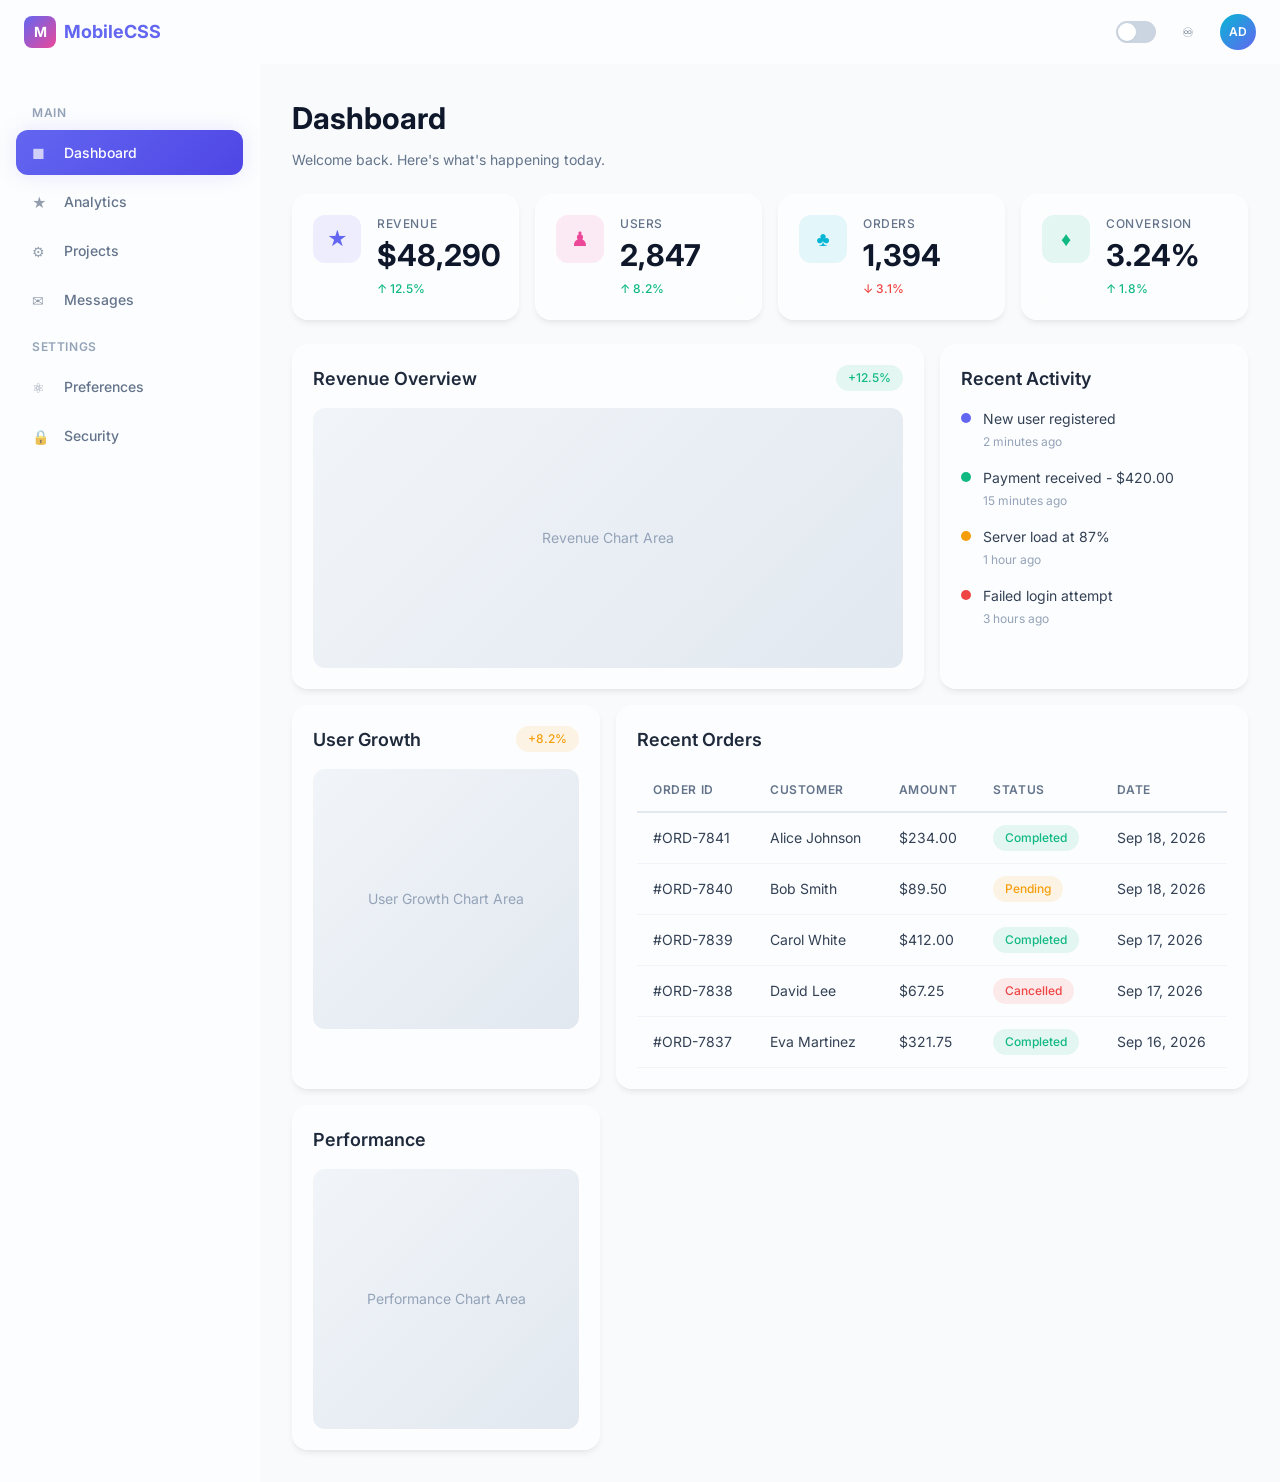
==== index.html @ b9439fc1 "feat: responsive CSS architecture with design tokens, glassmorphism, and mobile-first grid" ====
<!DOCTYPE html>
<html lang="en" data-theme="light">
<head>
  <meta charset="UTF-8">
  <meta name="viewport" content="width=device-width, initial-scale=1.0">
  <title>Mobile-First CSS Dashboard</title>
  <link rel="preconnect" href="https://fonts.googleapis.com">
  <link rel="preconnect" href="https://fonts.gstatic.com" crossorigin>
  <link href="https://fonts.googleapis.com/css2?family=Inter:wght@400;500;600;700&display=swap" rel="stylesheet">
  <link rel="stylesheet" href="style.css">
</head>
<body>

  <!-- Header -->
  <header class="header">
    <div class="header__logo">
      <div class="header__logo-icon">M</div>
      <span>MobileCSS</span>
    </div>
    <div class="header__actions">
      <button class="header__btn header__btn--theme" id="themeToggle" aria-label="Toggle theme">
        <span class="theme-toggle"></span>
      </button>
      <button class="header__btn" aria-label="Notifications">&#9854;</button>
      <div class="header__avatar">AD</div>
    </div>
  </header>

  <!-- Layout -->
  <div class="layout">

    <!-- Sidebar (visible on 1024px+) -->
    <aside class="sidebar">
      <p class="sidebar__section-title">Main</p>
      <nav class="sidebar__nav">
        <a href="#" class="sidebar__link sidebar__link--active">
          <span class="sidebar__link-icon">&#9632;</span>
          Dashboard
        </a>
        <a href="#" class="sidebar__link">
          <span class="sidebar__link-icon">&#9733;</span>
          Analytics
        </a>
        <a href="#" class="sidebar__link">
          <span class="sidebar__link-icon">&#9881;</span>
          Projects
        </a>
        <a href="#" class="sidebar__link">
          <span class="sidebar__link-icon">&#9993;</span>
          Messages
        </a>
      </nav>
      <p class="sidebar__section-title">Settings</p>
      <nav class="sidebar__nav">
        <a href="#" class="sidebar__link">
          <span class="sidebar__link-icon">&#9883;</span>
          Preferences
        </a>
        <a href="#" class="sidebar__link">
          <span class="sidebar__link-icon">&#128274;</span>
          Security
        </a>
      </nav>
    </aside>

    <!-- Main Content -->
    <main class="main">
      <h1 class="page-title">Dashboard</h1>
      <p class="page-subtitle">Welcome back. Here's what's happening today.</p>

      <!-- Stats Row -->
      <div class="stats-row">
        <div class="card">
          <div class="stat-card">
            <div class="stat-card__icon stat-card__icon--primary">&#9733;</div>
            <div class="stat-card__info">
              <p class="stat-card__label">Revenue</p>
              <p class="stat-card__value">$48,290</p>
              <p class="stat-card__change stat-card__change--up">&#8593; 12.5%</p>
            </div>
          </div>
        </div>
        <div class="card">
          <div class="stat-card">
            <div class="stat-card__icon stat-card__icon--secondary">&#9823;</div>
            <div class="stat-card__info">
              <p class="stat-card__label">Users</p>
              <p class="stat-card__value">2,847</p>
              <p class="stat-card__change stat-card__change--up">&#8593; 8.2%</p>
            </div>
          </div>
        </div>
        <div class="card">
          <div class="stat-card">
            <div class="stat-card__icon stat-card__icon--accent">&#9827;</div>
            <div class="stat-card__info">
              <p class="stat-card__label">Orders</p>
              <p class="stat-card__value">1,394</p>
              <p class="stat-card__change stat-card__change--down">&#8595; 3.1%</p>
            </div>
          </div>
        </div>
        <div class="card">
          <div class="stat-card">
            <div class="stat-card__icon stat-card__icon--success">&#9830;</div>
            <div class="stat-card__info">
              <p class="stat-card__label">Conversion</p>
              <p class="stat-card__value">3.24%</p>
              <p class="stat-card__change stat-card__change--up">&#8593; 1.8%</p>
            </div>
          </div>
        </div>
      </div>

      <!-- Dashboard Grid -->
      <div class="dashboard-grid">

        <!-- Revenue Chart -->
        <div class="card card--wide">
          <div class="card__header">
            <h2 class="card__title">Revenue Overview</h2>
            <span class="card__badge card__badge--success">+12.5%</span>
          </div>
          <div class="chart-placeholder">Revenue Chart Area</div>
        </div>

        <!-- Recent Activity -->
        <div class="card">
          <div class="card__header">
            <h2 class="card__title">Recent Activity</h2>
          </div>
          <div class="activity-list">
            <div class="activity-item">
              <div class="activity-item__dot activity-item__dot--primary"></div>
              <div class="activity-item__content">
                <p class="activity-item__text">New user registered</p>
                <p class="activity-item__time">2 minutes ago</p>
              </div>
            </div>
            <div class="activity-item">
              <div class="activity-item__dot activity-item__dot--success"></div>
              <div class="activity-item__content">
                <p class="activity-item__text">Payment received - $420.00</p>
                <p class="activity-item__time">15 minutes ago</p>
              </div>
            </div>
            <div class="activity-item">
              <div class="activity-item__dot activity-item__dot--warning"></div>
              <div class="activity-item__content">
                <p class="activity-item__text">Server load at 87%</p>
                <p class="activity-item__time">1 hour ago</p>
              </div>
            </div>
            <div class="activity-item">
              <div class="activity-item__dot activity-item__dot--danger"></div>
              <div class="activity-item__content">
                <p class="activity-item__text">Failed login attempt</p>
                <p class="activity-item__time">3 hours ago</p>
              </div>
            </div>
          </div>
        </div>

        <!-- Users Chart -->
        <div class="card">
          <div class="card__header">
            <h2 class="card__title">User Growth</h2>
            <span class="card__badge card__badge--warning">+8.2%</span>
          </div>
          <div class="chart-placeholder">User Growth Chart Area</div>
        </div>

        <!-- Orders Table -->
        <div class="card card--wide">
          <div class="card__header">
            <h2 class="card__title">Recent Orders</h2>
          </div>
          <div class="table-wrapper">
            <table class="table">
              <thead>
                <tr>
                  <th>Order ID</th>
                  <th>Customer</th>
                  <th>Amount</th>
                  <th>Status</th>
                  <th>Date</th>
                </tr>
              </thead>
              <tbody>
                <tr>
                  <td>#ORD-7841</td>
                  <td>Alice Johnson</td>
                  <td>$234.00</td>
                  <td><span class="card__badge card__badge--success">Completed</span></td>
                  <td>Sep 18, 2026</td>
                </tr>
                <tr>
                  <td>#ORD-7840</td>
                  <td>Bob Smith</td>
                  <td>$89.50</td>
                  <td><span class="card__badge card__badge--warning">Pending</span></td>
                  <td>Sep 18, 2026</td>
                </tr>
                <tr>
                  <td>#ORD-7839</td>
                  <td>Carol White</td>
                  <td>$412.00</td>
                  <td><span class="card__badge card__badge--success">Completed</span></td>
                  <td>Sep 17, 2026</td>
                </tr>
                <tr>
                  <td>#ORD-7838</td>
                  <td>David Lee</td>
                  <td>$67.25</td>
                  <td><span class="card__badge card__badge--danger">Cancelled</span></td>
                  <td>Sep 17, 2026</td>
                </tr>
                <tr>
                  <td>#ORD-7837</td>
                  <td>Eva Martinez</td>
                  <td>$321.75</td>
                  <td><span class="card__badge card__badge--success">Completed</span></td>
                  <td>Sep 16, 2026</td>
                </tr>
              </tbody>
            </table>
          </div>
        </div>

        <!-- Performance -->
        <div class="card">
          <div class="card__header">
            <h2 class="card__title">Performance</h2>
          </div>
          <div class="chart-placeholder">Performance Chart Area</div>
        </div>

      </div>
    </main>
  </div>

  <!-- Mobile Bottom Navigation -->
  <nav class="mobile-nav" aria-label="Mobile navigation">
    <a href="#" class="mobile-nav__item mobile-nav__item--active">
      <span class="mobile-nav__icon">&#9632;</span>
      Home
    </a>
    <a href="#" class="mobile-nav__item">
      <span class="mobile-nav__icon">&#9733;</span>
      Stats
    </a>
    <a href="#" class="mobile-nav__item">
      <span class="mobile-nav__icon">&#9881;</span>
      Projects
    </a>
    <a href="#" class="mobile-nav__item">
      <span class="mobile-nav__icon">&#9993;</span>
      Messages
    </a>
  </nav>

  <script>
    const toggle = document.getElementById('themeToggle');
    const html = document.documentElement;

    toggle.addEventListener('click', () => {
      const current = html.getAttribute('data-theme');
      html.setAttribute('data-theme', current === 'dark' ? 'light' : 'dark');
    });
  </script>
</body>
</html>
---- style.css ----
/* ============================================
   DESIGN TOKENS & MOBILE-FIRST CSS ARCHITECTURE
   ============================================ */

/* -------------------------------------------
   1. DESIGN TOKEN PALETTE (:root)
   ------------------------------------------- */
:root {
  /* Brand Colors */
  --color-primary: #6366f1;
  --color-primary-light: #818cf8;
  --color-primary-dark: #4f46e5;
  --color-secondary: #ec4899;
  --color-secondary-light: #f472b6;
  --color-accent: #06b6d4;
  --color-success: #10b981;
  --color-warning: #f59e0b;
  --color-danger: #ef4444;

  /* Neutrals */
  --color-white: #ffffff;
  --color-gray-50: #f8fafc;
  --color-gray-100: #f1f5f9;
  --color-gray-200: #e2e8f0;
  --color-gray-300: #cbd5e1;
  --color-gray-400: #94a3b8;
  --color-gray-500: #64748b;
  --color-gray-600: #475569;
  --color-gray-700: #334155;
  --color-gray-800: #1e293b;
  --color-gray-900: #0f172a;
  --color-gray-950: #020617;

  /* Typography Scale (Major Third - 1.25) */
  --font-family-base: 'Inter', -apple-system, BlinkMacSystemFont, 'Segoe UI', Roboto, sans-serif;
  --font-family-mono: 'JetBrains Mono', 'Fira Code', monospace;

  --font-size-xs: clamp(0.7rem, 0.65rem + 0.25vw, 0.75rem);
  --font-size-sm: clamp(0.8rem, 0.75rem + 0.25vw, 0.875rem);
  --font-size-base: clamp(0.875rem, 0.825rem + 0.25vw, 1rem);
  --font-size-lg: clamp(1rem, 0.9rem + 0.5vw, 1.125rem);
  --font-size-xl: clamp(1.15rem, 1rem + 0.75vw, 1.25rem);
  --font-size-2xl: clamp(1.3rem, 1.1rem + 1vw, 1.5rem);
  --font-size-3xl: clamp(1.6rem, 1.3rem + 1.5vw, 1.875rem);
  --font-size-4xl: clamp(2rem, 1.5rem + 2.5vw, 2.25rem);

  --font-weight-normal: 400;
  --font-weight-medium: 500;
  --font-weight-semibold: 600;
  --font-weight-bold: 700;

  --line-height-tight: 1.25;
  --line-height-normal: 1.5;
  --line-height-relaxed: 1.75;

  /* Spacing Tokens (8px base) */
  --space-0: 0;
  --space-1: 0.25rem;   /* 4px */
  --space-2: 0.5rem;    /* 8px */
  --space-3: 0.75rem;   /* 12px */
  --space-4: 1rem;      /* 16px */
  --space-5: 1.25rem;   /* 20px */
  --space-6: 1.5rem;    /* 24px */
  --space-8: 2rem;      /* 32px */
  --space-10: 2.5rem;   /* 40px */
  --space-12: 3rem;     /* 48px */
  --space-16: 4rem;     /* 64px */
  --space-20: 5rem;     /* 80px */

  /* Border Radii */
  --radius-sm: 0.25rem;
  --radius-md: 0.5rem;
  --radius-lg: 0.75rem;
  --radius-xl: 1rem;
  --radius-2xl: 1.5rem;
  --radius-full: 9999px;

  /* Shadows */
  --shadow-sm: 0 1px 2px rgba(0, 0, 0, 0.05);
  --shadow-md: 0 4px 6px -1px rgba(0, 0, 0, 0.07), 0 2px 4px -2px rgba(0, 0, 0, 0.05);
  --shadow-lg: 0 10px 15px -3px rgba(0, 0, 0, 0.08), 0 4px 6px -4px rgba(0, 0, 0, 0.05);
  --shadow-xl: 0 20px 25px -5px rgba(0, 0, 0, 0.1), 0 8px 10px -6px rgba(0, 0, 0, 0.05);
  --shadow-glow: 0 0 20px rgba(99, 102, 241, 0.15);

  /* Transitions */
  --transition-fast: 150ms cubic-bezier(0.4, 0, 0.2, 1);
  --transition-base: 250ms cubic-bezier(0.4, 0, 0.2, 1);
  --transition-slow: 350ms cubic-bezier(0.4, 0, 0.2, 1);

  /* Z-Index Scale */
  --z-base: 1;
  --z-dropdown: 100;
  --z-sticky: 200;
  --z-overlay: 300;
  --z-modal: 400;
  --z-toast: 500;

  /* Layout */
  --sidebar-width: 260px;
  --header-height: 64px;
  --container-max: 1440px;

  /* Glassmorphism */
  --glass-bg: rgba(255, 255, 255, 0.6);
  --glass-border: rgba(255, 255, 255, 0.3);
  --glass-blur: 12px;
}

/* -------------------------------------------
   2. DARK THEME VARIABLES
   ------------------------------------------- */
[data-theme="dark"] {
  --color-white: #0f172a;
  --color-gray-50: #1e293b;
  --color-gray-100: #1e293b;
  --color-gray-200: #334155;
  --color-gray-300: #475569;
  --color-gray-400: #64748b;
  --color-gray-500: #94a3b8;
  --color-gray-600: #cbd5e1;
  --color-gray-700: #e2e8f0;
  --color-gray-800: #f1f5f9;
  --color-gray-900: #f8fafc;

  --shadow-sm: 0 1px 2px rgba(0, 0, 0, 0.3);
  --shadow-md: 0 4px 6px -1px rgba(0, 0, 0, 0.4), 0 2px 4px -2px rgba(0, 0, 0, 0.3);
  --shadow-lg: 0 10px 15px -3px rgba(0, 0, 0, 0.5), 0 4px 6px -4px rgba(0, 0, 0, 0.3);
  --shadow-xl: 0 20px 25px -5px rgba(0, 0, 0, 0.6), 0 8px 10px -6px rgba(0, 0, 0, 0.3);
  --shadow-glow: 0 0 20px rgba(99, 102, 241, 0.25);

  --glass-bg: rgba(15, 23, 42, 0.6);
  --glass-border: rgba(255, 255, 255, 0.08);
}

/* -------------------------------------------
   3. CSS RESET & BASE
   ------------------------------------------- */
*,
*::before,
*::after {
  box-sizing: border-box;
  margin: 0;
  padding: 0;
}

html {
  -webkit-text-size-adjust: 100%;
  -webkit-font-smoothing: antialiased;
  -moz-osx-font-smoothing: grayscale;
  scroll-behavior: smooth;
}

body {
  font-family: var(--font-family-base);
  font-size: var(--font-size-base);
  font-weight: var(--font-weight-normal);
  line-height: var(--line-height-normal);
  color: var(--color-gray-800);
  background-color: var(--color-gray-50);
  min-height: 100vh;
  overflow-x: hidden;
}

img, svg {
  display: block;
  max-width: 100%;
  height: auto;
}

a {
  color: var(--color-primary);
  text-decoration: none;
  transition: color var(--transition-fast);
}

a:hover {
  color: var(--color-primary-dark);
}

button {
  cursor: pointer;
  border: none;
  background: none;
  font-family: inherit;
}

/* -------------------------------------------
   4. UTILITY CLASSES
   ------------------------------------------- */
.sr-only {
  position: absolute;
  width: 1px;
  height: 1px;
  padding: 0;
  margin: -1px;
  overflow: hidden;
  clip: rect(0, 0, 0, 0);
  white-space: nowrap;
  border-width: 0;
}

.container {
  width: 100%;
  max-width: var(--container-max);
  margin-inline: auto;
  padding-inline: var(--space-4);
}

/* -------------------------------------------
   5. HEADER / TOPBAR
   ------------------------------------------- */
.header {
  position: sticky;
  top: 0;
  z-index: var(--z-sticky);
  display: flex;
  align-items: center;
  justify-content: space-between;
  height: var(--header-height);
  padding-inline: var(--space-4);
  background: var(--glass-bg);
  backdrop-filter: blur(var(--glass-blur));
  -webkit-backdrop-filter: blur(var(--glass-blur));
  border-bottom: 1px solid var(--glass-border);
}

.header__logo {
  display: flex;
  align-items: center;
  gap: var(--space-2);
  font-size: var(--font-size-lg);
  font-weight: var(--font-weight-bold);
  color: var(--color-primary);
}

.header__logo-icon {
  width: 32px;
  height: 32px;
  border-radius: var(--radius-md);
  background: linear-gradient(135deg, var(--color-primary), var(--color-secondary));
  display: grid;
  place-items: center;
  color: white;
  font-size: var(--font-size-sm);
  font-weight: var(--font-weight-bold);
}

.header__actions {
  display: flex;
  align-items: center;
  gap: var(--space-3);
}

.header__btn {
  display: grid;
  place-items: center;
  width: 40px;
  height: 40px;
  border-radius: var(--radius-lg);
  color: var(--color-gray-500);
  transition: all var(--transition-fast);
}

.header__btn:hover {
  background: var(--color-gray-200);
  color: var(--color-gray-800);
}

.header__btn--theme {
  font-size: var(--font-size-lg);
}

.header__avatar {
  width: 36px;
  height: 36px;
  border-radius: var(--radius-full);
  background: linear-gradient(135deg, var(--color-accent), var(--color-primary));
  display: grid;
  place-items: center;
  color: white;
  font-size: var(--font-size-xs);
  font-weight: var(--font-weight-semibold);
}

/* -------------------------------------------
   6. SIDEBAR (Mobile: hidden, Desktop: visible)
   ------------------------------------------- */
.layout {
  display: flex;
  min-height: calc(100vh - var(--header-height));
}

.sidebar {
  display: none;
  flex-direction: column;
  width: var(--sidebar-width);
  padding: var(--space-6) var(--space-4);
  background: var(--glass-bg);
  backdrop-filter: blur(var(--glass-blur));
  -webkit-backdrop-filter: blur(var(--glass-blur));
  border-right: 1px solid var(--glass-border);
  overflow-y: auto;
}

.sidebar__nav {
  display: flex;
  flex-direction: column;
  gap: var(--space-1);
}

.sidebar__link {
  display: flex;
  align-items: center;
  gap: var(--space-3);
  padding: var(--space-3) var(--space-4);
  border-radius: var(--radius-lg);
  font-size: var(--font-size-sm);
  font-weight: var(--font-weight-medium);
  color: var(--color-gray-500);
  transition: all var(--transition-fast);
}

.sidebar__link:hover {
  background: var(--color-gray-200);
  color: var(--color-gray-800);
}

.sidebar__link--active {
  background: linear-gradient(135deg, var(--color-primary), var(--color-primary-dark));
  color: var(--color-white);
  box-shadow: var(--shadow-glow);
}

.sidebar__link--active:hover {
  color: var(--color-white);
  background: linear-gradient(135deg, var(--color-primary-light), var(--color-primary));
}

.sidebar__link-icon {
  width: 20px;
  height: 20px;
  opacity: 0.7;
}

.sidebar__section-title {
  font-size: var(--font-size-xs);
  font-weight: var(--font-weight-semibold);
  text-transform: uppercase;
  letter-spacing: 0.05em;
  color: var(--color-gray-400);
  padding: var(--space-4) var(--space-4) var(--space-2);
}

/* -------------------------------------------
   7. MAIN CONTENT & DASHBOARD GRID
   ------------------------------------------- */
.main {
  flex: 1;
  padding: var(--space-4);
  overflow-x: hidden;
}

.page-title {
  font-size: var(--font-size-3xl);
  font-weight: var(--font-weight-bold);
  color: var(--color-gray-900);
  margin-bottom: var(--space-2);
}

.page-subtitle {
  font-size: var(--font-size-sm);
  color: var(--color-gray-500);
  margin-bottom: var(--space-6);
}

/* Stats Row */
.stats-row {
  display: grid;
  grid-template-columns: 1fr;
  gap: var(--space-4);
  margin-bottom: var(--space-6);
}

/* Dashboard Grid */
.dashboard-grid {
  display: grid;
  grid-template-columns: 1fr;
  gap: var(--space-4);
}

/* -------------------------------------------
   8. CARD COMPONENT (Glassmorphism)
   ------------------------------------------- */
.card {
  position: relative;
  padding: var(--space-5);
  background: var(--glass-bg);
  backdrop-filter: blur(var(--glass-blur));
  -webkit-backdrop-filter: blur(var(--glass-blur));
  border: 1px solid var(--glass-border);
  border-radius: var(--radius-xl);
  box-shadow: var(--shadow-md);
  transition: all var(--transition-base);
  overflow: hidden;
}

.card::before {
  content: '';
  position: absolute;
  top: 0;
  left: 0;
  right: 0;
  height: 3px;
  background: linear-gradient(90deg, var(--color-primary), var(--color-secondary), var(--color-accent));
  opacity: 0;
  transition: opacity var(--transition-base);
}

.card:hover {
  box-shadow: var(--shadow-xl);
  transform: translateY(-2px);
}

.card:hover::before {
  opacity: 1;
}

.card__header {
  display: flex;
  align-items: center;
  justify-content: space-between;
  margin-bottom: var(--space-4);
}

.card__title {
  font-size: var(--font-size-lg);
  font-weight: var(--font-weight-semibold);
  color: var(--color-gray-800);
}

.card__badge {
  display: inline-flex;
  align-items: center;
  gap: var(--space-1);
  padding: var(--space-1) var(--space-3);
  border-radius: var(--radius-full);
  font-size: var(--font-size-xs);
  font-weight: var(--font-weight-medium);
}

.card__badge--success {
  background: rgba(16, 185, 129, 0.1);
  color: var(--color-success);
}

.card__badge--warning {
  background: rgba(245, 158, 11, 0.1);
  color: var(--color-warning);
}

.card__badge--danger {
  background: rgba(239, 68, 68, 0.1);
  color: var(--color-danger);
}

/* Stat Card */
.stat-card {
  display: flex;
  align-items: flex-start;
  gap: var(--space-4);
}

.stat-card__icon {
  display: grid;
  place-items: center;
  width: 48px;
  height: 48px;
  border-radius: var(--radius-lg);
  font-size: var(--font-size-xl);
  flex-shrink: 0;
}

.stat-card__icon--primary {
  background: rgba(99, 102, 241, 0.1);
  color: var(--color-primary);
}

.stat-card__icon--secondary {
  background: rgba(236, 72, 153, 0.1);
  color: var(--color-secondary);
}

.stat-card__icon--accent {
  background: rgba(6, 182, 212, 0.1);
  color: var(--color-accent);
}

.stat-card__icon--success {
  background: rgba(16, 185, 129, 0.1);
  color: var(--color-success);
}

.stat-card__info {
  flex: 1;
  min-width: 0;
}

.stat-card__label {
  font-size: var(--font-size-xs);
  font-weight: var(--font-weight-medium);
  color: var(--color-gray-500);
  text-transform: uppercase;
  letter-spacing: 0.05em;
  margin-bottom: var(--space-1);
}

.stat-card__value {
  font-size: var(--font-size-3xl);
  font-weight: var(--font-weight-bold);
  color: var(--color-gray-900);
  line-height: var(--line-height-tight);
}

.stat-card__change {
  display: inline-flex;
  align-items: center;
  gap: var(--space-1);
  font-size: var(--font-size-xs);
  font-weight: var(--font-weight-medium);
  margin-top: var(--space-1);
}

.stat-card__change--up {
  color: var(--color-success);
}

.stat-card__change--down {
  color: var(--color-danger);
}

/* Chart placeholder */
.chart-placeholder {
  width: 100%;
  height: 200px;
  border-radius: var(--radius-lg);
  background: linear-gradient(135deg, var(--color-gray-100), var(--color-gray-200));
  display: flex;
  align-items: center;
  justify-content: center;
  color: var(--color-gray-400);
  font-size: var(--font-size-sm);
}

/* Activity list */
.activity-list {
  display: flex;
  flex-direction: column;
  gap: var(--space-4);
}

.activity-item {
  display: flex;
  align-items: flex-start;
  gap: var(--space-3);
}

.activity-item__dot {
  width: 10px;
  height: 10px;
  border-radius: var(--radius-full);
  margin-top: 5px;
  flex-shrink: 0;
}

.activity-item__dot--primary { background: var(--color-primary); }
.activity-item__dot--success { background: var(--color-success); }
.activity-item__dot--warning { background: var(--color-warning); }
.activity-item__dot--danger { background: var(--color-danger); }

.activity-item__content {
  flex: 1;
  min-width: 0;
}

.activity-item__text {
  font-size: var(--font-size-sm);
  color: var(--color-gray-700);
}

.activity-item__time {
  font-size: var(--font-size-xs);
  color: var(--color-gray-400);
  margin-top: var(--space-1);
}

/* Table wrapper for horizontal scroll on small screens */
.table-wrapper {
  overflow-x: auto;
  -webkit-overflow-scrolling: touch;
  margin: calc(-1 * var(--space-5));
  padding: var(--space-5);
}

.table {
  width: 100%;
  border-collapse: collapse;
  font-size: var(--font-size-sm);
  white-space: nowrap;
}

.table th {
  text-align: left;
  padding: var(--space-3) var(--space-4);
  font-weight: var(--font-weight-semibold);
  color: var(--color-gray-500);
  border-bottom: 2px solid var(--color-gray-200);
  font-size: var(--font-size-xs);
  text-transform: uppercase;
  letter-spacing: 0.05em;
}

.table td {
  padding: var(--space-3) var(--space-4);
  color: var(--color-gray-700);
  border-bottom: 1px solid var(--color-gray-100);
}

.table tbody tr {
  transition: background var(--transition-fast);
}

.table tbody tr:hover {
  background: var(--color-gray-100);
}

/* -------------------------------------------
   9. MOBILE NAVIGATION (Bottom Tab Bar)
   ------------------------------------------- */
.mobile-nav {
  position: fixed;
  bottom: 0;
  left: 0;
  right: 0;
  z-index: var(--z-sticky);
  display: flex;
  align-items: center;
  justify-content: space-around;
  height: 60px;
  padding-bottom: env(safe-area-inset-bottom);
  background: var(--glass-bg);
  backdrop-filter: blur(var(--glass-blur));
  -webkit-backdrop-filter: blur(var(--glass-blur));
  border-top: 1px solid var(--glass-border);
}

.mobile-nav__item {
  display: flex;
  flex-direction: column;
  align-items: center;
  gap: 2px;
  padding: var(--space-1) var(--space-2);
  color: var(--color-gray-400);
  font-size: var(--font-size-xs);
  transition: color var(--transition-fast);
}

.mobile-nav__item--active {
  color: var(--color-primary);
}

.mobile-nav__icon {
  font-size: var(--font-size-xl);
}

/* Add bottom padding to main on mobile for nav clearance */
.main {
  padding-bottom: calc(60px + var(--space-4) + env(safe-area-inset-bottom));
}

/* -------------------------------------------
   10. RESPONSIVE BREAKPOINTS (Mobile-First)
   ------------------------------------------- */

/* Tablet: 768px+ */
@media (min-width: 768px) {
  .header {
    padding-inline: var(--space-6);
  }

  .main {
    padding: var(--space-6);
    padding-bottom: var(--space-6);
  }

  .stats-row {
    grid-template-columns: repeat(2, 1fr);
  }

  .dashboard-grid {
    grid-template-columns: repeat(2, 1fr);
  }

  .mobile-nav {
    display: none;
  }

  .chart-placeholder {
    height: 260px;
  }
}

/* Desktop: 1024px+ */
@media (min-width: 1024px) {
  .sidebar {
    display: flex;
  }

  .main {
    padding: var(--space-8);
  }

  .stats-row {
    grid-template-columns: repeat(4, 1fr);
  }

  .dashboard-grid {
    grid-template-columns: repeat(3, 1fr);
  }

  .dashboard-grid .card--wide {
    grid-column: span 2;
  }

  .dashboard-grid .card--tall {
    grid-row: span 2;
  }
}

/* Large Desktop: 1440px+ */
@media (min-width: 1440px) {
  .main {
    padding: var(--space-10);
  }

  .dashboard-grid {
    grid-template-columns: repeat(4, 1fr);
  }

  .chart-placeholder {
    height: 320px;
  }
}

/* -------------------------------------------
   11. THEME TOGGLE BUTTON
   ------------------------------------------- */
.theme-toggle {
  position: relative;
  width: 40px;
  height: 22px;
  border-radius: var(--radius-full);
  background: var(--color-gray-300);
  transition: background var(--transition-fast);
}

.theme-toggle::after {
  content: '';
  position: absolute;
  top: 2px;
  left: 2px;
  width: 18px;
  height: 18px;
  border-radius: var(--radius-full);
  background: white;
  box-shadow: var(--shadow-sm);
  transition: transform var(--transition-fast);
}

[data-theme="dark"] .theme-toggle {
  background: var(--color-primary);
}

[data-theme="dark"] .theme-toggle::after {
  transform: translateX(18px);
}

/* -------------------------------------------
   12. SCROLLBAR STYLING
   ------------------------------------------- */
::-webkit-scrollbar {
  width: 6px;
  height: 6px;
}

::-webkit-scrollbar-track {
  background: transparent;
}

::-webkit-scrollbar-thumb {
  background: var(--color-gray-300);
  border-radius: var(--radius-full);
}

::-webkit-scrollbar-thumb:hover {
  background: var(--color-gray-400);
}

/* -------------------------------------------
   13. ANIMATION KEYFRAMES
   ------------------------------------------- */
@keyframes fadeInUp {
  from {
    opacity: 0;
    transform: translateY(12px);
  }
  to {
    opacity: 1;
    transform: translateY(0);
  }
}

.card {
  animation: fadeInUp var(--transition-slow) ease-out both;
}

.stats-row .card:nth-child(1) { animation-delay: 0ms; }
.stats-row .card:nth-child(2) { animation-delay: 60ms; }
.stats-row .card:nth-child(3) { animation-delay: 120ms; }
.stats-row .card:nth-child(4) { animation-delay: 180ms; }

.dashboard-grid .card:nth-child(1) { animation-delay: 240ms; }
.dashboard-grid .card:nth-child(2) { animation-delay: 300ms; }
.dashboard-grid .card:nth-child(3) { animation-delay: 360ms; }
.dashboard-grid .card:nth-child(4) { animation-delay: 420ms; }
.dashboard-grid .card:nth-child(5) { animation-delay: 480ms; }
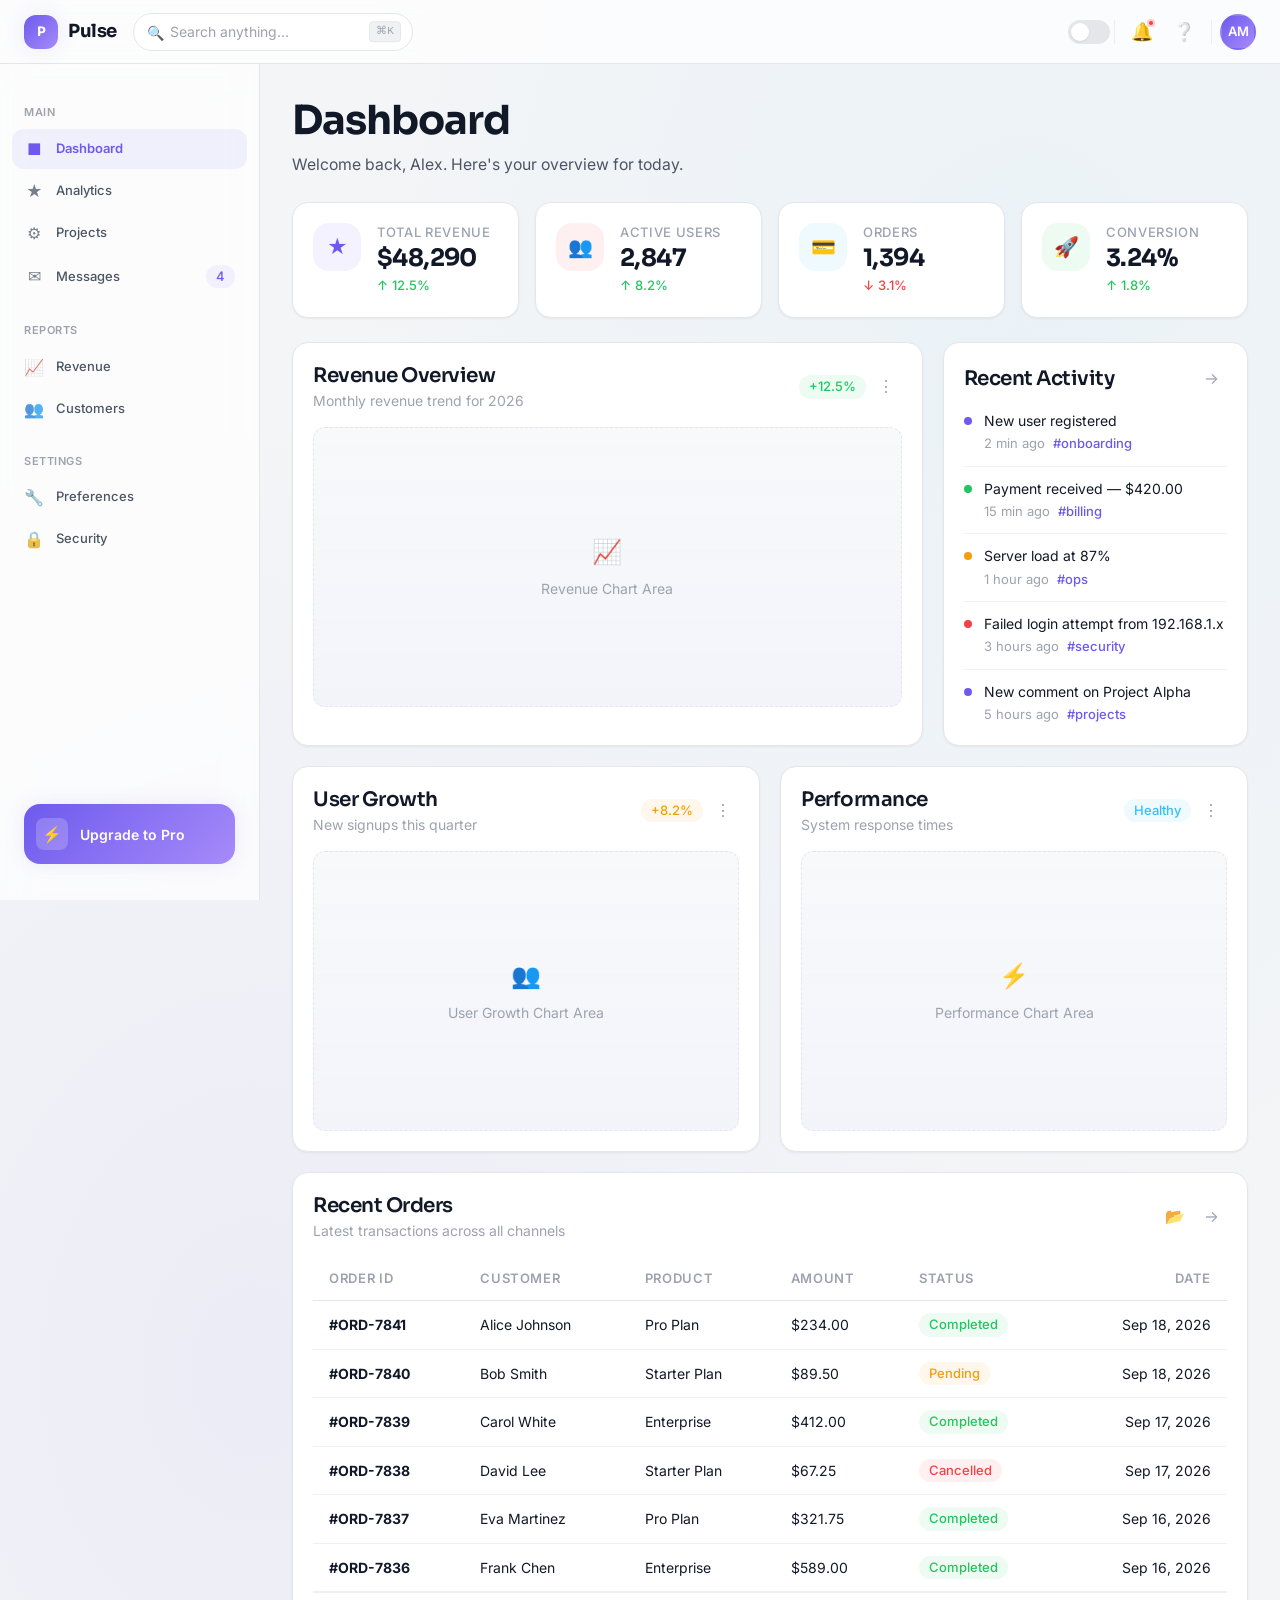
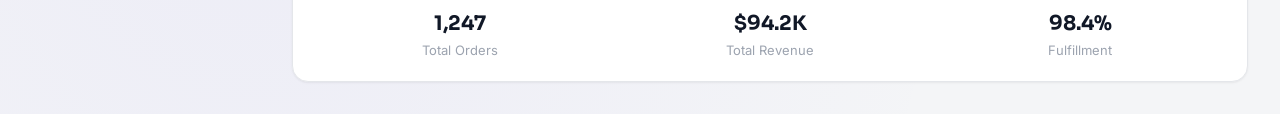
==== commit e004a36e: "feat: premium design system — tokens, 12-col grid, Sora/Inter, dark/light themes, mobile-first archi" ====
--- a/index.html
+++ b/index.html
@@ -2,271 +2,560 @@
 <html lang="en" data-theme="light">
 <head>
   <meta charset="UTF-8">
-  <meta name="viewport" content="width=device-width, initial-scale=1.0">
-  <title>Mobile-First CSS Dashboard</title>
+  <meta name="viewport" content="width=device-width, initial-scale=1.0, viewport-fit=cover">
+  <meta name="theme-color" content="#f4f5f7" media="(prefers-color-scheme: light)">
+  <meta name="theme-color" content="#0c0e14" media="(prefers-color-scheme: dark)">
+  <title>Pulse — Dashboard</title>
   <link rel="preconnect" href="https://fonts.googleapis.com">
   <link rel="preconnect" href="https://fonts.gstatic.com" crossorigin>
-  <link href="https://fonts.googleapis.com/css2?family=Inter:wght@400;500;600;700&display=swap" rel="stylesheet">
+  <link href="https://fonts.googleapis.com/css2?family=Inter:wght@400;500;600;700&family=Sora:wght@400;500;600;700&display=swap" rel="stylesheet">
   <link rel="stylesheet" href="style.css">
 </head>
 <body>
 
-  <!-- Header -->
-  <header class="header">
-    <div class="header__logo">
-      <div class="header__logo-icon">M</div>
-      <span>MobileCSS</span>
+  <!-- ═══════════════ HEADER ═══════════════ -->
+  <header class="header" role="banner">
+    <div class="header__left">
+      <!-- Mobile menu toggle -->
+      <button class="mobile-menu-btn" id="mobileMenuBtn" aria-label="Open navigation menu">
+        <span></span>
+        <span></span>
+        <span></span>
+      </button>
+
+      <!-- Logo -->
+      <a href="#" class="header__logo" aria-label="Pulse Dashboard home">
+        <div class="header__logo-icon" aria-hidden="true">P</div>
+        <span>Pulse</span>
+      </a>
+
+      <!-- Search (tablet+) -->
+      <div class="header__search" role="search">
+        <span class="header__search-icon" aria-hidden="true">&#128269;</span>
+        <input
+          type="search"
+          class="header__search-input"
+          placeholder="Search anything..."
+          aria-label="Search"
+        >
+        <span class="header__search-shortcut" aria-hidden="true">&#8984;K</span>
+      </div>
     </div>
-    <div class="header__actions">
-      <button class="header__btn header__btn--theme" id="themeToggle" aria-label="Toggle theme">
-        <span class="theme-toggle"></span>
+
+    <div class="header__right">
+      <!-- Theme toggle -->
+      <button class="header__btn header__btn--theme" id="themeToggle" aria-label="Toggle dark mode">
+        <span class="theme-toggle" aria-hidden="true"></span>
       </button>
-      <button class="header__btn" aria-label="Notifications">&#9854;</button>
-      <div class="header__avatar">AD</div>
+
+      <div class="header__divider" aria-hidden="true"></div>
+
+      <!-- Notifications -->
+      <button class="header__btn" aria-label="Notifications — 3 unread">
+        <span class="header__btn-icon" aria-hidden="true">&#128276;</span>
+        <span class="header__btn-badge" aria-hidden="true"></span>
+      </button>
+
+      <!-- Help -->
+      <button class="header__btn" aria-label="Help center">
+        <span class="header__btn-icon" aria-hidden="true">&#10068;</span>
+      </button>
+
+      <div class="header__divider" aria-hidden="true"></div>
+
+      <!-- Avatar -->
+      <div class="header__avatar" role="button" tabindex="0" aria-label="User menu — Alex Morgan">
+        AM
+      </div>
     </div>
   </header>
 
-  <!-- Layout -->
+  <!-- ═══════════════ SIDEBAR OVERLAY (mobile) ═══════════════ -->
+  <div class="sidebar-overlay" id="sidebarOverlay" aria-hidden="true"></div>
+
+  <!-- ═══════════════ LAYOUT ═══════════════ -->
   <div class="layout">
 
-    <!-- Sidebar (visible on 1024px+) -->
-    <aside class="sidebar">
-      <p class="sidebar__section-title">Main</p>
-      <nav class="sidebar__nav">
-        <a href="#" class="sidebar__link sidebar__link--active">
-          <span class="sidebar__link-icon">&#9632;</span>
-          Dashboard
+    <!-- ─── Sidebar ─── -->
+    <aside class="sidebar" id="sidebar" role="navigation" aria-label="Main navigation">
+      <nav>
+        <div class="sidebar__section">
+          <p class="sidebar__section-title" id="nav-main">Main</p>
+          <ul class="sidebar__nav" aria-labelledby="nav-main">
+            <li>
+              <a href="#" class="sidebar__link sidebar__link--active" aria-current="page">
+                <span class="sidebar__link-icon" aria-hidden="true">&#9632;</span>
+                Dashboard
+              </a>
+            </li>
+            <li>
+              <a href="#" class="sidebar__link">
+                <span class="sidebar__link-icon" aria-hidden="true">&#9733;</span>
+                Analytics
+              </a>
+            </li>
+            <li>
+              <a href="#" class="sidebar__link">
+                <span class="sidebar__link-icon" aria-hidden="true">&#9881;</span>
+                Projects
+              </a>
+            </li>
+            <li>
+              <a href="#" class="sidebar__link">
+                <span class="sidebar__link-icon" aria-hidden="true">&#9993;</span>
+                Messages
+                <span class="badge badge--primary" style="margin-left:auto;">4</span>
+              </a>
+            </li>
+          </ul>
+        </div>
+
+        <div class="sidebar__section">
+          <p class="sidebar__section-title" id="nav-reports">Reports</p>
+          <ul class="sidebar__nav" aria-labelledby="nav-reports">
+            <li>
+              <a href="#" class="sidebar__link">
+                <span class="sidebar__link-icon" aria-hidden="true">&#128200;</span>
+                Revenue
+              </a>
+            </li>
+            <li>
+              <a href="#" class="sidebar__link">
+                <span class="sidebar__link-icon" aria-hidden="true">&#128101;</span>
+                Customers
+              </a>
+            </li>
+          </ul>
+        </div>
+
+        <div class="sidebar__section">
+          <p class="sidebar__section-title" id="nav-settings">Settings</p>
+          <ul class="sidebar__nav" aria-labelledby="nav-settings">
+            <li>
+              <a href="#" class="sidebar__link">
+                <span class="sidebar__link-icon" aria-hidden="true">&#128295;</span>
+                Preferences
+              </a>
+            </li>
+            <li>
+              <a href="#" class="sidebar__link">
+                <span class="sidebar__link-icon" aria-hidden="true">&#128274;</span>
+                Security
+              </a>
+            </li>
+          </ul>
+        </div>
+      </nav>
+
+      <div class="sidebar__spacer"></div>
+
+      <div class="sidebar__footer">
+        <a href="#" class="sidebar__upgrade">
+          <span class="sidebar__upgrade-icon" aria-hidden="true">&#9889;</span>
+          Upgrade to Pro
         </a>
-        <a href="#" class="sidebar__link">
-          <span class="sidebar__link-icon">&#9733;</span>
-          Analytics
-        </a>
-        <a href="#" class="sidebar__link">
-          <span class="sidebar__link-icon">&#9881;</span>
-          Projects
-        </a>
-        <a href="#" class="sidebar__link">
-          <span class="sidebar__link-icon">&#9993;</span>
-          Messages
-        </a>
-      </nav>
-      <p class="sidebar__section-title">Settings</p>
-      <nav class="sidebar__nav">
-        <a href="#" class="sidebar__link">
-          <span class="sidebar__link-icon">&#9883;</span>
-          Preferences
-        </a>
-        <a href="#" class="sidebar__link">
-          <span class="sidebar__link-icon">&#128274;</span>
-          Security
-        </a>
-      </nav>
+      </div>
     </aside>
 
-    <!-- Main Content -->
-    <main class="main">
-      <h1 class="page-title">Dashboard</h1>
-      <p class="page-subtitle">Welcome back. Here's what's happening today.</p>
-
-      <!-- Stats Row -->
-      <div class="stats-row">
+    <!-- ─── Main Content ─── -->
+    <main class="main" role="main">
+
+      <!-- Page Header -->
+      <div class="page-header">
+        <h1 class="page-title">Dashboard</h1>
+        <p class="page-subtitle">Welcome back, Alex. Here's your overview for today.</p>
+      </div>
+
+      <!-- ─── Stats Row ─── -->
+      <div class="stats-row" role="region" aria-label="Key metrics">
+
         <div class="card">
           <div class="stat-card">
-            <div class="stat-card__icon stat-card__icon--primary">&#9733;</div>
+            <div class="stat-card__icon stat-card__icon--primary" aria-hidden="true">&#9733;</div>
             <div class="stat-card__info">
-              <p class="stat-card__label">Revenue</p>
+              <p class="stat-card__label">Total Revenue</p>
               <p class="stat-card__value">$48,290</p>
-              <p class="stat-card__change stat-card__change--up">&#8593; 12.5%</p>
-            </div>
-          </div>
-        </div>
+              <p class="stat-card__change stat-card__change--up" aria-label="Up 12.5 percent">
+                <span aria-hidden="true">&#8593;</span> 12.5%
+              </p>
+            </div>
+          </div>
+        </div>
+
         <div class="card">
           <div class="stat-card">
-            <div class="stat-card__icon stat-card__icon--secondary">&#9823;</div>
+            <div class="stat-card__icon stat-card__icon--secondary" aria-hidden="true">&#128101;</div>
             <div class="stat-card__info">
-              <p class="stat-card__label">Users</p>
+              <p class="stat-card__label">Active Users</p>
               <p class="stat-card__value">2,847</p>
-              <p class="stat-card__change stat-card__change--up">&#8593; 8.2%</p>
-            </div>
-          </div>
-        </div>
+              <p class="stat-card__change stat-card__change--up" aria-label="Up 8.2 percent">
+                <span aria-hidden="true">&#8593;</span> 8.2%
+              </p>
+            </div>
+          </div>
+        </div>
+
         <div class="card">
           <div class="stat-card">
-            <div class="stat-card__icon stat-card__icon--accent">&#9827;</div>
+            <div class="stat-card__icon stat-card__icon--accent" aria-hidden="true">&#128179;</div>
             <div class="stat-card__info">
               <p class="stat-card__label">Orders</p>
               <p class="stat-card__value">1,394</p>
-              <p class="stat-card__change stat-card__change--down">&#8595; 3.1%</p>
-            </div>
-          </div>
-        </div>
+              <p class="stat-card__change stat-card__change--down" aria-label="Down 3.1 percent">
+                <span aria-hidden="true">&#8595;</span> 3.1%
+              </p>
+            </div>
+          </div>
+        </div>
+
         <div class="card">
           <div class="stat-card">
-            <div class="stat-card__icon stat-card__icon--success">&#9830;</div>
+            <div class="stat-card__icon stat-card__icon--success" aria-hidden="true">&#128640;</div>
             <div class="stat-card__info">
               <p class="stat-card__label">Conversion</p>
               <p class="stat-card__value">3.24%</p>
-              <p class="stat-card__change stat-card__change--up">&#8593; 1.8%</p>
-            </div>
-          </div>
-        </div>
+              <p class="stat-card__change stat-card__change--up" aria-label="Up 1.8 percent">
+                <span aria-hidden="true">&#8593;</span> 1.8%
+              </p>
+            </div>
+          </div>
+        </div>
+
       </div>
 
-      <!-- Dashboard Grid -->
+      <!-- ─── Dashboard Grid ─── -->
       <div class="dashboard-grid">
 
         <!-- Revenue Chart -->
-        <div class="card card--wide">
+        <div class="card card--span-8">
           <div class="card__header">
-            <h2 class="card__title">Revenue Overview</h2>
-            <span class="card__badge card__badge--success">+12.5%</span>
-          </div>
-          <div class="chart-placeholder">Revenue Chart Area</div>
+            <div>
+              <h2 class="card__title">Revenue Overview</h2>
+              <p class="card__subtitle">Monthly revenue trend for 2026</p>
+            </div>
+            <div class="card__actions">
+              <span class="badge badge--success">+12.5%</span>
+              <button class="card__action-btn" aria-label="More options">&#8942;</button>
+            </div>
+          </div>
+          <div class="chart-placeholder" role="img" aria-label="Revenue chart showing monthly growth">
+            <div style="text-align:center;">
+              <span style="font-size:1.5rem;display:block;margin-bottom:var(--space-2);" aria-hidden="true">&#128200;</span>
+              Revenue Chart Area
+            </div>
+          </div>
         </div>
 
         <!-- Recent Activity -->
-        <div class="card">
+        <div class="card card--span-4">
           <div class="card__header">
             <h2 class="card__title">Recent Activity</h2>
-          </div>
-          <div class="activity-list">
-            <div class="activity-item">
-              <div class="activity-item__dot activity-item__dot--primary"></div>
+            <button class="card__action-btn" aria-label="View all activity">&#8594;</button>
+          </div>
+          <div class="activity-list" role="feed" aria-label="Recent activity feed">
+            <div class="activity-item" role="article">
+              <div class="activity-item__dot activity-item__dot--primary" aria-hidden="true"></div>
               <div class="activity-item__content">
                 <p class="activity-item__text">New user registered</p>
-                <p class="activity-item__time">2 minutes ago</p>
+                <div class="activity-item__meta">
+                  <span class="activity-item__time">2 min ago</span>
+                  <span class="activity-item__tag">#onboarding</span>
+                </div>
               </div>
             </div>
-            <div class="activity-item">
-              <div class="activity-item__dot activity-item__dot--success"></div>
+            <div class="activity-item" role="article">
+              <div class="activity-item__dot activity-item__dot--success" aria-hidden="true"></div>
               <div class="activity-item__content">
-                <p class="activity-item__text">Payment received - $420.00</p>
-                <p class="activity-item__time">15 minutes ago</p>
+                <p class="activity-item__text">Payment received — $420.00</p>
+                <div class="activity-item__meta">
+                  <span class="activity-item__time">15 min ago</span>
+                  <span class="activity-item__tag">#billing</span>
+                </div>
               </div>
             </div>
-            <div class="activity-item">
-              <div class="activity-item__dot activity-item__dot--warning"></div>
+            <div class="activity-item" role="article">
+              <div class="activity-item__dot activity-item__dot--warning" aria-hidden="true"></div>
               <div class="activity-item__content">
                 <p class="activity-item__text">Server load at 87%</p>
-                <p class="activity-item__time">1 hour ago</p>
+                <div class="activity-item__meta">
+                  <span class="activity-item__time">1 hour ago</span>
+                  <span class="activity-item__tag">#ops</span>
+                </div>
               </div>
             </div>
-            <div class="activity-item">
-              <div class="activity-item__dot activity-item__dot--danger"></div>
+            <div class="activity-item" role="article">
+              <div class="activity-item__dot activity-item__dot--danger" aria-hidden="true"></div>
               <div class="activity-item__content">
-                <p class="activity-item__text">Failed login attempt</p>
-                <p class="activity-item__time">3 hours ago</p>
+                <p class="activity-item__text">Failed login attempt from 192.168.1.x</p>
+                <div class="activity-item__meta">
+                  <span class="activity-item__time">3 hours ago</span>
+                  <span class="activity-item__tag">#security</span>
+                </div>
               </div>
             </div>
-          </div>
-        </div>
-
-        <!-- Users Chart -->
-        <div class="card">
+            <div class="activity-item" role="article">
+              <div class="activity-item__dot activity-item__dot--primary" aria-hidden="true"></div>
+              <div class="activity-item__content">
+                <p class="activity-item__text">New comment on Project Alpha</p>
+                <div class="activity-item__meta">
+                  <span class="activity-item__time">5 hours ago</span>
+                  <span class="activity-item__tag">#projects</span>
+                </div>
+              </div>
+            </div>
+          </div>
+        </div>
+
+        <!-- User Growth -->
+        <div class="card card--span-6">
           <div class="card__header">
-            <h2 class="card__title">User Growth</h2>
-            <span class="card__badge card__badge--warning">+8.2%</span>
-          </div>
-          <div class="chart-placeholder">User Growth Chart Area</div>
-        </div>
-
-        <!-- Orders Table -->
-        <div class="card card--wide">
+            <div>
+              <h2 class="card__title">User Growth</h2>
+              <p class="card__subtitle">New signups this quarter</p>
+            </div>
+            <div class="card__actions">
+              <span class="badge badge--warning">+8.2%</span>
+              <button class="card__action-btn" aria-label="More options">&#8942;</button>
+            </div>
+          </div>
+          <div class="chart-placeholder" role="img" aria-label="User growth chart">
+            <div style="text-align:center;">
+              <span style="font-size:1.5rem;display:block;margin-bottom:var(--space-2);" aria-hidden="true">&#128101;</span>
+              User Growth Chart Area
+            </div>
+          </div>
+        </div>
+
+        <!-- Performance -->
+        <div class="card card--span-6">
           <div class="card__header">
-            <h2 class="card__title">Recent Orders</h2>
-          </div>
-          <div class="table-wrapper">
-            <table class="table">
+            <div>
+              <h2 class="card__title">Performance</h2>
+              <p class="card__subtitle">System response times</p>
+            </div>
+            <div class="card__actions">
+              <span class="badge badge--info">Healthy</span>
+              <button class="card__action-btn" aria-label="More options">&#8942;</button>
+            </div>
+          </div>
+          <div class="chart-placeholder" role="img" aria-label="Performance monitoring chart">
+            <div style="text-align:center;">
+              <span style="font-size:1.5rem;display:block;margin-bottom:var(--space-2);" aria-hidden="true">&#9889;</span>
+              Performance Chart Area
+            </div>
+          </div>
+        </div>
+
+        <!-- Recent Orders Table -->
+        <div class="card card--span-12">
+          <div class="card__header">
+            <div>
+              <h2 class="card__title">Recent Orders</h2>
+              <p class="card__subtitle">Latest transactions across all channels</p>
+            </div>
+            <div class="card__actions">
+              <button class="card__action-btn" aria-label="Export orders">&#128194;</button>
+              <button class="card__action-btn" aria-label="View all orders">&#8594;</button>
+            </div>
+          </div>
+          <div class="table-wrapper" tabindex="0" role="region" aria-label="Orders table — scrollable">
+            <table class="table" aria-label="Recent orders">
               <thead>
                 <tr>
-                  <th>Order ID</th>
-                  <th>Customer</th>
-                  <th>Amount</th>
-                  <th>Status</th>
-                  <th>Date</th>
+                  <th scope="col">Order ID</th>
+                  <th scope="col">Customer</th>
+                  <th scope="col">Product</th>
+                  <th scope="col">Amount</th>
+                  <th scope="col">Status</th>
+                  <th scope="col">Date</th>
                 </tr>
               </thead>
               <tbody>
                 <tr>
-                  <td>#ORD-7841</td>
+                  <td><strong>#ORD-7841</strong></td>
                   <td>Alice Johnson</td>
+                  <td>Pro Plan</td>
                   <td>$234.00</td>
-                  <td><span class="card__badge card__badge--success">Completed</span></td>
+                  <td><span class="badge badge--success">Completed</span></td>
                   <td>Sep 18, 2026</td>
                 </tr>
                 <tr>
-                  <td>#ORD-7840</td>
+                  <td><strong>#ORD-7840</strong></td>
                   <td>Bob Smith</td>
+                  <td>Starter Plan</td>
                   <td>$89.50</td>
-                  <td><span class="card__badge card__badge--warning">Pending</span></td>
+                  <td><span class="badge badge--warning">Pending</span></td>
                   <td>Sep 18, 2026</td>
                 </tr>
                 <tr>
-                  <td>#ORD-7839</td>
+                  <td><strong>#ORD-7839</strong></td>
                   <td>Carol White</td>
+                  <td>Enterprise</td>
                   <td>$412.00</td>
-                  <td><span class="card__badge card__badge--success">Completed</span></td>
+                  <td><span class="badge badge--success">Completed</span></td>
                   <td>Sep 17, 2026</td>
                 </tr>
                 <tr>
-                  <td>#ORD-7838</td>
+                  <td><strong>#ORD-7838</strong></td>
                   <td>David Lee</td>
+                  <td>Starter Plan</td>
                   <td>$67.25</td>
-                  <td><span class="card__badge card__badge--danger">Cancelled</span></td>
+                  <td><span class="badge badge--danger">Cancelled</span></td>
                   <td>Sep 17, 2026</td>
                 </tr>
                 <tr>
-                  <td>#ORD-7837</td>
+                  <td><strong>#ORD-7837</strong></td>
                   <td>Eva Martinez</td>
+                  <td>Pro Plan</td>
                   <td>$321.75</td>
-                  <td><span class="card__badge card__badge--success">Completed</span></td>
+                  <td><span class="badge badge--success">Completed</span></td>
+                  <td>Sep 16, 2026</td>
+                </tr>
+                <tr>
+                  <td><strong>#ORD-7836</strong></td>
+                  <td>Frank Chen</td>
+                  <td>Enterprise</td>
+                  <td>$589.00</td>
+                  <td><span class="badge badge--success">Completed</span></td>
                   <td>Sep 16, 2026</td>
                 </tr>
               </tbody>
             </table>
           </div>
-        </div>
-
-        <!-- Performance -->
-        <div class="card">
-          <div class="card__header">
-            <h2 class="card__title">Performance</h2>
-          </div>
-          <div class="chart-placeholder">Performance Chart Area</div>
+          <div class="quick-stats">
+            <div class="quick-stat">
+              <p class="quick-stat__value">1,247</p>
+              <p class="quick-stat__label">Total Orders</p>
+            </div>
+            <div class="quick-stat">
+              <p class="quick-stat__value">$94.2K</p>
+              <p class="quick-stat__label">Total Revenue</p>
+            </div>
+            <div class="quick-stat">
+              <p class="quick-stat__value">98.4%</p>
+              <p class="quick-stat__label">Fulfillment</p>
+            </div>
+          </div>
         </div>
 
       </div>
     </main>
   </div>
 
-  <!-- Mobile Bottom Navigation -->
+  <!-- ═══════════════ MOBILE BOTTOM NAV ═══════════════ -->
   <nav class="mobile-nav" aria-label="Mobile navigation">
-    <a href="#" class="mobile-nav__item mobile-nav__item--active">
-      <span class="mobile-nav__icon">&#9632;</span>
+    <a href="#" class="mobile-nav__item mobile-nav__item--active" aria-current="page">
+      <span class="mobile-nav__icon" aria-hidden="true">&#9632;</span>
       Home
     </a>
     <a href="#" class="mobile-nav__item">
-      <span class="mobile-nav__icon">&#9733;</span>
+      <span class="mobile-nav__icon" aria-hidden="true">&#9733;</span>
       Stats
     </a>
     <a href="#" class="mobile-nav__item">
-      <span class="mobile-nav__icon">&#9881;</span>
+      <span class="mobile-nav__icon" aria-hidden="true">&#9881;</span>
       Projects
     </a>
     <a href="#" class="mobile-nav__item">
-      <span class="mobile-nav__icon">&#9993;</span>
+      <span class="mobile-nav__icon" aria-hidden="true">&#9993;</span>
       Messages
     </a>
   </nav>
 
+  <!-- ═══════════════ SCRIPTS ═══════════════ -->
   <script>
-    const toggle = document.getElementById('themeToggle');
-    const html = document.documentElement;
-
-    toggle.addEventListener('click', () => {
-      const current = html.getAttribute('data-theme');
-      html.setAttribute('data-theme', current === 'dark' ? 'light' : 'dark');
-    });
+    (function () {
+      'use strict';
+
+      // ── Theme Toggle with localStorage persistence ──
+      const html = document.documentElement;
+      const toggle = document.getElementById('themeToggle');
+      const STORAGE_KEY = 'pulse-theme';
+
+      function getPreferredTheme() {
+        const stored = localStorage.getItem(STORAGE_KEY);
+        if (stored) return stored;
+        return window.matchMedia('(prefers-color-scheme: dark)').matches ? 'dark' : 'light';
+      }
+
+      function setTheme(theme) {
+        html.setAttribute('data-theme', theme);
+        localStorage.setItem(STORAGE_KEY, theme);
+        const meta = document.querySelector('meta[name="theme-color"][media*="prefers-color-scheme"]');
+        if (meta) {
+          meta.content = theme === 'dark' ? '#0c0e14' : '#f4f5f7';
+        }
+      }
+
+      // Apply stored/system theme on load
+      setTheme(getPreferredTheme());
+
+      toggle.addEventListener('click', function () {
+        const current = html.getAttribute('data-theme');
+        setTheme(current === 'dark' ? 'light' : 'dark');
+      });
+
+      // Listen for system theme changes
+      window.matchMedia('(prefers-color-scheme: dark)').addEventListener('change', function (e) {
+        if (!localStorage.getItem(STORAGE_KEY)) {
+          setTheme(e.matches ? 'dark' : 'light');
+        }
+      });
+
+      // ── Mobile Sidebar Toggle ──
+      const menuBtn = document.getElementById('mobileMenuBtn');
+      const sidebar = document.getElementById('sidebar');
+      const overlay = document.getElementById('sidebarOverlay');
+
+      function openSidebar() {
+        sidebar.classList.add('open');
+        overlay.classList.add('active');
+        overlay.style.display = 'block';
+        menuBtn.classList.add('active');
+        menuBtn.setAttribute('aria-label', 'Close navigation menu');
+        document.body.style.overflow = 'hidden';
+      }
+
+      function closeSidebar() {
+        sidebar.classList.remove('open');
+        overlay.classList.remove('active');
+        menuBtn.classList.remove('active');
+        menuBtn.setAttribute('aria-label', 'Open navigation menu');
+        document.body.style.overflow = '';
+        setTimeout(function () {
+          overlay.style.display = 'none';
+        }, 200);
+      }
+
+      menuBtn.addEventListener('click', function () {
+        if (sidebar.classList.contains('open')) {
+          closeSidebar();
+        } else {
+          openSidebar();
+        }
+      });
+
+      overlay.addEventListener('click', closeSidebar);
+
+      // Close sidebar on Escape key
+      document.addEventListener('keydown', function (e) {
+        if (e.key === 'Escape' && sidebar.classList.contains('open')) {
+          closeSidebar();
+          menuBtn.focus();
+        }
+      });
+
+      // Close sidebar on resize to desktop
+      var resizeTimer;
+      window.addEventListener('resize', function () {
+        clearTimeout(resizeTimer);
+        resizeTimer = setTimeout(function () {
+          if (window.innerWidth >= 1024 && sidebar.classList.contains('open')) {
+            closeSidebar();
+          }
+        }, 100);
+      });
+    })();
   </script>
 </body>
 </html>
--- a/style.css
+++ b/style.css
@@ -1,93 +1,148 @@
 /* ============================================
-   DESIGN TOKENS & MOBILE-FIRST CSS ARCHITECTURE
+   PREMIUM DESIGN SYSTEM — Mobile-First Architecture
    ============================================ */
 
 /* -------------------------------------------
-   1. DESIGN TOKEN PALETTE (:root)
+   1. DESIGN TOKENS — Light Theme (Default)
    ------------------------------------------- */
 :root {
-  /* Brand Colors */
-  --color-primary: #6366f1;
-  --color-primary-light: #818cf8;
-  --color-primary-dark: #4f46e5;
-  --color-secondary: #ec4899;
-  --color-secondary-light: #f472b6;
-  --color-accent: #06b6d4;
-  --color-success: #10b981;
+  /* ── Brand ── */
+  --color-primary: #6d5aed;
+  --color-primary-hover: #5b47d4;
+  --color-primary-active: #4c3bc0;
+  --color-primary-subtle: rgba(109, 90, 237, 0.08);
+  --color-primary-muted: rgba(109, 90, 237, 0.15);
+
+  --color-secondary: #e056a0;
+  --color-secondary-hover: #c94a8e;
+  --color-accent: #38bdf8;
+  --color-accent-subtle: rgba(56, 189, 248, 0.08);
+
+  /* ── Semantic ── */
+  --color-success: #22c55e;
+  --color-success-subtle: rgba(34, 197, 94, 0.08);
   --color-warning: #f59e0b;
+  --color-warning-subtle: rgba(245, 158, 11, 0.08);
   --color-danger: #ef4444;
-
-  /* Neutrals */
-  --color-white: #ffffff;
-  --color-gray-50: #f8fafc;
-  --color-gray-100: #f1f5f9;
-  --color-gray-200: #e2e8f0;
-  --color-gray-300: #cbd5e1;
-  --color-gray-400: #94a3b8;
-  --color-gray-500: #64748b;
-  --color-gray-600: #475569;
-  --color-gray-700: #334155;
-  --color-gray-800: #1e293b;
-  --color-gray-900: #0f172a;
-  --color-gray-950: #020617;
-
-  /* Typography Scale (Major Third - 1.25) */
-  --font-family-base: 'Inter', -apple-system, BlinkMacSystemFont, 'Segoe UI', Roboto, sans-serif;
-  --font-family-mono: 'JetBrains Mono', 'Fira Code', monospace;
-
-  --font-size-xs: clamp(0.7rem, 0.65rem + 0.25vw, 0.75rem);
-  --font-size-sm: clamp(0.8rem, 0.75rem + 0.25vw, 0.875rem);
-  --font-size-base: clamp(0.875rem, 0.825rem + 0.25vw, 1rem);
-  --font-size-lg: clamp(1rem, 0.9rem + 0.5vw, 1.125rem);
-  --font-size-xl: clamp(1.15rem, 1rem + 0.75vw, 1.25rem);
-  --font-size-2xl: clamp(1.3rem, 1.1rem + 1vw, 1.5rem);
-  --font-size-3xl: clamp(1.6rem, 1.3rem + 1.5vw, 1.875rem);
-  --font-size-4xl: clamp(2rem, 1.5rem + 2.5vw, 2.25rem);
-
-  --font-weight-normal: 400;
-  --font-weight-medium: 500;
-  --font-weight-semibold: 600;
-  --font-weight-bold: 700;
-
-  --line-height-tight: 1.25;
-  --line-height-normal: 1.5;
-  --line-height-relaxed: 1.75;
-
-  /* Spacing Tokens (8px base) */
+  --color-danger-subtle: rgba(239, 68, 68, 0.08);
+  --color-info: #38bdf8;
+  --color-info-subtle: rgba(56, 189, 248, 0.08);
+
+  /* ── Surfaces ── */
+  --color-bg: #f4f5f7;
+  --color-surface: #ffffff;
+  --color-surface-elevated: #ffffff;
+  --color-surface-hover: #f8f9fb;
+  --color-surface-active: #f0f1f3;
+  --color-border: #e4e6ea;
+  --color-border-subtle: #eef0f3;
+  --color-divider: rgba(0, 0, 0, 0.06);
+
+  /* ── Text ── */
+  --color-text-primary: #111827;
+  --color-text-secondary: #4b5563;
+  --color-text-muted: #9ca3af;
+  --color-text-inverse: #ffffff;
+  --color-text-on-primary: #ffffff;
+
+  /* ── Focus ── */
+  --color-focus-ring: rgba(109, 90, 237, 0.45);
+
+  /* ── Gradients ── */
+  --gradient-primary: linear-gradient(135deg, #6d5aed 0%, #a78bfa 100%);
+  --gradient-accent: linear-gradient(135deg, #38bdf8 0%, #6d5aed 100%);
+  --gradient-warm: linear-gradient(135deg, #e056a0 0%, #f59e0b 100%);
+  --gradient-surface: linear-gradient(180deg, rgba(255,255,255,0) 0%, rgba(109,90,237,0.03) 100%);
+  --gradient-mesh: radial-gradient(at 20% 80%, rgba(109,90,237,0.06) 0%, transparent 50%),
+                   radial-gradient(at 80% 20%, rgba(56,189,248,0.05) 0%, transparent 50%);
+
+  /* ── Typography ── */
+  --font-family-heading: 'Sora', 'Inter', -apple-system, BlinkMacSystemFont, 'Segoe UI', sans-serif;
+  --font-family-body: 'Inter', -apple-system, BlinkMacSystemFont, 'Segoe UI', Roboto, sans-serif;
+  --font-family-mono: 'JetBrains Mono', 'Fira Code', ui-monospace, monospace;
+
+  /* Fluid type scale — 1.250 Major Third */
+  --text-display: clamp(1.75rem, 1.4rem + 1.75vw, 2.5rem);
+  --text-h1: clamp(1.5rem, 1.2rem + 1.5vw, 2rem);
+  --text-h2: clamp(1.25rem, 1.05rem + 1vw, 1.5rem);
+  --text-h3: clamp(1.1rem, 0.95rem + 0.75vw, 1.25rem);
+  --text-body-lg: clamp(1rem, 0.925rem + 0.375vw, 1.125rem);
+  --text-body: clamp(0.875rem, 0.8375rem + 0.1875vw, 1rem);
+  --text-body-sm: clamp(0.8125rem, 0.775rem + 0.1875vw, 0.875rem);
+  --text-caption: clamp(0.75rem, 0.7125rem + 0.1875vw, 0.8125rem);
+  --text-button: 0.875rem;
+  --text-nav: 0.8125rem;
+
+  --weight-regular: 400;
+  --weight-medium: 500;
+  --weight-semibold: 600;
+  --weight-bold: 700;
+
+  --leading-none: 1;
+  --leading-tight: 1.25;
+  --leading-snug: 1.375;
+  --leading-normal: 1.5;
+  --leading-relaxed: 1.625;
+
+  --tracking-tight: -0.025em;
+  --tracking-normal: 0;
+  --tracking-wide: 0.025em;
+  --tracking-wider: 0.05em;
+
+  /* ── Spacing (4px base) ── */
   --space-0: 0;
-  --space-1: 0.25rem;   /* 4px */
-  --space-2: 0.5rem;    /* 8px */
-  --space-3: 0.75rem;   /* 12px */
-  --space-4: 1rem;      /* 16px */
-  --space-5: 1.25rem;   /* 20px */
-  --space-6: 1.5rem;    /* 24px */
-  --space-8: 2rem;      /* 32px */
-  --space-10: 2.5rem;   /* 40px */
-  --space-12: 3rem;     /* 48px */
-  --space-16: 4rem;     /* 64px */
-  --space-20: 5rem;     /* 80px */
-
-  /* Border Radii */
-  --radius-sm: 0.25rem;
+  --space-px: 1px;
+  --space-0-5: 0.125rem;  /* 2px */
+  --space-1: 0.25rem;     /* 4px */
+  --space-1-5: 0.375rem;  /* 6px */
+  --space-2: 0.5rem;      /* 8px */
+  --space-2-5: 0.625rem;  /* 10px */
+  --space-3: 0.75rem;     /* 12px */
+  --space-3-5: 0.875rem;  /* 14px */
+  --space-4: 1rem;        /* 16px */
+  --space-5: 1.25rem;     /* 20px */
+  --space-6: 1.5rem;      /* 24px */
+  --space-7: 1.75rem;     /* 28px */
+  --space-8: 2rem;        /* 32px */
+  --space-9: 2.25rem;     /* 36px */
+  --space-10: 2.5rem;     /* 40px */
+  --space-12: 3rem;       /* 48px */
+  --space-14: 3.5rem;     /* 56px */
+  --space-16: 4rem;       /* 64px */
+  --space-20: 5rem;       /* 80px */
+  --space-24: 6rem;       /* 96px */
+
+  /* ── Border Radius ── */
+  --radius-xs: 0.25rem;
+  --radius-sm: 0.375rem;
   --radius-md: 0.5rem;
   --radius-lg: 0.75rem;
   --radius-xl: 1rem;
-  --radius-2xl: 1.5rem;
+  --radius-2xl: 1.25rem;
+  --radius-3xl: 1.5rem;
   --radius-full: 9999px;
 
-  /* Shadows */
-  --shadow-sm: 0 1px 2px rgba(0, 0, 0, 0.05);
-  --shadow-md: 0 4px 6px -1px rgba(0, 0, 0, 0.07), 0 2px 4px -2px rgba(0, 0, 0, 0.05);
-  --shadow-lg: 0 10px 15px -3px rgba(0, 0, 0, 0.08), 0 4px 6px -4px rgba(0, 0, 0, 0.05);
-  --shadow-xl: 0 20px 25px -5px rgba(0, 0, 0, 0.1), 0 8px 10px -6px rgba(0, 0, 0, 0.05);
-  --shadow-glow: 0 0 20px rgba(99, 102, 241, 0.15);
-
-  /* Transitions */
-  --transition-fast: 150ms cubic-bezier(0.4, 0, 0.2, 1);
-  --transition-base: 250ms cubic-bezier(0.4, 0, 0.2, 1);
-  --transition-slow: 350ms cubic-bezier(0.4, 0, 0.2, 1);
-
-  /* Z-Index Scale */
+  /* ── Shadows (layered, soft) ── */
+  --shadow-xs: 0 1px 2px rgba(0, 0, 0, 0.04);
+  --shadow-sm: 0 1px 3px rgba(0, 0, 0, 0.04), 0 1px 2px rgba(0, 0, 0, 0.03);
+  --shadow-md: 0 4px 6px -1px rgba(0, 0, 0, 0.05), 0 2px 4px -2px rgba(0, 0, 0, 0.03);
+  --shadow-lg: 0 10px 15px -3px rgba(0, 0, 0, 0.06), 0 4px 6px -4px rgba(0, 0, 0, 0.04);
+  --shadow-xl: 0 20px 25px -5px rgba(0, 0, 0, 0.07), 0 8px 10px -6px rgba(0, 0, 0, 0.04);
+  --shadow-2xl: 0 25px 50px -12px rgba(0, 0, 0, 0.15);
+  --shadow-focus: 0 0 0 3px var(--color-focus-ring);
+  --shadow-primary-glow: 0 0 20px rgba(109, 90, 237, 0.12);
+  --shadow-card-hover: 0 12px 28px -4px rgba(0, 0, 0, 0.08), 0 4px 12px -2px rgba(0, 0, 0, 0.04);
+
+  /* ── Transitions ── */
+  --ease-out: cubic-bezier(0.16, 1, 0.3, 1);
+  --ease-in-out: cubic-bezier(0.45, 0, 0.55, 1);
+  --ease-spring: cubic-bezier(0.34, 1.56, 0.64, 1);
+  --duration-fast: 120ms;
+  --duration-base: 200ms;
+  --duration-slow: 320ms;
+  --duration-slower: 480ms;
+
+  /* ── Z-Index ── */
   --z-base: 1;
   --z-dropdown: 100;
   --z-sticky: 200;
@@ -95,49 +150,77 @@
   --z-modal: 400;
   --z-toast: 500;
 
-  /* Layout */
+  /* ── Layout ── */
   --sidebar-width: 260px;
   --header-height: 64px;
-  --container-max: 1440px;
-
-  /* Glassmorphism */
-  --glass-bg: rgba(255, 255, 255, 0.6);
-  --glass-border: rgba(255, 255, 255, 0.3);
-  --glass-blur: 12px;
-}
-
-/* -------------------------------------------
-   2. DARK THEME VARIABLES
+  --container-max: 1360px;
+  --mobile-nav-height: 64px;
+
+  /* ── Glassmorphism ── */
+  --glass-bg: rgba(255, 255, 255, 0.72);
+  --glass-border: rgba(255, 255, 255, 0.5);
+  --glass-blur: 16px;
+  --glass-shadow: 0 1px 3px rgba(0, 0, 0, 0.04);
+}
+
+/* -------------------------------------------
+   2. DESIGN TOKENS — Dark Theme
    ------------------------------------------- */
 [data-theme="dark"] {
-  --color-white: #0f172a;
-  --color-gray-50: #1e293b;
-  --color-gray-100: #1e293b;
-  --color-gray-200: #334155;
-  --color-gray-300: #475569;
-  --color-gray-400: #64748b;
-  --color-gray-500: #94a3b8;
-  --color-gray-600: #cbd5e1;
-  --color-gray-700: #e2e8f0;
-  --color-gray-800: #f1f5f9;
-  --color-gray-900: #f8fafc;
-
-  --shadow-sm: 0 1px 2px rgba(0, 0, 0, 0.3);
-  --shadow-md: 0 4px 6px -1px rgba(0, 0, 0, 0.4), 0 2px 4px -2px rgba(0, 0, 0, 0.3);
-  --shadow-lg: 0 10px 15px -3px rgba(0, 0, 0, 0.5), 0 4px 6px -4px rgba(0, 0, 0, 0.3);
-  --shadow-xl: 0 20px 25px -5px rgba(0, 0, 0, 0.6), 0 8px 10px -6px rgba(0, 0, 0, 0.3);
-  --shadow-glow: 0 0 20px rgba(99, 102, 241, 0.25);
-
-  --glass-bg: rgba(15, 23, 42, 0.6);
-  --glass-border: rgba(255, 255, 255, 0.08);
-}
-
-/* -------------------------------------------
-   3. CSS RESET & BASE
-   ------------------------------------------- */
-*,
-*::before,
-*::after {
+  --color-primary: #8b7cf6;
+  --color-primary-hover: #a594f9;
+  --color-primary-active: #c4b8fc;
+  --color-primary-subtle: rgba(139, 124, 246, 0.1);
+  --color-primary-muted: rgba(139, 124, 246, 0.18);
+
+  --color-secondary: #f472b6;
+  --color-accent: #7dd3fc;
+
+  --color-success-subtle: rgba(34, 197, 94, 0.12);
+  --color-warning-subtle: rgba(245, 158, 11, 0.12);
+  --color-danger-subtle: rgba(239, 68, 68, 0.12);
+  --color-info-subtle: rgba(56, 189, 248, 0.12);
+
+  --color-bg: #0c0e14;
+  --color-surface: #151820;
+  --color-surface-elevated: #1c2030;
+  --color-surface-hover: #1e2234;
+  --color-surface-active: #252a3a;
+  --color-border: rgba(255, 255, 255, 0.08);
+  --color-border-subtle: rgba(255, 255, 255, 0.04);
+  --color-divider: rgba(255, 255, 255, 0.06);
+
+  --color-text-primary: #f0f1f3;
+  --color-text-secondary: #9ca3b4;
+  --color-text-muted: #5c6270;
+  --color-text-inverse: #111827;
+
+  --color-focus-ring: rgba(139, 124, 246, 0.4);
+
+  --gradient-primary: linear-gradient(135deg, #8b7cf6 0%, #a78bfa 100%);
+  --gradient-accent: linear-gradient(135deg, #7dd3fc 0%, #8b7cf6 100%);
+  --gradient-surface: linear-gradient(180deg, rgba(0,0,0,0) 0%, rgba(139,124,246,0.04) 100%);
+  --gradient-mesh: radial-gradient(at 20% 80%, rgba(139,124,246,0.08) 0%, transparent 50%),
+                   radial-gradient(at 80% 20%, rgba(56,189,248,0.06) 0%, transparent 50%);
+
+  --shadow-xs: 0 1px 2px rgba(0, 0, 0, 0.2);
+  --shadow-sm: 0 1px 3px rgba(0, 0, 0, 0.25), 0 1px 2px rgba(0, 0, 0, 0.2);
+  --shadow-md: 0 4px 6px -1px rgba(0, 0, 0, 0.3), 0 2px 4px -2px rgba(0, 0, 0, 0.25);
+  --shadow-lg: 0 10px 15px -3px rgba(0, 0, 0, 0.35), 0 4px 6px -4px rgba(0, 0, 0, 0.25);
+  --shadow-xl: 0 20px 25px -5px rgba(0, 0, 0, 0.4), 0 8px 10px -6px rgba(0, 0, 0, 0.3);
+  --shadow-2xl: 0 25px 50px -12px rgba(0, 0, 0, 0.5);
+  --shadow-primary-glow: 0 0 24px rgba(139, 124, 246, 0.2);
+  --shadow-card-hover: 0 12px 28px -4px rgba(0, 0, 0, 0.4), 0 4px 12px -2px rgba(0, 0, 0, 0.3);
+
+  --glass-bg: rgba(21, 24, 32, 0.75);
+  --glass-border: rgba(255, 255, 255, 0.06);
+  --glass-shadow: 0 1px 3px rgba(0, 0, 0, 0.2);
+}
+
+/* -------------------------------------------
+   3. RESET & BASE
+   ------------------------------------------- */
+*, *::before, *::after {
   box-sizing: border-box;
   margin: 0;
   padding: 0;
@@ -148,20 +231,23 @@
   -webkit-font-smoothing: antialiased;
   -moz-osx-font-smoothing: grayscale;
   scroll-behavior: smooth;
+  text-size-adjust: 100%;
 }
 
 body {
-  font-family: var(--font-family-base);
-  font-size: var(--font-size-base);
-  font-weight: var(--font-weight-normal);
-  line-height: var(--line-height-normal);
-  color: var(--color-gray-800);
-  background-color: var(--color-gray-50);
+  font-family: var(--font-family-body);
+  font-size: var(--text-body);
+  font-weight: var(--weight-regular);
+  line-height: var(--leading-normal);
+  color: var(--color-text-primary);
+  background-color: var(--color-bg);
+  background-image: var(--gradient-mesh);
   min-height: 100vh;
+  min-height: 100dvh;
   overflow-x: hidden;
 }
 
-img, svg {
+img, svg, video, canvas {
   display: block;
   max-width: 100%;
   height: auto;
@@ -170,22 +256,47 @@
 a {
   color: var(--color-primary);
   text-decoration: none;
-  transition: color var(--transition-fast);
+  transition: color var(--duration-fast) var(--ease-out);
 }
 
 a:hover {
-  color: var(--color-primary-dark);
+  color: var(--color-primary-hover);
+}
+
+button, input, select, textarea {
+  font: inherit;
+  color: inherit;
 }
 
 button {
   cursor: pointer;
   border: none;
   background: none;
-  font-family: inherit;
-}
-
-/* -------------------------------------------
-   4. UTILITY CLASSES
+}
+
+ul, ol { list-style: none; }
+
+/* Focus ring — accessible and consistent */
+:focus-visible {
+  outline: 2px solid var(--color-primary);
+  outline-offset: 2px;
+  border-radius: var(--radius-sm);
+}
+
+/* -------------------------------------------
+   4. REDUCED MOTION
+   ------------------------------------------- */
+@media (prefers-reduced-motion: reduce) {
+  *, *::before, *::after {
+    animation-duration: 0.01ms !important;
+    animation-iteration-count: 1 !important;
+    transition-duration: 0.01ms !important;
+    scroll-behavior: auto !important;
+  }
+}
+
+/* -------------------------------------------
+   5. UTILITIES
    ------------------------------------------- */
 .sr-only {
   position: absolute;
@@ -207,7 +318,7 @@
 }
 
 /* -------------------------------------------
-   5. HEADER / TOPBAR
+   6. HEADER
    ------------------------------------------- */
 .header {
   position: sticky;
@@ -221,159 +332,328 @@
   background: var(--glass-bg);
   backdrop-filter: blur(var(--glass-blur));
   -webkit-backdrop-filter: blur(var(--glass-blur));
-  border-bottom: 1px solid var(--glass-border);
+  border-bottom: 1px solid var(--color-border);
+  transition: background var(--duration-base) var(--ease-out),
+              border-color var(--duration-base) var(--ease-out);
+}
+
+.header__left {
+  display: flex;
+  align-items: center;
+  gap: var(--space-4);
 }
 
 .header__logo {
   display: flex;
   align-items: center;
-  gap: var(--space-2);
-  font-size: var(--font-size-lg);
-  font-weight: var(--font-weight-bold);
-  color: var(--color-primary);
+  gap: var(--space-2-5);
+  font-family: var(--font-family-heading);
+  font-size: var(--text-body-lg);
+  font-weight: var(--weight-bold);
+  color: var(--color-text-primary);
+  letter-spacing: var(--tracking-tight);
 }
 
 .header__logo-icon {
-  width: 32px;
-  height: 32px;
-  border-radius: var(--radius-md);
-  background: linear-gradient(135deg, var(--color-primary), var(--color-secondary));
+  width: 34px;
+  height: 34px;
+  border-radius: var(--radius-lg);
+  background: var(--gradient-primary);
   display: grid;
   place-items: center;
   color: white;
-  font-size: var(--font-size-sm);
-  font-weight: var(--font-weight-bold);
-}
-
-.header__actions {
+  font-size: var(--text-caption);
+  font-weight: var(--weight-bold);
+  box-shadow: var(--shadow-primary-glow);
+}
+
+.header__search {
+  display: none;
+  position: relative;
+}
+
+.header__search-input {
+  width: 280px;
+  height: 38px;
+  padding: 0 var(--space-4) 0 var(--space-9);
+  background: var(--color-surface);
+  border: 1px solid var(--color-border);
+  border-radius: var(--radius-full);
+  font-size: var(--text-body-sm);
+  color: var(--color-text-primary);
+  transition: all var(--duration-fast) var(--ease-out);
+}
+
+.header__search-input::placeholder {
+  color: var(--color-text-muted);
+}
+
+.header__search-input:focus {
+  outline: none;
+  border-color: var(--color-primary);
+  box-shadow: var(--shadow-focus);
+  width: 320px;
+}
+
+.header__search-icon {
+  position: absolute;
+  top: 50%;
+  left: var(--space-3-5);
+  transform: translateY(-50%);
+  color: var(--color-text-muted);
+  pointer-events: none;
+  font-size: var(--text-body-sm);
+}
+
+.header__search-shortcut {
+  position: absolute;
+  top: 50%;
+  right: var(--space-3);
+  transform: translateY(-50%);
+  padding: 2px 6px;
+  background: var(--color-surface-active);
+  border: 1px solid var(--color-border);
+  border-radius: var(--radius-xs);
+  font-size: 0.6875rem;
+  font-family: var(--font-family-mono);
+  color: var(--color-text-muted);
+  line-height: 1.4;
+}
+
+.header__right {
   display: flex;
   align-items: center;
-  gap: var(--space-3);
+  gap: var(--space-1);
 }
 
 .header__btn {
+  position: relative;
   display: grid;
   place-items: center;
-  width: 40px;
-  height: 40px;
+  width: 38px;
+  height: 38px;
   border-radius: var(--radius-lg);
-  color: var(--color-gray-500);
-  transition: all var(--transition-fast);
+  color: var(--color-text-muted);
+  transition: all var(--duration-fast) var(--ease-out);
 }
 
 .header__btn:hover {
-  background: var(--color-gray-200);
-  color: var(--color-gray-800);
-}
-
-.header__btn--theme {
-  font-size: var(--font-size-lg);
+  background: var(--color-surface-hover);
+  color: var(--color-text-primary);
+}
+
+.header__btn-icon {
+  font-size: 1.125rem;
+  line-height: 1;
+}
+
+.header__btn-badge {
+  position: absolute;
+  top: 6px;
+  right: 6px;
+  width: 8px;
+  height: 8px;
+  background: var(--color-danger);
+  border-radius: var(--radius-full);
+  border: 2px solid var(--glass-bg);
+}
+
+.header__divider {
+  width: 1px;
+  height: 24px;
+  background: var(--color-divider);
+  margin: 0 var(--space-1);
 }
 
 .header__avatar {
+  display: grid;
+  place-items: center;
   width: 36px;
   height: 36px;
   border-radius: var(--radius-full);
-  background: linear-gradient(135deg, var(--color-accent), var(--color-primary));
-  display: grid;
-  place-items: center;
-  color: white;
-  font-size: var(--font-size-xs);
-  font-weight: var(--font-weight-semibold);
-}
-
-/* -------------------------------------------
-   6. SIDEBAR (Mobile: hidden, Desktop: visible)
+  background: var(--gradient-primary);
+  color: var(--color-text-inverse);
+  font-size: var(--text-caption);
+  font-weight: var(--weight-semibold);
+  cursor: pointer;
+  transition: box-shadow var(--duration-fast) var(--ease-out),
+              transform var(--duration-fast) var(--ease-out);
+  border: 2px solid transparent;
+}
+
+.header__avatar:hover {
+  box-shadow: var(--shadow-focus);
+  transform: scale(1.05);
+}
+
+/* -------------------------------------------
+   7. LAYOUT & SIDEBAR
    ------------------------------------------- */
 .layout {
   display: flex;
   min-height: calc(100vh - var(--header-height));
+  min-height: calc(100dvh - var(--header-height));
 }
 
 .sidebar {
   display: none;
   flex-direction: column;
   width: var(--sidebar-width);
-  padding: var(--space-6) var(--space-4);
+  padding: var(--space-6) var(--space-3);
   background: var(--glass-bg);
   backdrop-filter: blur(var(--glass-blur));
   -webkit-backdrop-filter: blur(var(--glass-blur));
-  border-right: 1px solid var(--glass-border);
+  border-right: 1px solid var(--color-border);
   overflow-y: auto;
+  overflow-x: hidden;
+  position: sticky;
+  top: var(--header-height);
+  height: calc(100vh - var(--header-height));
+  height: calc(100dvh - var(--header-height));
+  flex-shrink: 0;
+  transition: background var(--duration-base) var(--ease-out),
+              border-color var(--duration-base) var(--ease-out);
+}
+
+.sidebar__section {
+  margin-bottom: var(--space-2);
+}
+
+.sidebar__section-title {
+  font-size: 0.6875rem;
+  font-weight: var(--weight-semibold);
+  text-transform: uppercase;
+  letter-spacing: var(--tracking-wider);
+  color: var(--color-text-muted);
+  padding: var(--space-4) var(--space-3) var(--space-2);
+  user-select: none;
 }
 
 .sidebar__nav {
   display: flex;
   flex-direction: column;
-  gap: var(--space-1);
+  gap: var(--space-0-5);
 }
 
 .sidebar__link {
   display: flex;
   align-items: center;
   gap: var(--space-3);
-  padding: var(--space-3) var(--space-4);
+  padding: var(--space-2-5) var(--space-3);
   border-radius: var(--radius-lg);
-  font-size: var(--font-size-sm);
-  font-weight: var(--font-weight-medium);
-  color: var(--color-gray-500);
-  transition: all var(--transition-fast);
+  font-size: var(--text-nav);
+  font-weight: var(--weight-medium);
+  color: var(--color-text-secondary);
+  transition: all var(--duration-fast) var(--ease-out);
+  min-height: 40px;
 }
 
 .sidebar__link:hover {
-  background: var(--color-gray-200);
-  color: var(--color-gray-800);
+  background: var(--color-surface-hover);
+  color: var(--color-text-primary);
 }
 
 .sidebar__link--active {
-  background: linear-gradient(135deg, var(--color-primary), var(--color-primary-dark));
-  color: var(--color-white);
-  box-shadow: var(--shadow-glow);
+  background: var(--color-primary-subtle);
+  color: var(--color-primary);
+  font-weight: var(--weight-semibold);
 }
 
 .sidebar__link--active:hover {
-  color: var(--color-white);
-  background: linear-gradient(135deg, var(--color-primary-light), var(--color-primary));
+  background: var(--color-primary-muted);
+  color: var(--color-primary);
 }
 
 .sidebar__link-icon {
   width: 20px;
   height: 20px;
-  opacity: 0.7;
-}
-
-.sidebar__section-title {
-  font-size: var(--font-size-xs);
-  font-weight: var(--font-weight-semibold);
-  text-transform: uppercase;
-  letter-spacing: 0.05em;
-  color: var(--color-gray-400);
-  padding: var(--space-4) var(--space-4) var(--space-2);
-}
-
-/* -------------------------------------------
-   7. MAIN CONTENT & DASHBOARD GRID
+  display: flex;
+  align-items: center;
+  justify-content: center;
+  font-size: 1rem;
+  flex-shrink: 0;
+  opacity: 0.75;
+}
+
+.sidebar__link--active .sidebar__link-icon {
+  opacity: 1;
+}
+
+.sidebar__spacer {
+  flex: 1;
+}
+
+.sidebar__footer {
+  padding: var(--space-3);
+  margin-top: auto;
+}
+
+.sidebar__upgrade {
+  display: flex;
+  align-items: center;
+  gap: var(--space-3);
+  padding: var(--space-3-5) var(--space-3);
+  border-radius: var(--radius-xl);
+  background: var(--gradient-primary);
+  color: white;
+  font-size: var(--text-body-sm);
+  font-weight: var(--weight-semibold);
+  transition: all var(--duration-fast) var(--ease-out);
+  box-shadow: var(--shadow-primary-glow);
+}
+
+.sidebar__upgrade:hover {
+  transform: translateY(-1px);
+  box-shadow: var(--shadow-lg), var(--shadow-primary-glow);
+  color: white;
+}
+
+.sidebar__upgrade-icon {
+  width: 32px;
+  height: 32px;
+  border-radius: var(--radius-md);
+  background: rgba(255, 255, 255, 0.2);
+  display: grid;
+  place-items: center;
+  font-size: 1rem;
+  flex-shrink: 0;
+}
+
+/* -------------------------------------------
+   8. MAIN CONTENT
    ------------------------------------------- */
 .main {
   flex: 1;
+  min-width: 0;
   padding: var(--space-4);
+  padding-bottom: calc(var(--mobile-nav-height) + var(--space-6));
   overflow-x: hidden;
+  transition: background var(--duration-base) var(--ease-out);
+}
+
+.page-header {
+  margin-bottom: var(--space-6);
 }
 
 .page-title {
-  font-size: var(--font-size-3xl);
-  font-weight: var(--font-weight-bold);
-  color: var(--color-gray-900);
-  margin-bottom: var(--space-2);
+  font-family: var(--font-family-heading);
+  font-size: var(--text-display);
+  font-weight: var(--weight-bold);
+  color: var(--color-text-primary);
+  letter-spacing: var(--tracking-tight);
+  line-height: var(--leading-tight);
 }
 
 .page-subtitle {
-  font-size: var(--font-size-sm);
-  color: var(--color-gray-500);
-  margin-bottom: var(--space-6);
-}
-
-/* Stats Row */
+  font-size: var(--text-body);
+  color: var(--color-text-secondary);
+  margin-top: var(--space-1-5);
+  line-height: var(--leading-relaxed);
+}
+
+/* -------------------------------------------
+   9. STATS ROW
+   ------------------------------------------- */
 .stats-row {
   display: grid;
   grid-template-columns: 1fr;
@@ -381,7 +661,9 @@
   margin-bottom: var(--space-6);
 }
 
-/* Dashboard Grid */
+/* -------------------------------------------
+   10. DASHBOARD GRID
+   ------------------------------------------- */
 .dashboard-grid {
   display: grid;
   grid-template-columns: 1fr;
@@ -389,78 +671,117 @@
 }
 
 /* -------------------------------------------
-   8. CARD COMPONENT (Glassmorphism)
+   11. CARD COMPONENT
    ------------------------------------------- */
 .card {
   position: relative;
   padding: var(--space-5);
+  background: var(--color-surface);
+  border: 1px solid var(--color-border);
+  border-radius: var(--radius-xl);
+  box-shadow: var(--shadow-sm);
+  transition: box-shadow var(--duration-base) var(--ease-out),
+              transform var(--duration-base) var(--ease-out),
+              border-color var(--duration-base) var(--ease-out),
+              background var(--duration-base) var(--ease-out);
+  overflow: hidden;
+  min-width: 0;
+}
+
+.card--glass {
   background: var(--glass-bg);
   backdrop-filter: blur(var(--glass-blur));
   -webkit-backdrop-filter: blur(var(--glass-blur));
-  border: 1px solid var(--glass-border);
-  border-radius: var(--radius-xl);
-  box-shadow: var(--shadow-md);
-  transition: all var(--transition-base);
-  overflow: hidden;
-}
-
-.card::before {
-  content: '';
-  position: absolute;
-  top: 0;
-  left: 0;
-  right: 0;
-  height: 3px;
-  background: linear-gradient(90deg, var(--color-primary), var(--color-secondary), var(--color-accent));
-  opacity: 0;
-  transition: opacity var(--transition-base);
+  border-color: var(--glass-border);
+  box-shadow: var(--glass-shadow);
 }
 
 .card:hover {
-  box-shadow: var(--shadow-xl);
+  box-shadow: var(--shadow-card-hover);
   transform: translateY(-2px);
-}
-
-.card:hover::before {
-  opacity: 1;
+  border-color: var(--color-primary-subtle);
 }
 
 .card__header {
   display: flex;
   align-items: center;
   justify-content: space-between;
+  gap: var(--space-3);
   margin-bottom: var(--space-4);
 }
 
 .card__title {
-  font-size: var(--font-size-lg);
-  font-weight: var(--font-weight-semibold);
-  color: var(--color-gray-800);
-}
-
-.card__badge {
+  font-family: var(--font-family-heading);
+  font-size: var(--text-h3);
+  font-weight: var(--weight-semibold);
+  color: var(--color-text-primary);
+  letter-spacing: var(--tracking-tight);
+  line-height: var(--leading-tight);
+}
+
+.card__subtitle {
+  font-size: var(--text-body-sm);
+  color: var(--color-text-muted);
+  margin-top: var(--space-0-5);
+}
+
+.card__actions {
+  display: flex;
+  align-items: center;
+  gap: var(--space-1);
+}
+
+.card__action-btn {
+  display: grid;
+  place-items: center;
+  width: 32px;
+  height: 32px;
+  border-radius: var(--radius-md);
+  color: var(--color-text-muted);
+  transition: all var(--duration-fast) var(--ease-out);
+}
+
+.card__action-btn:hover {
+  background: var(--color-surface-hover);
+  color: var(--color-text-primary);
+}
+
+/* Badge */
+.badge {
   display: inline-flex;
   align-items: center;
   gap: var(--space-1);
-  padding: var(--space-1) var(--space-3);
+  padding: var(--space-0-5) var(--space-2-5);
   border-radius: var(--radius-full);
-  font-size: var(--font-size-xs);
-  font-weight: var(--font-weight-medium);
-}
-
-.card__badge--success {
-  background: rgba(16, 185, 129, 0.1);
+  font-size: var(--text-caption);
+  font-weight: var(--weight-medium);
+  line-height: var(--leading-normal);
+  white-space: nowrap;
+}
+
+.badge--success {
+  background: var(--color-success-subtle);
   color: var(--color-success);
 }
 
-.card__badge--warning {
-  background: rgba(245, 158, 11, 0.1);
+.badge--warning {
+  background: var(--color-warning-subtle);
   color: var(--color-warning);
 }
 
-.card__badge--danger {
-  background: rgba(239, 68, 68, 0.1);
+.badge--danger {
+  background: var(--color-danger-subtle);
   color: var(--color-danger);
+}
+
+.badge--info {
+  background: var(--color-info-subtle);
+  color: var(--color-info);
+}
+
+.badge--primary {
+  background: var(--color-primary-subtle);
+  color: var(--color-primary);
 }
 
 /* Stat Card */
@@ -475,28 +796,33 @@
   place-items: center;
   width: 48px;
   height: 48px;
-  border-radius: var(--radius-lg);
-  font-size: var(--font-size-xl);
+  border-radius: var(--radius-xl);
+  font-size: 1.25rem;
   flex-shrink: 0;
+  transition: transform var(--duration-base) var(--ease-spring);
+}
+
+.card:hover .stat-card__icon {
+  transform: scale(1.08);
 }
 
 .stat-card__icon--primary {
-  background: rgba(99, 102, 241, 0.1);
+  background: var(--color-primary-subtle);
   color: var(--color-primary);
 }
 
 .stat-card__icon--secondary {
-  background: rgba(236, 72, 153, 0.1);
+  background: var(--color-danger-subtle);
   color: var(--color-secondary);
 }
 
 .stat-card__icon--accent {
-  background: rgba(6, 182, 212, 0.1);
+  background: var(--color-info-subtle);
   color: var(--color-accent);
 }
 
 .stat-card__icon--success {
-  background: rgba(16, 185, 129, 0.1);
+  background: var(--color-success-subtle);
   color: var(--color-success);
 }
 
@@ -506,69 +832,82 @@
 }
 
 .stat-card__label {
-  font-size: var(--font-size-xs);
-  font-weight: var(--font-weight-medium);
-  color: var(--color-gray-500);
+  font-size: var(--text-caption);
+  font-weight: var(--weight-medium);
+  color: var(--color-text-muted);
   text-transform: uppercase;
-  letter-spacing: 0.05em;
+  letter-spacing: var(--tracking-wider);
   margin-bottom: var(--space-1);
 }
 
 .stat-card__value {
-  font-size: var(--font-size-3xl);
-  font-weight: var(--font-weight-bold);
-  color: var(--color-gray-900);
-  line-height: var(--line-height-tight);
+  font-family: var(--font-family-heading);
+  font-size: var(--text-h2);
+  font-weight: var(--weight-bold);
+  color: var(--color-text-primary);
+  line-height: var(--leading-none);
+  letter-spacing: var(--tracking-tight);
 }
 
 .stat-card__change {
   display: inline-flex;
   align-items: center;
   gap: var(--space-1);
-  font-size: var(--font-size-xs);
-  font-weight: var(--font-weight-medium);
-  margin-top: var(--space-1);
-}
-
-.stat-card__change--up {
-  color: var(--color-success);
-}
-
-.stat-card__change--down {
-  color: var(--color-danger);
-}
+  font-size: var(--text-caption);
+  font-weight: var(--weight-medium);
+  margin-top: var(--space-1-5);
+}
+
+.stat-card__change--up { color: var(--color-success); }
+.stat-card__change--down { color: var(--color-danger); }
 
 /* Chart placeholder */
 .chart-placeholder {
   width: 100%;
   height: 200px;
   border-radius: var(--radius-lg);
-  background: linear-gradient(135deg, var(--color-gray-100), var(--color-gray-200));
+  background: var(--gradient-surface), var(--color-surface-hover);
+  border: 1px dashed var(--color-border);
   display: flex;
   align-items: center;
   justify-content: center;
-  color: var(--color-gray-400);
-  font-size: var(--font-size-sm);
-}
-
-/* Activity list */
+  color: var(--color-text-muted);
+  font-size: var(--text-body-sm);
+  transition: border-color var(--duration-base) var(--ease-out);
+}
+
+.chart-placeholder:hover {
+  border-color: var(--color-primary-subtle);
+}
+
+/* Activity */
 .activity-list {
   display: flex;
   flex-direction: column;
-  gap: var(--space-4);
 }
 
 .activity-item {
   display: flex;
   align-items: flex-start;
   gap: var(--space-3);
+  padding: var(--space-3) 0;
+  border-bottom: 1px solid var(--color-divider);
+}
+
+.activity-item:last-child {
+  border-bottom: none;
+  padding-bottom: 0;
+}
+
+.activity-item:first-child {
+  padding-top: 0;
 }
 
 .activity-item__dot {
-  width: 10px;
-  height: 10px;
+  width: 8px;
+  height: 8px;
   border-radius: var(--radius-full);
-  margin-top: 5px;
+  margin-top: 6px;
   flex-shrink: 0;
 }
 
@@ -583,58 +922,106 @@
 }
 
 .activity-item__text {
-  font-size: var(--font-size-sm);
-  color: var(--color-gray-700);
+  font-size: var(--text-body-sm);
+  color: var(--color-text-primary);
+  line-height: var(--leading-snug);
+}
+
+.activity-item__meta {
+  display: flex;
+  align-items: center;
+  gap: var(--space-2);
+  margin-top: var(--space-1);
 }
 
 .activity-item__time {
-  font-size: var(--font-size-xs);
-  color: var(--color-gray-400);
-  margin-top: var(--space-1);
-}
-
-/* Table wrapper for horizontal scroll on small screens */
+  font-size: var(--text-caption);
+  color: var(--color-text-muted);
+}
+
+.activity-item__tag {
+  font-size: var(--text-caption);
+  color: var(--color-primary);
+  font-weight: var(--weight-medium);
+}
+
+/* Table */
 .table-wrapper {
   overflow-x: auto;
   -webkit-overflow-scrolling: touch;
   margin: calc(-1 * var(--space-5));
   padding: var(--space-5);
+  scrollbar-width: thin;
 }
 
 .table {
   width: 100%;
   border-collapse: collapse;
-  font-size: var(--font-size-sm);
+  font-size: var(--text-body-sm);
   white-space: nowrap;
 }
 
 .table th {
   text-align: left;
   padding: var(--space-3) var(--space-4);
-  font-weight: var(--font-weight-semibold);
-  color: var(--color-gray-500);
-  border-bottom: 2px solid var(--color-gray-200);
-  font-size: var(--font-size-xs);
+  font-weight: var(--weight-semibold);
+  color: var(--color-text-muted);
+  border-bottom: 1px solid var(--color-border);
+  font-size: var(--text-caption);
   text-transform: uppercase;
-  letter-spacing: 0.05em;
+  letter-spacing: var(--tracking-wider);
+  background: var(--color-surface);
+  position: sticky;
+  top: 0;
 }
 
 .table td {
   padding: var(--space-3) var(--space-4);
-  color: var(--color-gray-700);
-  border-bottom: 1px solid var(--color-gray-100);
+  color: var(--color-text-primary);
+  border-bottom: 1px solid var(--color-divider);
 }
 
 .table tbody tr {
-  transition: background var(--transition-fast);
+  transition: background var(--duration-fast) var(--ease-out);
 }
 
 .table tbody tr:hover {
-  background: var(--color-gray-100);
-}
-
-/* -------------------------------------------
-   9. MOBILE NAVIGATION (Bottom Tab Bar)
+  background: var(--color-surface-hover);
+}
+
+.table td:last-child,
+.table th:last-child {
+  text-align: right;
+}
+
+/* Quick Stats inside table card */
+.quick-stats {
+  display: grid;
+  grid-template-columns: repeat(3, 1fr);
+  gap: var(--space-4);
+  padding-top: var(--space-4);
+  border-top: 1px solid var(--color-divider);
+}
+
+.quick-stat {
+  text-align: center;
+}
+
+.quick-stat__value {
+  font-family: var(--font-family-heading);
+  font-size: var(--text-h3);
+  font-weight: var(--weight-bold);
+  color: var(--color-text-primary);
+}
+
+.quick-stat__label {
+  font-size: var(--text-caption);
+  color: var(--color-text-muted);
+  margin-top: var(--space-0-5);
+}
+
+/* -------------------------------------------
+   12. MOBILE BOTTOM NAV
    ------------------------------------------- */
 .mobile-nav {
   position: fixed;
@@ -645,23 +1032,34 @@
   display: flex;
   align-items: center;
   justify-content: space-around;
-  height: 60px;
+  height: var(--mobile-nav-height);
   padding-bottom: env(safe-area-inset-bottom);
   background: var(--glass-bg);
   backdrop-filter: blur(var(--glass-blur));
   -webkit-backdrop-filter: blur(var(--glass-blur));
-  border-top: 1px solid var(--glass-border);
+  border-top: 1px solid var(--color-border);
+  transition: background var(--duration-base) var(--ease-out),
+              border-color var(--duration-base) var(--ease-out);
 }
 
 .mobile-nav__item {
   display: flex;
   flex-direction: column;
   align-items: center;
-  gap: 2px;
-  padding: var(--space-1) var(--space-2);
-  color: var(--color-gray-400);
-  font-size: var(--font-size-xs);
-  transition: color var(--transition-fast);
+  gap: var(--space-0-5);
+  padding: var(--space-1) var(--space-3);
+  color: var(--color-text-muted);
+  font-size: 0.6875rem;
+  font-weight: var(--weight-medium);
+  transition: color var(--duration-fast) var(--ease-out);
+  border-radius: var(--radius-lg);
+  min-width: 56px;
+  min-height: 48px;
+  justify-content: center;
+}
+
+.mobile-nav__item:active {
+  transform: scale(0.95);
 }
 
 .mobile-nav__item--active {
@@ -669,19 +1067,192 @@
 }
 
 .mobile-nav__icon {
-  font-size: var(--font-size-xl);
-}
-
-/* Add bottom padding to main on mobile for nav clearance */
-.main {
-  padding-bottom: calc(60px + var(--space-4) + env(safe-area-inset-bottom));
-}
-
-/* -------------------------------------------
-   10. RESPONSIVE BREAKPOINTS (Mobile-First)
-   ------------------------------------------- */
-
-/* Tablet: 768px+ */
+  font-size: 1.25rem;
+  line-height: 1;
+}
+
+/* -------------------------------------------
+   13. MOBILE HAMBURGER MENU
+   ------------------------------------------- */
+.mobile-menu-btn {
+  display: flex;
+  flex-direction: column;
+  justify-content: center;
+  gap: 5px;
+  width: 38px;
+  height: 38px;
+  padding: var(--space-2);
+  border-radius: var(--radius-lg);
+  transition: background var(--duration-fast) var(--ease-out);
+}
+
+.mobile-menu-btn:hover {
+  background: var(--color-surface-hover);
+}
+
+.mobile-menu-btn span {
+  display: block;
+  width: 18px;
+  height: 2px;
+  background: var(--color-text-secondary);
+  border-radius: var(--radius-full);
+  transition: all var(--duration-base) var(--ease-out);
+}
+
+.mobile-menu-btn.active span:nth-child(1) {
+  transform: rotate(45deg) translate(5px, 5px);
+}
+
+.mobile-menu-btn.active span:nth-child(2) {
+  opacity: 0;
+}
+
+.mobile-menu-btn.active span:nth-child(3) {
+  transform: rotate(-45deg) translate(5px, -5px);
+}
+
+/* Mobile sidebar overlay */
+.sidebar-overlay {
+  display: none;
+  position: fixed;
+  inset: 0;
+  z-index: calc(var(--z-overlay) - 1);
+  background: rgba(0, 0, 0, 0.4);
+  backdrop-filter: blur(4px);
+  -webkit-backdrop-filter: blur(4px);
+  opacity: 0;
+  transition: opacity var(--duration-base) var(--ease-out);
+}
+
+.sidebar-overlay.active {
+  opacity: 1;
+}
+
+/* -------------------------------------------
+   14. THEME TOGGLE
+   ------------------------------------------- */
+.theme-toggle {
+  position: relative;
+  width: 42px;
+  height: 24px;
+  border-radius: var(--radius-full);
+  background: var(--color-border);
+  transition: background var(--duration-base) var(--ease-out);
+  cursor: pointer;
+}
+
+.theme-toggle::after {
+  content: '';
+  position: absolute;
+  top: 3px;
+  left: 3px;
+  width: 18px;
+  height: 18px;
+  border-radius: var(--radius-full);
+  background: var(--color-surface);
+  box-shadow: var(--shadow-sm);
+  transition: transform var(--duration-base) var(--ease-spring);
+}
+
+[data-theme="dark"] .theme-toggle {
+  background: var(--color-primary-muted);
+}
+
+[data-theme="dark"] .theme-toggle::after {
+  transform: translateX(18px);
+  background: var(--color-primary);
+}
+
+/* -------------------------------------------
+   15. SCROLLBAR
+   ------------------------------------------- */
+::-webkit-scrollbar {
+  width: 5px;
+  height: 5px;
+}
+
+::-webkit-scrollbar-track {
+  background: transparent;
+}
+
+::-webkit-scrollbar-thumb {
+  background: var(--color-border);
+  border-radius: var(--radius-full);
+}
+
+::-webkit-scrollbar-thumb:hover {
+  background: var(--color-text-muted);
+}
+
+/* -------------------------------------------
+   16. ANIMATIONS
+   ------------------------------------------- */
+@keyframes fadeInUp {
+  from {
+    opacity: 0;
+    transform: translateY(16px);
+  }
+  to {
+    opacity: 1;
+    transform: translateY(0);
+  }
+}
+
+@keyframes fadeIn {
+  from { opacity: 0; }
+  to { opacity: 1; }
+}
+
+@keyframes slideInRight {
+  from {
+    opacity: 0;
+    transform: translateX(-12px);
+  }
+  to {
+    opacity: 1;
+    transform: translateX(0);
+  }
+}
+
+.stats-row .card {
+  animation: fadeInUp var(--duration-slow) var(--ease-out) both;
+}
+.stats-row .card:nth-child(1) { animation-delay: 0ms; }
+.stats-row .card:nth-child(2) { animation-delay: 50ms; }
+.stats-row .card:nth-child(3) { animation-delay: 100ms; }
+.stats-row .card:nth-child(4) { animation-delay: 150ms; }
+
+.dashboard-grid .card {
+  animation: fadeInUp var(--duration-slow) var(--ease-out) both;
+}
+.dashboard-grid .card:nth-child(1) { animation-delay: 200ms; }
+.dashboard-grid .card:nth-child(2) { animation-delay: 250ms; }
+.dashboard-grid .card:nth-child(3) { animation-delay: 300ms; }
+.dashboard-grid .card:nth-child(4) { animation-delay: 350ms; }
+.dashboard-grid .card:nth-child(5) { animation-delay: 400ms; }
+
+.sidebar__link {
+  animation: slideInRight var(--duration-slow) var(--ease-out) both;
+}
+.sidebar__link:nth-child(1) { animation-delay: 100ms; }
+.sidebar__link:nth-child(2) { animation-delay: 150ms; }
+.sidebar__link:nth-child(3) { animation-delay: 200ms; }
+.sidebar__link:nth-child(4) { animation-delay: 250ms; }
+
+/* -------------------------------------------
+   17. RESPONSIVE — Mobile First
+   ------------------------------------------- */
+
+/* ── Mobile (default: 320px+) ── */
+.mobile-menu-btn {
+  display: flex;
+}
+
+.header__search {
+  display: none;
+}
+
+/* ── Tablet: 768px+ ── */
 @media (min-width: 768px) {
   .header {
     padding-inline: var(--space-6);
@@ -689,7 +1260,7 @@
 
   .main {
     padding: var(--space-6);
-    padding-bottom: var(--space-6);
+    padding-bottom: var(--space-8);
   }
 
   .stats-row {
@@ -704,12 +1275,24 @@
     display: none;
   }
 
+  .main {
+    padding-bottom: var(--space-8);
+  }
+
   .chart-placeholder {
     height: 260px;
   }
-}
-
-/* Desktop: 1024px+ */
+
+  .mobile-menu-btn {
+    display: none;
+  }
+
+  .header__search {
+    display: block;
+  }
+}
+
+/* ── Desktop: 1024px+ ── */
 @media (min-width: 1024px) {
   .sidebar {
     display: flex;
@@ -717,6 +1300,7 @@
 
   .main {
     padding: var(--space-8);
+    padding-bottom: var(--space-8);
   }
 
   .stats-row {
@@ -724,112 +1308,111 @@
   }
 
   .dashboard-grid {
-    grid-template-columns: repeat(3, 1fr);
-  }
-
-  .dashboard-grid .card--wide {
-    grid-column: span 2;
-  }
-
-  .dashboard-grid .card--tall {
-    grid-row: span 2;
-  }
-}
-
-/* Large Desktop: 1440px+ */
+    grid-template-columns: repeat(12, 1fr);
+    gap: var(--space-5);
+  }
+
+  .dashboard-grid > .card--span-8 {
+    grid-column: span 8;
+  }
+
+  .dashboard-grid > .card--span-4 {
+    grid-column: span 4;
+  }
+
+  .dashboard-grid > .card--span-6 {
+    grid-column: span 6;
+  }
+
+  .dashboard-grid > .card--span-12 {
+    grid-column: span 12;
+  }
+
+  /* Legacy support */
+  .dashboard-grid > .card--wide {
+    grid-column: span 8;
+  }
+
+  .chart-placeholder {
+    height: 280px;
+  }
+
+  .sidebar__upgrade {
+    display: flex;
+  }
+}
+
+/* ── Large Desktop: 1440px+ ── */
 @media (min-width: 1440px) {
   .main {
     padding: var(--space-10);
-  }
-
-  .dashboard-grid {
-    grid-template-columns: repeat(4, 1fr);
+    padding-bottom: var(--space-10);
   }
 
   .chart-placeholder {
     height: 320px;
   }
-}
-
-/* -------------------------------------------
-   11. THEME TOGGLE BUTTON
-   ------------------------------------------- */
-.theme-toggle {
-  position: relative;
-  width: 40px;
-  height: 22px;
-  border-radius: var(--radius-full);
-  background: var(--color-gray-300);
-  transition: background var(--transition-fast);
-}
-
-.theme-toggle::after {
-  content: '';
-  position: absolute;
-  top: 2px;
-  left: 2px;
-  width: 18px;
-  height: 18px;
-  border-radius: var(--radius-full);
-  background: white;
-  box-shadow: var(--shadow-sm);
-  transition: transform var(--transition-fast);
-}
-
-[data-theme="dark"] .theme-toggle {
-  background: var(--color-primary);
-}
-
-[data-theme="dark"] .theme-toggle::after {
-  transform: translateX(18px);
-}
-
-/* -------------------------------------------
-   12. SCROLLBAR STYLING
-   ------------------------------------------- */
-::-webkit-scrollbar {
-  width: 6px;
-  height: 6px;
-}
-
-::-webkit-scrollbar-track {
-  background: transparent;
-}
-
-::-webkit-scrollbar-thumb {
-  background: var(--color-gray-300);
-  border-radius: var(--radius-full);
-}
-
-::-webkit-scrollbar-thumb:hover {
-  background: var(--color-gray-400);
-}
-
-/* -------------------------------------------
-   13. ANIMATION KEYFRAMES
-   ------------------------------------------- */
-@keyframes fadeInUp {
-  from {
-    opacity: 0;
-    transform: translateY(12px);
-  }
-  to {
-    opacity: 1;
-    transform: translateY(0);
-  }
-}
-
-.card {
-  animation: fadeInUp var(--transition-slow) ease-out both;
-}
-
-.stats-row .card:nth-child(1) { animation-delay: 0ms; }
-.stats-row .card:nth-child(2) { animation-delay: 60ms; }
-.stats-row .card:nth-child(3) { animation-delay: 120ms; }
-.stats-row .card:nth-child(4) { animation-delay: 180ms; }
-
-.dashboard-grid .card:nth-child(1) { animation-delay: 240ms; }
-.dashboard-grid .card:nth-child(2) { animation-delay: 300ms; }
-.dashboard-grid .card:nth-child(3) { animation-delay: 360ms; }
-.dashboard-grid .card:nth-child(4) { animation-delay: 420ms; }
-.dashboard-grid .card:nth-child(5) { animation-delay: 480ms; }
+
+  .header__search-input {
+    width: 320px;
+  }
+
+  .header__search-input:focus {
+    width: 360px;
+  }
+}
+
+/* ── 1920px+ Ultra-wide ── */
+@media (min-width: 1920px) {
+  .main {
+    padding: var(--space-12);
+    padding-bottom: var(--space-12);
+  }
+
+  .dashboard-grid {
+    max-width: 1600px;
+  }
+}
+
+/* -------------------------------------------
+   18. SIDEBAR MOBILE TOGGLE
+   ------------------------------------------- */
+@media (max-width: 1023px) {
+  .sidebar {
+    position: fixed;
+    top: 0;
+    left: 0;
+    bottom: 0;
+    z-index: var(--z-overlay);
+    width: 280px;
+    max-width: 85vw;
+    transform: translateX(-100%);
+    transition: transform var(--duration-slow) var(--ease-out);
+    height: 100vh;
+    height: 100dvh;
+  }
+
+  .sidebar.open {
+    transform: translateX(0);
+    display: flex;
+  }
+}
+
+/* -------------------------------------------
+   19. PRINT STYLES
+   ------------------------------------------- */
+@media print {
+  .header, .sidebar, .mobile-nav, .mobile-menu-btn {
+    display: none !important;
+  }
+
+  .main {
+    padding: 0;
+  }
+
+  .card {
+    break-inside: avoid;
+    box-shadow: none;
+    border: 1px solid #ddd;
+  }
+}
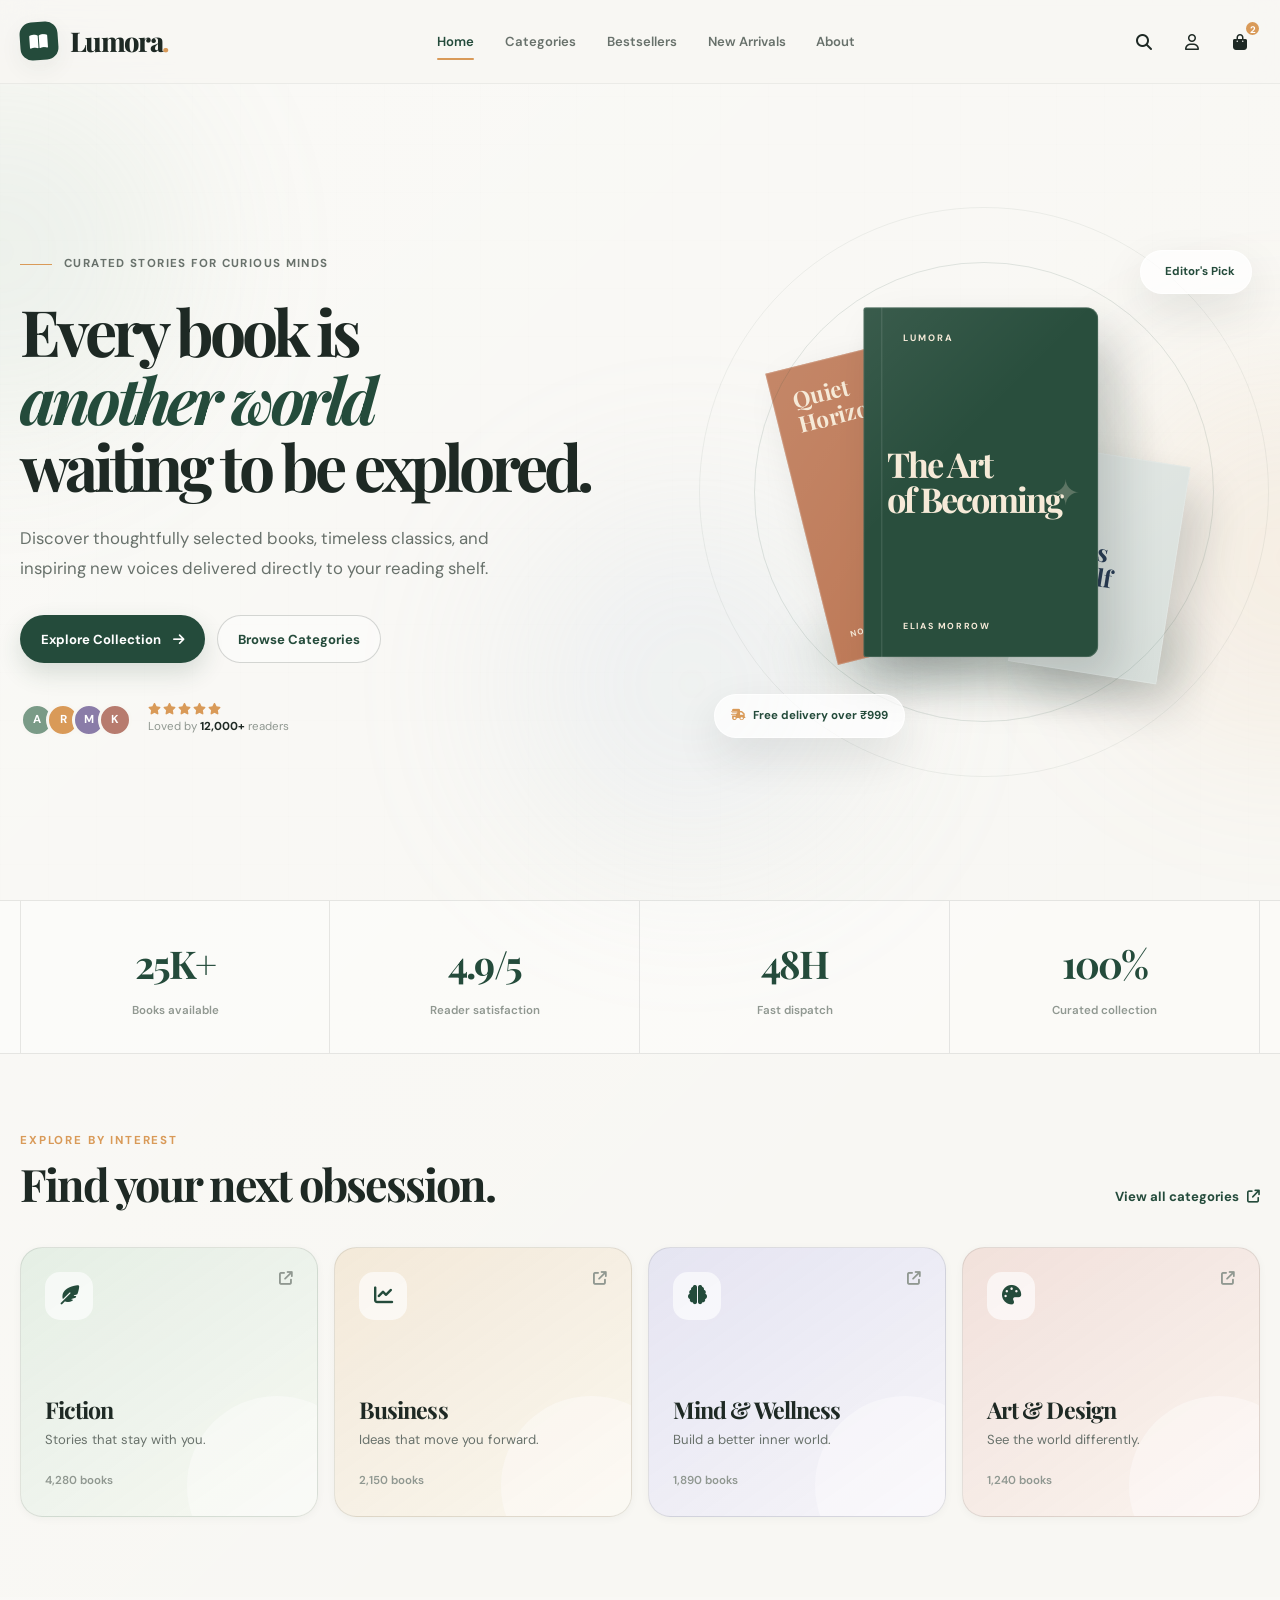
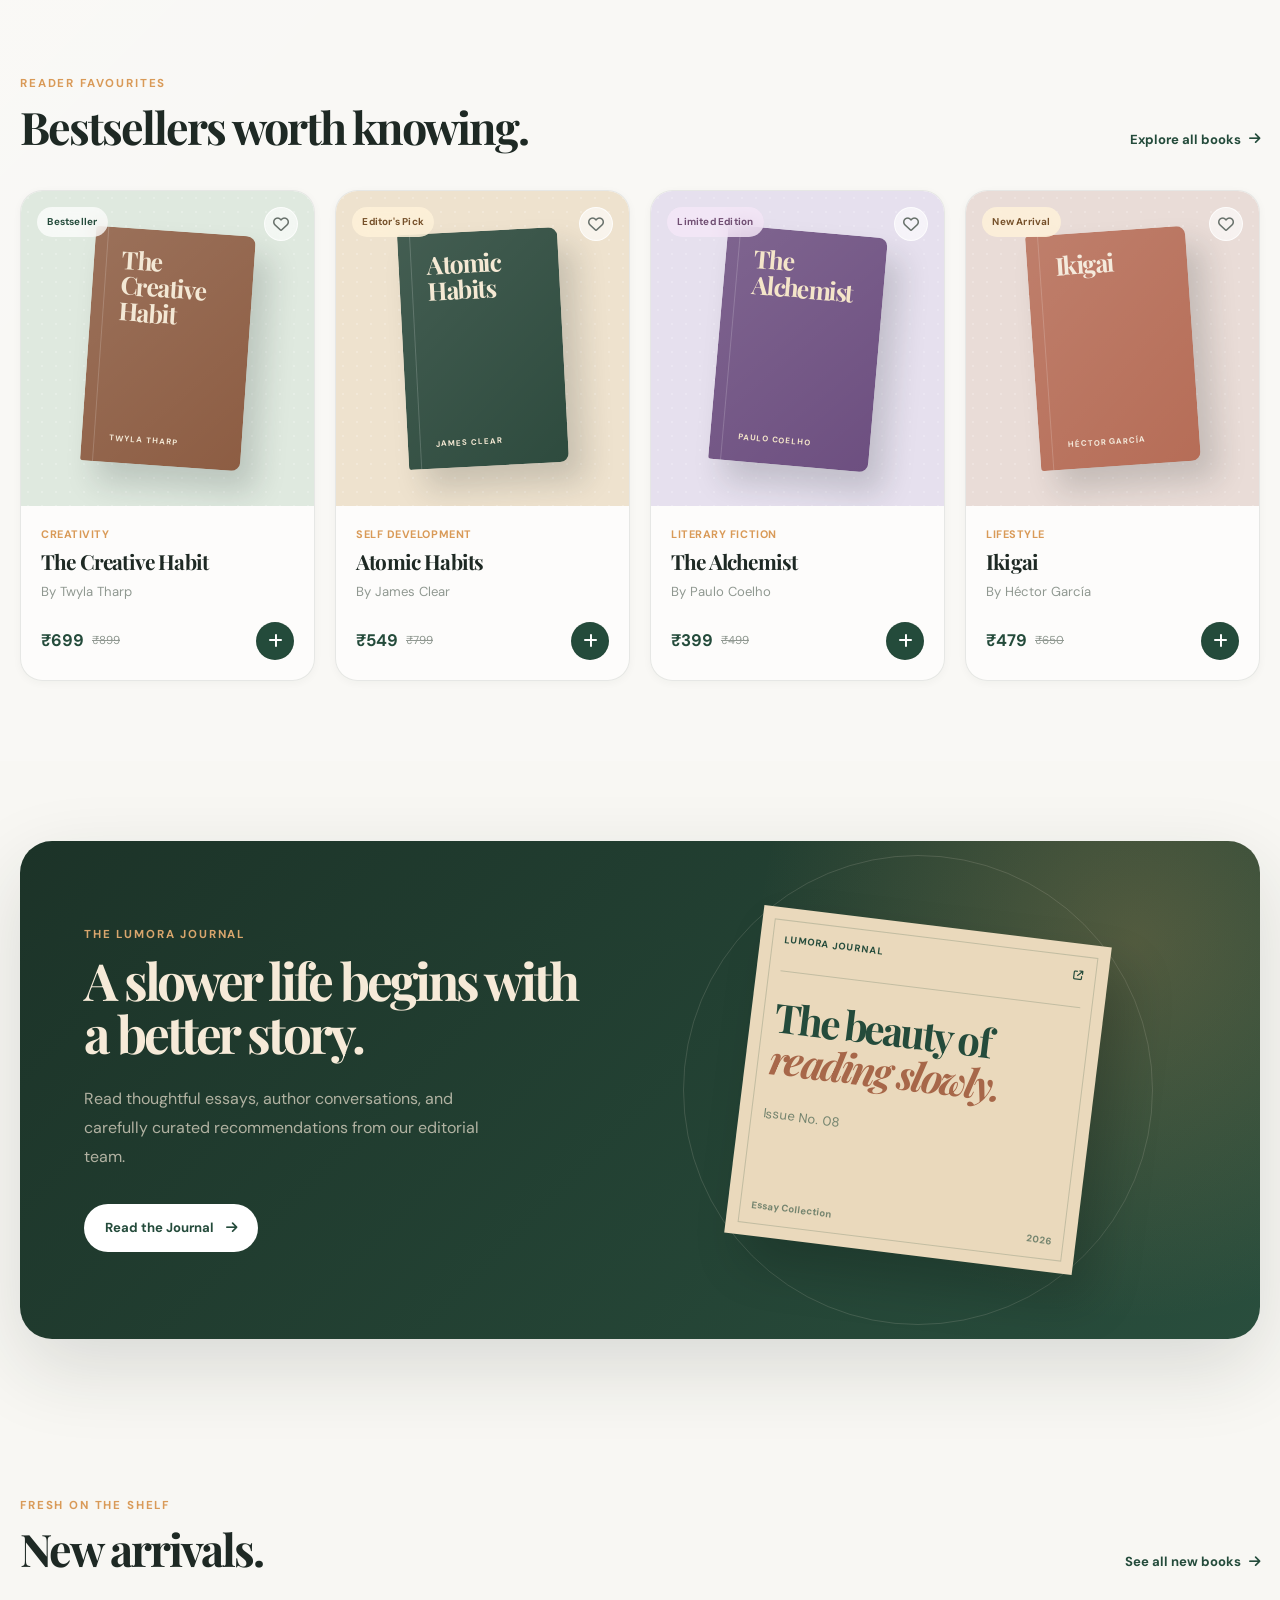
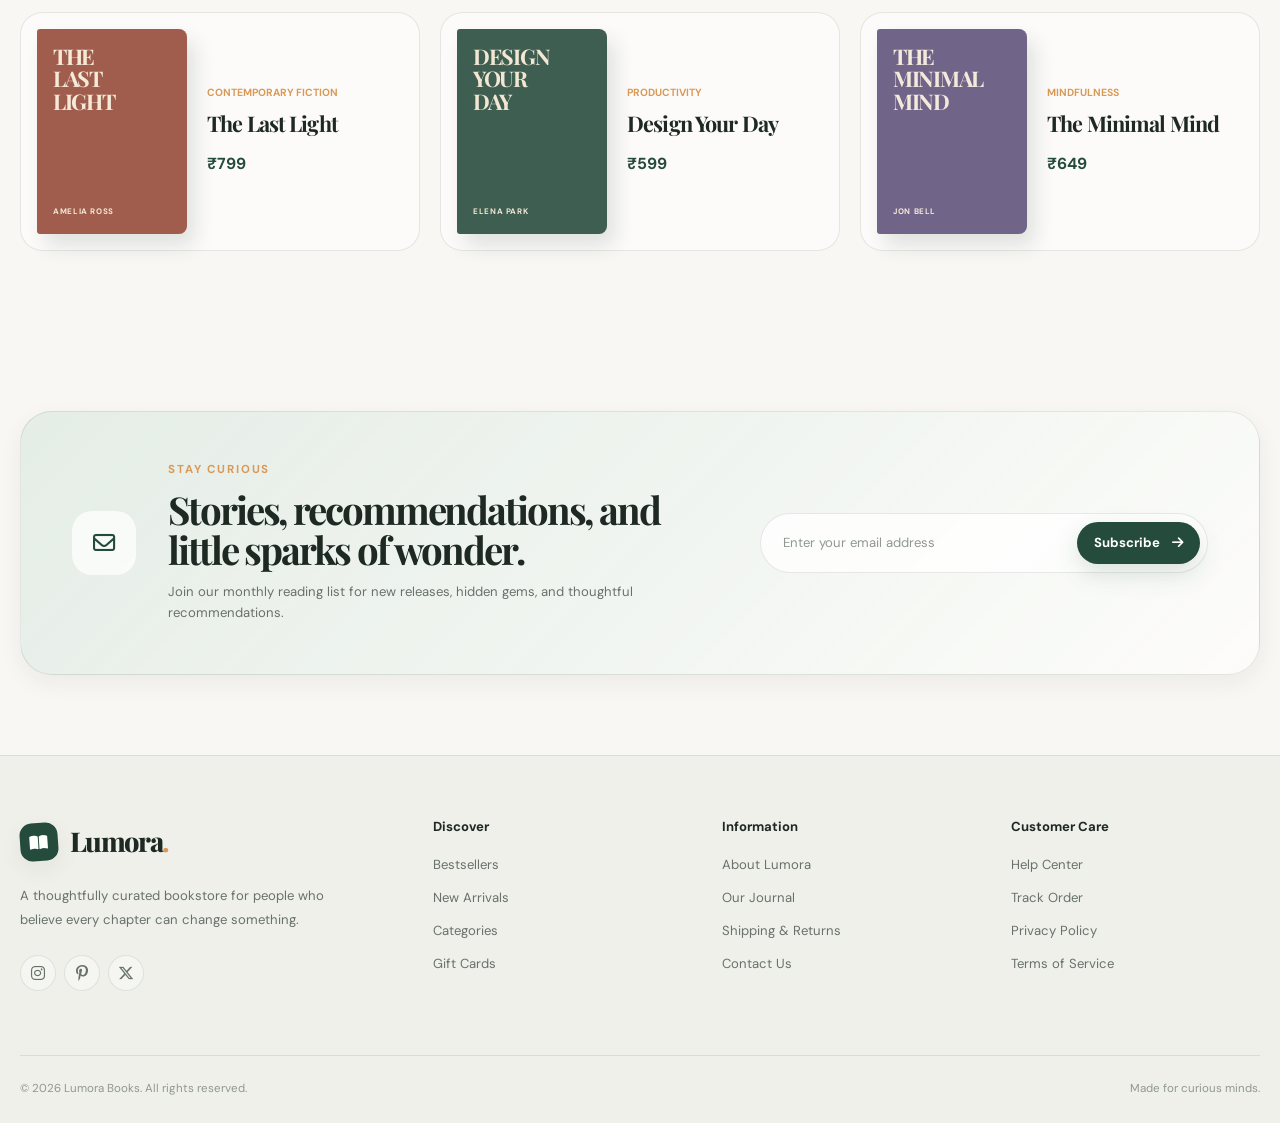
==== commit 7bdc0b1b: "Update the web page with E-Bookstore" ====
--- a/index.html
+++ b/index.html
@@ -1,561 +1,729 @@
 <!DOCTYPE html>
-<html lang="en" data-theme="light">
+<html lang="en">
 <head>
-  <meta charset="UTF-8">
-  <meta name="viewport" content="width=device-width, initial-scale=1.0, viewport-fit=cover">
-  <meta name="theme-color" content="#f4f5f7" media="(prefers-color-scheme: light)">
-  <meta name="theme-color" content="#0c0e14" media="(prefers-color-scheme: dark)">
-  <title>Pulse — Dashboard</title>
-  <link rel="preconnect" href="https://fonts.googleapis.com">
-  <link rel="preconnect" href="https://fonts.gstatic.com" crossorigin>
-  <link href="https://fonts.googleapis.com/css2?family=Inter:wght@400;500;600;700&family=Sora:wght@400;500;600;700&display=swap" rel="stylesheet">
-  <link rel="stylesheet" href="style.css">
+  <meta charset="UTF-8" />
+  <meta
+    name="viewport"
+    content="width=device-width, initial-scale=1.0"
+  />
+
+  <meta
+    name="description"
+    content="Lumora Books — A premium online bookstore for curious minds and thoughtful readers."
+  />
+
+  <title>Lumora Books — Discover Your Next Chapter</title>
+
+  <!-- Google Fonts -->
+  <link rel="preconnect" href="https://fonts.googleapis.com" />
+  <link rel="preconnect" href="https://fonts.gstatic.com" crossorigin />
+
+  <link
+    href="https://fonts.googleapis.com/css2?family=DM+Sans:wght@400;500;600;700&family=Playfair+Display:wght@500;600;700;800&display=swap"
+    rel="stylesheet"
+  />
+
+  <!-- Font Awesome -->
+  <link
+    rel="stylesheet"
+    href="https://cdnjs.cloudflare.com/ajax/libs/font-awesome/6.7.2/css/all.min.css"
+  />
+
+  <link rel="stylesheet" href="style.css" />
 </head>
+
 <body>
-
-  <!-- ═══════════════ HEADER ═══════════════ -->
-  <header class="header" role="banner">
-    <div class="header__left">
-      <!-- Mobile menu toggle -->
-      <button class="mobile-menu-btn" id="mobileMenuBtn" aria-label="Open navigation menu">
-        <span></span>
-        <span></span>
-        <span></span>
-      </button>
-
-      <!-- Logo -->
-      <a href="#" class="header__logo" aria-label="Pulse Dashboard home">
-        <div class="header__logo-icon" aria-hidden="true">P</div>
-        <span>Pulse</span>
+  <!-- Decorative Background -->
+  <div class="background-orb orb-one"></div>
+  <div class="background-orb orb-two"></div>
+  <div class="background-orb orb-three"></div>
+
+  <!-- Header -->
+  <header class="site-header">
+    <div class="container navbar">
+      <a href="#home" class="brand">
+        <span class="brand-icon">
+          <i class="fa-solid fa-book-open"></i>
+        </span>
+
+        <span class="brand-text">
+          Lumora<span>.</span>
+        </span>
       </a>
 
-      <!-- Search (tablet+) -->
-      <div class="header__search" role="search">
-        <span class="header__search-icon" aria-hidden="true">&#128269;</span>
-        <input
-          type="search"
-          class="header__search-input"
-          placeholder="Search anything..."
-          aria-label="Search"
-        >
-        <span class="header__search-shortcut" aria-hidden="true">&#8984;K</span>
-      </div>
-    </div>
-
-    <div class="header__right">
-      <!-- Theme toggle -->
-      <button class="header__btn header__btn--theme" id="themeToggle" aria-label="Toggle dark mode">
-        <span class="theme-toggle" aria-hidden="true"></span>
-      </button>
-
-      <div class="header__divider" aria-hidden="true"></div>
-
-      <!-- Notifications -->
-      <button class="header__btn" aria-label="Notifications — 3 unread">
-        <span class="header__btn-icon" aria-hidden="true">&#128276;</span>
-        <span class="header__btn-badge" aria-hidden="true"></span>
-      </button>
-
-      <!-- Help -->
-      <button class="header__btn" aria-label="Help center">
-        <span class="header__btn-icon" aria-hidden="true">&#10068;</span>
-      </button>
-
-      <div class="header__divider" aria-hidden="true"></div>
-
-      <!-- Avatar -->
-      <div class="header__avatar" role="button" tabindex="0" aria-label="User menu — Alex Morgan">
-        AM
+      <nav class="desktop-nav" aria-label="Primary Navigation">
+        <a href="#home" class="active">Home</a>
+        <a href="#categories">Categories</a>
+        <a href="#bestsellers">Bestsellers</a>
+        <a href="#new-arrivals">New Arrivals</a>
+        <a href="#about">About</a>
+      </nav>
+
+      <div class="nav-actions">
+        <button class="icon-button" aria-label="Search">
+          <i class="fa-solid fa-magnifying-glass"></i>
+        </button>
+
+        <button class="icon-button account-button" aria-label="Account">
+          <i class="fa-regular fa-user"></i>
+        </button>
+
+        <button class="cart-button" aria-label="Shopping Cart">
+          <i class="fa-solid fa-bag-shopping"></i>
+          <span class="cart-count">2</span>
+        </button>
+
+        <details class="mobile-menu">
+          <summary aria-label="Open Menu">
+            <i class="fa-solid fa-bars"></i>
+          </summary>
+
+          <nav class="mobile-nav" aria-label="Mobile Navigation">
+            <a href="#home">Home</a>
+            <a href="#categories">Categories</a>
+            <a href="#bestsellers">Bestsellers</a>
+            <a href="#new-arrivals">New Arrivals</a>
+            <a href="#about">About</a>
+          </nav>
+        </details>
       </div>
     </div>
   </header>
 
-  <!-- ═══════════════ SIDEBAR OVERLAY (mobile) ═══════════════ -->
-  <div class="sidebar-overlay" id="sidebarOverlay" aria-hidden="true"></div>
-
-  <!-- ═══════════════ LAYOUT ═══════════════ -->
-  <div class="layout">
-
-    <!-- ─── Sidebar ─── -->
-    <aside class="sidebar" id="sidebar" role="navigation" aria-label="Main navigation">
-      <nav>
-        <div class="sidebar__section">
-          <p class="sidebar__section-title" id="nav-main">Main</p>
-          <ul class="sidebar__nav" aria-labelledby="nav-main">
-            <li>
-              <a href="#" class="sidebar__link sidebar__link--active" aria-current="page">
-                <span class="sidebar__link-icon" aria-hidden="true">&#9632;</span>
-                Dashboard
-              </a>
-            </li>
-            <li>
-              <a href="#" class="sidebar__link">
-                <span class="sidebar__link-icon" aria-hidden="true">&#9733;</span>
-                Analytics
-              </a>
-            </li>
-            <li>
-              <a href="#" class="sidebar__link">
-                <span class="sidebar__link-icon" aria-hidden="true">&#9881;</span>
-                Projects
-              </a>
-            </li>
-            <li>
-              <a href="#" class="sidebar__link">
-                <span class="sidebar__link-icon" aria-hidden="true">&#9993;</span>
-                Messages
-                <span class="badge badge--primary" style="margin-left:auto;">4</span>
-              </a>
-            </li>
-          </ul>
-        </div>
-
-        <div class="sidebar__section">
-          <p class="sidebar__section-title" id="nav-reports">Reports</p>
-          <ul class="sidebar__nav" aria-labelledby="nav-reports">
-            <li>
-              <a href="#" class="sidebar__link">
-                <span class="sidebar__link-icon" aria-hidden="true">&#128200;</span>
-                Revenue
-              </a>
-            </li>
-            <li>
-              <a href="#" class="sidebar__link">
-                <span class="sidebar__link-icon" aria-hidden="true">&#128101;</span>
-                Customers
-              </a>
-            </li>
-          </ul>
-        </div>
-
-        <div class="sidebar__section">
-          <p class="sidebar__section-title" id="nav-settings">Settings</p>
-          <ul class="sidebar__nav" aria-labelledby="nav-settings">
-            <li>
-              <a href="#" class="sidebar__link">
-                <span class="sidebar__link-icon" aria-hidden="true">&#128295;</span>
-                Preferences
-              </a>
-            </li>
-            <li>
-              <a href="#" class="sidebar__link">
-                <span class="sidebar__link-icon" aria-hidden="true">&#128274;</span>
-                Security
-              </a>
-            </li>
-          </ul>
-        </div>
-      </nav>
-
-      <div class="sidebar__spacer"></div>
-
-      <div class="sidebar__footer">
-        <a href="#" class="sidebar__upgrade">
-          <span class="sidebar__upgrade-icon" aria-hidden="true">&#9889;</span>
-          Upgrade to Pro
+  <main>
+    <!-- Hero Section -->
+    <section class="hero-section" id="home">
+      <div class="container hero-grid">
+        <div class="hero-content">
+          <div class="eyebrow">
+            <span class="eyebrow-line"></span>
+            Curated stories for curious minds
+          </div>
+
+          <h1>
+            Every book is
+            <span>another world</span>
+            waiting to be explored.
+          </h1>
+
+          <p class="hero-description">
+            Discover thoughtfully selected books, timeless classics, and
+            inspiring new voices delivered directly to your reading shelf.
+          </p>
+
+          <div class="hero-actions">
+            <a href="#bestsellers" class="button button-primary">
+              Explore Collection
+              <i class="fa-solid fa-arrow-right"></i>
+            </a>
+
+            <a href="#categories" class="button button-secondary">
+              Browse Categories
+            </a>
+          </div>
+
+          <div class="hero-trust">
+            <div class="avatar-stack">
+              <span class="avatar avatar-one">A</span>
+              <span class="avatar avatar-two">R</span>
+              <span class="avatar avatar-three">M</span>
+              <span class="avatar avatar-four">K</span>
+            </div>
+
+            <div>
+              <div class="rating-stars">
+                <i class="fa-solid fa-star"></i>
+                <i class="fa-solid fa-star"></i>
+                <i class="fa-solid fa-star"></i>
+                <i class="fa-solid fa-star"></i>
+                <i class="fa-solid fa-star"></i>
+              </div>
+
+              <p>
+                Loved by <strong>12,000+</strong> readers
+              </p>
+            </div>
+          </div>
+        </div>
+
+        <div class="hero-visual">
+          <div class="hero-glow"></div>
+
+          <div class="floating-label label-top">
+            <i class="fa-solid fa-sparkles"></i>
+            Editor's Pick
+          </div>
+
+          <div class="book-scene">
+            <div class="book-shadow"></div>
+
+            <div class="book-cover main-book">
+              <div class="book-cover-top">
+                LUMORA
+              </div>
+
+              <div class="book-cover-title">
+                The Art<br />
+                of Becoming
+              </div>
+
+              <div class="book-cover-author">
+                ELIAS MORROW
+              </div>
+
+              <div class="book-cover-symbol">
+                ✦
+              </div>
+            </div>
+
+            <div class="book-cover side-book">
+              <div class="side-book-title">
+                Quiet<br />
+                Horizons
+              </div>
+
+              <div class="side-book-author">
+                NOAH VALE
+              </div>
+            </div>
+
+            <div class="book-cover small-book">
+              <div class="small-book-title">
+                Notes<br />
+                to Self
+              </div>
+            </div>
+          </div>
+
+          <div class="floating-label label-bottom">
+            <i class="fa-solid fa-truck-fast"></i>
+            Free delivery over ₹999
+          </div>
+
+          <div class="hero-circle circle-one"></div>
+          <div class="hero-circle circle-two"></div>
+        </div>
+      </div>
+    </section>
+
+    <!-- Stats Strip -->
+    <section class="stats-section">
+      <div class="container stats-grid">
+        <div class="stat-item">
+          <span class="stat-number">25K+</span>
+          <span class="stat-label">Books available</span>
+        </div>
+
+        <div class="stat-item">
+          <span class="stat-number">4.9/5</span>
+          <span class="stat-label">Reader satisfaction</span>
+        </div>
+
+        <div class="stat-item">
+          <span class="stat-number">48H</span>
+          <span class="stat-label">Fast dispatch</span>
+        </div>
+
+        <div class="stat-item">
+          <span class="stat-number">100%</span>
+          <span class="stat-label">Curated collection</span>
+        </div>
+      </div>
+    </section>
+
+    <!-- Categories -->
+    <section class="section categories-section" id="categories">
+      <div class="container">
+        <div class="section-heading">
+          <div>
+            <span class="section-kicker">Explore by interest</span>
+            <h2>Find your next obsession.</h2>
+          </div>
+
+          <a href="#bestsellers" class="text-link">
+            View all categories
+            <i class="fa-solid fa-arrow-up-right-from-square"></i>
+          </a>
+        </div>
+
+        <div class="category-grid">
+          <a href="#bestsellers" class="category-card category-fiction">
+            <div class="category-icon">
+              <i class="fa-solid fa-feather-pointed"></i>
+            </div>
+
+            <div class="category-content">
+              <h3>Fiction</h3>
+              <p>Stories that stay with you.</p>
+              <span>4,280 books</span>
+            </div>
+
+            <i class="fa-solid fa-arrow-up-right-from-square category-arrow"></i>
+          </a>
+
+          <a href="#bestsellers" class="category-card category-business">
+            <div class="category-icon">
+              <i class="fa-solid fa-chart-line"></i>
+            </div>
+
+            <div class="category-content">
+              <h3>Business</h3>
+              <p>Ideas that move you forward.</p>
+              <span>2,150 books</span>
+            </div>
+
+            <i class="fa-solid fa-arrow-up-right-from-square category-arrow"></i>
+          </a>
+
+          <a href="#bestsellers" class="category-card category-mind">
+            <div class="category-icon">
+              <i class="fa-solid fa-brain"></i>
+            </div>
+
+            <div class="category-content">
+              <h3>Mind &amp; Wellness</h3>
+              <p>Build a better inner world.</p>
+              <span>1,890 books</span>
+            </div>
+
+            <i class="fa-solid fa-arrow-up-right-from-square category-arrow"></i>
+          </a>
+
+          <a href="#bestsellers" class="category-card category-design">
+            <div class="category-icon">
+              <i class="fa-solid fa-palette"></i>
+            </div>
+
+            <div class="category-content">
+              <h3>Art &amp; Design</h3>
+              <p>See the world differently.</p>
+              <span>1,240 books</span>
+            </div>
+
+            <i class="fa-solid fa-arrow-up-right-from-square category-arrow"></i>
+          </a>
+        </div>
+      </div>
+    </section>
+
+    <!-- Bestsellers -->
+    <section class="section products-section" id="bestsellers">
+      <div class="container">
+        <div class="section-heading">
+          <div>
+            <span class="section-kicker">Reader favourites</span>
+            <h2>Bestsellers worth knowing.</h2>
+          </div>
+
+          <a href="#new-arrivals" class="text-link">
+            Explore all books
+            <i class="fa-solid fa-arrow-right"></i>
+          </a>
+        </div>
+
+        <div class="product-grid">
+          <!-- Product 1 -->
+          <article class="product-card">
+            <div class="product-image image-one">
+              <span class="product-badge">Bestseller</span>
+
+              <button class="wishlist-button" aria-label="Add to wishlist">
+                <i class="fa-regular fa-heart"></i>
+              </button>
+
+              <div class="product-book book-product-one">
+                <div class="product-book-title">
+                  The<br />
+                  Creative<br />
+                  Habit
+                </div>
+
+                <div class="product-book-author">
+                  TWYLA THARP
+                </div>
+              </div>
+            </div>
+
+            <div class="product-info">
+              <span class="product-category">Creativity</span>
+
+              <h3>
+                The Creative Habit
+              </h3>
+
+              <p class="product-author">
+                By Twyla Tharp
+              </p>
+
+              <div class="product-bottom">
+                <div class="price">
+                  <strong>₹699</strong>
+                  <del>₹899</del>
+                </div>
+
+                <button class="add-button" aria-label="Add book to cart">
+                  <i class="fa-solid fa-plus"></i>
+                </button>
+              </div>
+            </div>
+          </article>
+
+          <!-- Product 2 -->
+          <article class="product-card">
+            <div class="product-image image-two">
+              <span class="product-badge badge-new">Editor's Pick</span>
+
+              <button class="wishlist-button" aria-label="Add to wishlist">
+                <i class="fa-regular fa-heart"></i>
+              </button>
+
+              <div class="product-book book-product-two">
+                <div class="product-book-title">
+                  Atomic<br />
+                  Habits
+                </div>
+
+                <div class="product-book-author">
+                  JAMES CLEAR
+                </div>
+              </div>
+            </div>
+
+            <div class="product-info">
+              <span class="product-category">Self Development</span>
+
+              <h3>
+                Atomic Habits
+              </h3>
+
+              <p class="product-author">
+                By James Clear
+              </p>
+
+              <div class="product-bottom">
+                <div class="price">
+                  <strong>₹549</strong>
+                  <del>₹799</del>
+                </div>
+
+                <button class="add-button" aria-label="Add book to cart">
+                  <i class="fa-solid fa-plus"></i>
+                </button>
+              </div>
+            </div>
+          </article>
+
+          <!-- Product 3 -->
+          <article class="product-card">
+            <div class="product-image image-three">
+              <span class="product-badge badge-limited">Limited Edition</span>
+
+              <button class="wishlist-button" aria-label="Add to wishlist">
+                <i class="fa-regular fa-heart"></i>
+              </button>
+
+              <div class="product-book book-product-three">
+                <div class="product-book-title">
+                  The<br />
+                  Alchemist
+                </div>
+
+                <div class="product-book-author">
+                  PAULO COELHO
+                </div>
+              </div>
+            </div>
+
+            <div class="product-info">
+              <span class="product-category">Literary Fiction</span>
+
+              <h3>
+                The Alchemist
+              </h3>
+
+              <p class="product-author">
+                By Paulo Coelho
+              </p>
+
+              <div class="product-bottom">
+                <div class="price">
+                  <strong>₹399</strong>
+                  <del>₹499</del>
+                </div>
+
+                <button class="add-button" aria-label="Add book to cart">
+                  <i class="fa-solid fa-plus"></i>
+                </button>
+              </div>
+            </div>
+          </article>
+
+          <!-- Product 4 -->
+          <article class="product-card">
+            <div class="product-image image-four">
+              <span class="product-badge badge-new">New Arrival</span>
+
+              <button class="wishlist-button" aria-label="Add to wishlist">
+                <i class="fa-regular fa-heart"></i>
+              </button>
+
+              <div class="product-book book-product-four">
+                <div class="product-book-title">
+                  Ikigai
+                </div>
+
+                <div class="product-book-author">
+                  HÉCTOR GARCÍA
+                </div>
+              </div>
+            </div>
+
+            <div class="product-info">
+              <span class="product-category">Lifestyle</span>
+
+              <h3>
+                Ikigai
+              </h3>
+
+              <p class="product-author">
+                By Héctor García
+              </p>
+
+              <div class="product-bottom">
+                <div class="price">
+                  <strong>₹479</strong>
+                  <del>₹650</del>
+                </div>
+
+                <button class="add-button" aria-label="Add book to cart">
+                  <i class="fa-solid fa-plus"></i>
+                </button>
+              </div>
+            </div>
+          </article>
+        </div>
+      </div>
+    </section>
+
+    <!-- Editorial Banner -->
+    <section class="editorial-section">
+      <div class="container editorial-card">
+        <div class="editorial-content">
+          <span class="section-kicker">The Lumora Journal</span>
+
+          <h2>
+            A slower life begins
+            with a better story.
+          </h2>
+
+          <p>
+            Read thoughtful essays, author conversations, and carefully
+            curated recommendations from our editorial team.
+          </p>
+
+          <a href="#about" class="button button-light">
+            Read the Journal
+            <i class="fa-solid fa-arrow-right"></i>
+          </a>
+        </div>
+
+        <div class="editorial-art">
+          <div class="art-circle art-circle-one"></div>
+          <div class="art-circle art-circle-two"></div>
+
+          <div class="journal-card">
+            <div class="journal-card-top">
+              <span>LUMORA JOURNAL</span>
+              <i class="fa-solid fa-arrow-up-right-from-square"></i>
+            </div>
+
+            <div class="journal-card-line"></div>
+
+            <h3>
+              The beauty of
+              <span>reading slowly.</span>
+            </h3>
+
+            <p>
+              Issue No. 08
+            </p>
+
+            <div class="journal-card-footer">
+              <span>Essay Collection</span>
+              <span>2026</span>
+            </div>
+          </div>
+        </div>
+      </div>
+    </section>
+
+    <!-- New Arrivals -->
+    <section class="section new-arrivals-section" id="new-arrivals">
+      <div class="container">
+        <div class="section-heading">
+          <div>
+            <span class="section-kicker">Fresh on the shelf</span>
+            <h2>New arrivals.</h2>
+          </div>
+
+          <a href="#home" class="text-link">
+            See all new books
+            <i class="fa-solid fa-arrow-right"></i>
+          </a>
+        </div>
+
+        <div class="arrival-grid">
+          <article class="arrival-card">
+            <div class="arrival-cover arrival-cover-one">
+              <span>THE<br />LAST<br />LIGHT</span>
+              <small>AMELIA ROSS</small>
+            </div>
+
+            <div class="arrival-info">
+              <span>Contemporary Fiction</span>
+              <h3>The Last Light</h3>
+              <p>₹799</p>
+            </div>
+          </article>
+
+          <article class="arrival-card">
+            <div class="arrival-cover arrival-cover-two">
+              <span>DESIGN<br />YOUR<br />DAY</span>
+              <small>ELENA PARK</small>
+            </div>
+
+            <div class="arrival-info">
+              <span>Productivity</span>
+              <h3>Design Your Day</h3>
+              <p>₹599</p>
+            </div>
+          </article>
+
+          <article class="arrival-card">
+            <div class="arrival-cover arrival-cover-three">
+              <span>THE<br />MINIMAL<br />MIND</span>
+              <small>JON BELL</small>
+            </div>
+
+            <div class="arrival-info">
+              <span>Mindfulness</span>
+              <h3>The Minimal Mind</h3>
+              <p>₹649</p>
+            </div>
+          </article>
+        </div>
+      </div>
+    </section>
+
+    <!-- Newsletter -->
+    <section class="newsletter-section">
+      <div class="container newsletter-card">
+        <div class="newsletter-icon">
+          <i class="fa-regular fa-envelope"></i>
+        </div>
+
+        <div class="newsletter-content">
+          <span class="section-kicker">Stay curious</span>
+
+          <h2>
+            Stories, recommendations,
+            and little sparks of wonder.
+          </h2>
+
+          <p>
+            Join our monthly reading list for new releases, hidden gems,
+            and thoughtful recommendations.
+          </p>
+        </div>
+
+        <form class="newsletter-form">
+          <label for="email" class="sr-only">
+            Email address
+          </label>
+
+          <input
+            type="email"
+            id="email"
+            placeholder="Enter your email address"
+          />
+
+          <button type="submit" class="button button-primary">
+            Subscribe
+            <i class="fa-solid fa-arrow-right"></i>
+          </button>
+        </form>
+      </div>
+    </section>
+  </main>
+
+  <!-- Footer -->
+  <footer class="site-footer" id="about">
+    <div class="container footer-grid">
+      <div class="footer-brand-column">
+        <a href="#home" class="brand footer-brand">
+          <span class="brand-icon">
+            <i class="fa-solid fa-book-open"></i>
+          </span>
+
+          <span class="brand-text">
+            Lumora<span>.</span>
+          </span>
         </a>
-      </div>
-    </aside>
-
-    <!-- ─── Main Content ─── -->
-    <main class="main" role="main">
-
-      <!-- Page Header -->
-      <div class="page-header">
-        <h1 class="page-title">Dashboard</h1>
-        <p class="page-subtitle">Welcome back, Alex. Here's your overview for today.</p>
-      </div>
-
-      <!-- ─── Stats Row ─── -->
-      <div class="stats-row" role="region" aria-label="Key metrics">
-
-        <div class="card">
-          <div class="stat-card">
-            <div class="stat-card__icon stat-card__icon--primary" aria-hidden="true">&#9733;</div>
-            <div class="stat-card__info">
-              <p class="stat-card__label">Total Revenue</p>
-              <p class="stat-card__value">$48,290</p>
-              <p class="stat-card__change stat-card__change--up" aria-label="Up 12.5 percent">
-                <span aria-hidden="true">&#8593;</span> 12.5%
-              </p>
-            </div>
-          </div>
-        </div>
-
-        <div class="card">
-          <div class="stat-card">
-            <div class="stat-card__icon stat-card__icon--secondary" aria-hidden="true">&#128101;</div>
-            <div class="stat-card__info">
-              <p class="stat-card__label">Active Users</p>
-              <p class="stat-card__value">2,847</p>
-              <p class="stat-card__change stat-card__change--up" aria-label="Up 8.2 percent">
-                <span aria-hidden="true">&#8593;</span> 8.2%
-              </p>
-            </div>
-          </div>
-        </div>
-
-        <div class="card">
-          <div class="stat-card">
-            <div class="stat-card__icon stat-card__icon--accent" aria-hidden="true">&#128179;</div>
-            <div class="stat-card__info">
-              <p class="stat-card__label">Orders</p>
-              <p class="stat-card__value">1,394</p>
-              <p class="stat-card__change stat-card__change--down" aria-label="Down 3.1 percent">
-                <span aria-hidden="true">&#8595;</span> 3.1%
-              </p>
-            </div>
-          </div>
-        </div>
-
-        <div class="card">
-          <div class="stat-card">
-            <div class="stat-card__icon stat-card__icon--success" aria-hidden="true">&#128640;</div>
-            <div class="stat-card__info">
-              <p class="stat-card__label">Conversion</p>
-              <p class="stat-card__value">3.24%</p>
-              <p class="stat-card__change stat-card__change--up" aria-label="Up 1.8 percent">
-                <span aria-hidden="true">&#8593;</span> 1.8%
-              </p>
-            </div>
-          </div>
-        </div>
-
-      </div>
-
-      <!-- ─── Dashboard Grid ─── -->
-      <div class="dashboard-grid">
-
-        <!-- Revenue Chart -->
-        <div class="card card--span-8">
-          <div class="card__header">
-            <div>
-              <h2 class="card__title">Revenue Overview</h2>
-              <p class="card__subtitle">Monthly revenue trend for 2026</p>
-            </div>
-            <div class="card__actions">
-              <span class="badge badge--success">+12.5%</span>
-              <button class="card__action-btn" aria-label="More options">&#8942;</button>
-            </div>
-          </div>
-          <div class="chart-placeholder" role="img" aria-label="Revenue chart showing monthly growth">
-            <div style="text-align:center;">
-              <span style="font-size:1.5rem;display:block;margin-bottom:var(--space-2);" aria-hidden="true">&#128200;</span>
-              Revenue Chart Area
-            </div>
-          </div>
-        </div>
-
-        <!-- Recent Activity -->
-        <div class="card card--span-4">
-          <div class="card__header">
-            <h2 class="card__title">Recent Activity</h2>
-            <button class="card__action-btn" aria-label="View all activity">&#8594;</button>
-          </div>
-          <div class="activity-list" role="feed" aria-label="Recent activity feed">
-            <div class="activity-item" role="article">
-              <div class="activity-item__dot activity-item__dot--primary" aria-hidden="true"></div>
-              <div class="activity-item__content">
-                <p class="activity-item__text">New user registered</p>
-                <div class="activity-item__meta">
-                  <span class="activity-item__time">2 min ago</span>
-                  <span class="activity-item__tag">#onboarding</span>
-                </div>
-              </div>
-            </div>
-            <div class="activity-item" role="article">
-              <div class="activity-item__dot activity-item__dot--success" aria-hidden="true"></div>
-              <div class="activity-item__content">
-                <p class="activity-item__text">Payment received — $420.00</p>
-                <div class="activity-item__meta">
-                  <span class="activity-item__time">15 min ago</span>
-                  <span class="activity-item__tag">#billing</span>
-                </div>
-              </div>
-            </div>
-            <div class="activity-item" role="article">
-              <div class="activity-item__dot activity-item__dot--warning" aria-hidden="true"></div>
-              <div class="activity-item__content">
-                <p class="activity-item__text">Server load at 87%</p>
-                <div class="activity-item__meta">
-                  <span class="activity-item__time">1 hour ago</span>
-                  <span class="activity-item__tag">#ops</span>
-                </div>
-              </div>
-            </div>
-            <div class="activity-item" role="article">
-              <div class="activity-item__dot activity-item__dot--danger" aria-hidden="true"></div>
-              <div class="activity-item__content">
-                <p class="activity-item__text">Failed login attempt from 192.168.1.x</p>
-                <div class="activity-item__meta">
-                  <span class="activity-item__time">3 hours ago</span>
-                  <span class="activity-item__tag">#security</span>
-                </div>
-              </div>
-            </div>
-            <div class="activity-item" role="article">
-              <div class="activity-item__dot activity-item__dot--primary" aria-hidden="true"></div>
-              <div class="activity-item__content">
-                <p class="activity-item__text">New comment on Project Alpha</p>
-                <div class="activity-item__meta">
-                  <span class="activity-item__time">5 hours ago</span>
-                  <span class="activity-item__tag">#projects</span>
-                </div>
-              </div>
-            </div>
-          </div>
-        </div>
-
-        <!-- User Growth -->
-        <div class="card card--span-6">
-          <div class="card__header">
-            <div>
-              <h2 class="card__title">User Growth</h2>
-              <p class="card__subtitle">New signups this quarter</p>
-            </div>
-            <div class="card__actions">
-              <span class="badge badge--warning">+8.2%</span>
-              <button class="card__action-btn" aria-label="More options">&#8942;</button>
-            </div>
-          </div>
-          <div class="chart-placeholder" role="img" aria-label="User growth chart">
-            <div style="text-align:center;">
-              <span style="font-size:1.5rem;display:block;margin-bottom:var(--space-2);" aria-hidden="true">&#128101;</span>
-              User Growth Chart Area
-            </div>
-          </div>
-        </div>
-
-        <!-- Performance -->
-        <div class="card card--span-6">
-          <div class="card__header">
-            <div>
-              <h2 class="card__title">Performance</h2>
-              <p class="card__subtitle">System response times</p>
-            </div>
-            <div class="card__actions">
-              <span class="badge badge--info">Healthy</span>
-              <button class="card__action-btn" aria-label="More options">&#8942;</button>
-            </div>
-          </div>
-          <div class="chart-placeholder" role="img" aria-label="Performance monitoring chart">
-            <div style="text-align:center;">
-              <span style="font-size:1.5rem;display:block;margin-bottom:var(--space-2);" aria-hidden="true">&#9889;</span>
-              Performance Chart Area
-            </div>
-          </div>
-        </div>
-
-        <!-- Recent Orders Table -->
-        <div class="card card--span-12">
-          <div class="card__header">
-            <div>
-              <h2 class="card__title">Recent Orders</h2>
-              <p class="card__subtitle">Latest transactions across all channels</p>
-            </div>
-            <div class="card__actions">
-              <button class="card__action-btn" aria-label="Export orders">&#128194;</button>
-              <button class="card__action-btn" aria-label="View all orders">&#8594;</button>
-            </div>
-          </div>
-          <div class="table-wrapper" tabindex="0" role="region" aria-label="Orders table — scrollable">
-            <table class="table" aria-label="Recent orders">
-              <thead>
-                <tr>
-                  <th scope="col">Order ID</th>
-                  <th scope="col">Customer</th>
-                  <th scope="col">Product</th>
-                  <th scope="col">Amount</th>
-                  <th scope="col">Status</th>
-                  <th scope="col">Date</th>
-                </tr>
-              </thead>
-              <tbody>
-                <tr>
-                  <td><strong>#ORD-7841</strong></td>
-                  <td>Alice Johnson</td>
-                  <td>Pro Plan</td>
-                  <td>$234.00</td>
-                  <td><span class="badge badge--success">Completed</span></td>
-                  <td>Sep 18, 2026</td>
-                </tr>
-                <tr>
-                  <td><strong>#ORD-7840</strong></td>
-                  <td>Bob Smith</td>
-                  <td>Starter Plan</td>
-                  <td>$89.50</td>
-                  <td><span class="badge badge--warning">Pending</span></td>
-                  <td>Sep 18, 2026</td>
-                </tr>
-                <tr>
-                  <td><strong>#ORD-7839</strong></td>
-                  <td>Carol White</td>
-                  <td>Enterprise</td>
-                  <td>$412.00</td>
-                  <td><span class="badge badge--success">Completed</span></td>
-                  <td>Sep 17, 2026</td>
-                </tr>
-                <tr>
-                  <td><strong>#ORD-7838</strong></td>
-                  <td>David Lee</td>
-                  <td>Starter Plan</td>
-                  <td>$67.25</td>
-                  <td><span class="badge badge--danger">Cancelled</span></td>
-                  <td>Sep 17, 2026</td>
-                </tr>
-                <tr>
-                  <td><strong>#ORD-7837</strong></td>
-                  <td>Eva Martinez</td>
-                  <td>Pro Plan</td>
-                  <td>$321.75</td>
-                  <td><span class="badge badge--success">Completed</span></td>
-                  <td>Sep 16, 2026</td>
-                </tr>
-                <tr>
-                  <td><strong>#ORD-7836</strong></td>
-                  <td>Frank Chen</td>
-                  <td>Enterprise</td>
-                  <td>$589.00</td>
-                  <td><span class="badge badge--success">Completed</span></td>
-                  <td>Sep 16, 2026</td>
-                </tr>
-              </tbody>
-            </table>
-          </div>
-          <div class="quick-stats">
-            <div class="quick-stat">
-              <p class="quick-stat__value">1,247</p>
-              <p class="quick-stat__label">Total Orders</p>
-            </div>
-            <div class="quick-stat">
-              <p class="quick-stat__value">$94.2K</p>
-              <p class="quick-stat__label">Total Revenue</p>
-            </div>
-            <div class="quick-stat">
-              <p class="quick-stat__value">98.4%</p>
-              <p class="quick-stat__label">Fulfillment</p>
-            </div>
-          </div>
-        </div>
-
-      </div>
-    </main>
-  </div>
-
-  <!-- ═══════════════ MOBILE BOTTOM NAV ═══════════════ -->
-  <nav class="mobile-nav" aria-label="Mobile navigation">
-    <a href="#" class="mobile-nav__item mobile-nav__item--active" aria-current="page">
-      <span class="mobile-nav__icon" aria-hidden="true">&#9632;</span>
-      Home
-    </a>
-    <a href="#" class="mobile-nav__item">
-      <span class="mobile-nav__icon" aria-hidden="true">&#9733;</span>
-      Stats
-    </a>
-    <a href="#" class="mobile-nav__item">
-      <span class="mobile-nav__icon" aria-hidden="true">&#9881;</span>
-      Projects
-    </a>
-    <a href="#" class="mobile-nav__item">
-      <span class="mobile-nav__icon" aria-hidden="true">&#9993;</span>
-      Messages
-    </a>
-  </nav>
-
-  <!-- ═══════════════ SCRIPTS ═══════════════ -->
-  <script>
-    (function () {
-      'use strict';
-
-      // ── Theme Toggle with localStorage persistence ──
-      const html = document.documentElement;
-      const toggle = document.getElementById('themeToggle');
-      const STORAGE_KEY = 'pulse-theme';
-
-      function getPreferredTheme() {
-        const stored = localStorage.getItem(STORAGE_KEY);
-        if (stored) return stored;
-        return window.matchMedia('(prefers-color-scheme: dark)').matches ? 'dark' : 'light';
-      }
-
-      function setTheme(theme) {
-        html.setAttribute('data-theme', theme);
-        localStorage.setItem(STORAGE_KEY, theme);
-        const meta = document.querySelector('meta[name="theme-color"][media*="prefers-color-scheme"]');
-        if (meta) {
-          meta.content = theme === 'dark' ? '#0c0e14' : '#f4f5f7';
-        }
-      }
-
-      // Apply stored/system theme on load
-      setTheme(getPreferredTheme());
-
-      toggle.addEventListener('click', function () {
-        const current = html.getAttribute('data-theme');
-        setTheme(current === 'dark' ? 'light' : 'dark');
-      });
-
-      // Listen for system theme changes
-      window.matchMedia('(prefers-color-scheme: dark)').addEventListener('change', function (e) {
-        if (!localStorage.getItem(STORAGE_KEY)) {
-          setTheme(e.matches ? 'dark' : 'light');
-        }
-      });
-
-      // ── Mobile Sidebar Toggle ──
-      const menuBtn = document.getElementById('mobileMenuBtn');
-      const sidebar = document.getElementById('sidebar');
-      const overlay = document.getElementById('sidebarOverlay');
-
-      function openSidebar() {
-        sidebar.classList.add('open');
-        overlay.classList.add('active');
-        overlay.style.display = 'block';
-        menuBtn.classList.add('active');
-        menuBtn.setAttribute('aria-label', 'Close navigation menu');
-        document.body.style.overflow = 'hidden';
-      }
-
-      function closeSidebar() {
-        sidebar.classList.remove('open');
-        overlay.classList.remove('active');
-        menuBtn.classList.remove('active');
-        menuBtn.setAttribute('aria-label', 'Open navigation menu');
-        document.body.style.overflow = '';
-        setTimeout(function () {
-          overlay.style.display = 'none';
-        }, 200);
-      }
-
-      menuBtn.addEventListener('click', function () {
-        if (sidebar.classList.contains('open')) {
-          closeSidebar();
-        } else {
-          openSidebar();
-        }
-      });
-
-      overlay.addEventListener('click', closeSidebar);
-
-      // Close sidebar on Escape key
-      document.addEventListener('keydown', function (e) {
-        if (e.key === 'Escape' && sidebar.classList.contains('open')) {
-          closeSidebar();
-          menuBtn.focus();
-        }
-      });
-
-      // Close sidebar on resize to desktop
-      var resizeTimer;
-      window.addEventListener('resize', function () {
-        clearTimeout(resizeTimer);
-        resizeTimer = setTimeout(function () {
-          if (window.innerWidth >= 1024 && sidebar.classList.contains('open')) {
-            closeSidebar();
-          }
-        }, 100);
-      });
-    })();
-  </script>
+
+        <p>
+          A thoughtfully curated bookstore for people who believe every
+          chapter can change something.
+        </p>
+
+        <div class="social-links">
+          <a href="#" aria-label="Instagram">
+            <i class="fa-brands fa-instagram"></i>
+          </a>
+
+          <a href="#" aria-label="Pinterest">
+            <i class="fa-brands fa-pinterest-p"></i>
+          </a>
+
+          <a href="#" aria-label="Twitter">
+            <i class="fa-brands fa-x-twitter"></i>
+          </a>
+        </div>
+      </div>
+
+      <div class="footer-column">
+        <h3>Discover</h3>
+        <a href="#bestsellers">Bestsellers</a>
+        <a href="#new-arrivals">New Arrivals</a>
+        <a href="#categories">Categories</a>
+        <a href="#home">Gift Cards</a>
+      </div>
+
+      <div class="footer-column">
+        <h3>Information</h3>
+        <a href="#about">About Lumora</a>
+        <a href="#about">Our Journal</a>
+        <a href="#about">Shipping &amp; Returns</a>
+        <a href="#about">Contact Us</a>
+      </div>
+
+      <div class="footer-column">
+        <h3>Customer Care</h3>
+        <a href="#about">Help Center</a>
+        <a href="#about">Track Order</a>
+        <a href="#about">Privacy Policy</a>
+        <a href="#about">Terms of Service</a>
+      </div>
+    </div>
+
+    <div class="container footer-bottom">
+      <p>
+        © 2026 Lumora Books. All rights reserved.
+      </p>
+
+      <p>
+        Made for curious minds.
+      </p>
+    </div>
+  </footer>
 </body>
-</html>
+</html>
--- a/style.css
+++ b/style.css
@@ -1,303 +1,194 @@
-/* ============================================
-   PREMIUM DESIGN SYSTEM — Mobile-First Architecture
-   ============================================ */
-
-/* -------------------------------------------
-   1. DESIGN TOKENS — Light Theme (Default)
-   ------------------------------------------- */
+/* =========================================================
+   LUMORA BOOKSTORE
+   Premium HTML + CSS Only Landing Page
+   ========================================================= */
+
+/* =========================================================
+   1. DESIGN TOKENS
+   ========================================================= */
+
 :root {
-  /* ── Brand ── */
-  --color-primary: #6d5aed;
-  --color-primary-hover: #5b47d4;
-  --color-primary-active: #4c3bc0;
-  --color-primary-subtle: rgba(109, 90, 237, 0.08);
-  --color-primary-muted: rgba(109, 90, 237, 0.15);
-
-  --color-secondary: #e056a0;
-  --color-secondary-hover: #c94a8e;
-  --color-accent: #38bdf8;
-  --color-accent-subtle: rgba(56, 189, 248, 0.08);
-
-  /* ── Semantic ── */
-  --color-success: #22c55e;
-  --color-success-subtle: rgba(34, 197, 94, 0.08);
-  --color-warning: #f59e0b;
-  --color-warning-subtle: rgba(245, 158, 11, 0.08);
-  --color-danger: #ef4444;
-  --color-danger-subtle: rgba(239, 68, 68, 0.08);
-  --color-info: #38bdf8;
-  --color-info-subtle: rgba(56, 189, 248, 0.08);
-
-  /* ── Surfaces ── */
-  --color-bg: #f4f5f7;
-  --color-surface: #ffffff;
-  --color-surface-elevated: #ffffff;
-  --color-surface-hover: #f8f9fb;
-  --color-surface-active: #f0f1f3;
-  --color-border: #e4e6ea;
-  --color-border-subtle: #eef0f3;
-  --color-divider: rgba(0, 0, 0, 0.06);
-
-  /* ── Text ── */
-  --color-text-primary: #111827;
-  --color-text-secondary: #4b5563;
-  --color-text-muted: #9ca3af;
-  --color-text-inverse: #ffffff;
-  --color-text-on-primary: #ffffff;
-
-  /* ── Focus ── */
-  --color-focus-ring: rgba(109, 90, 237, 0.45);
-
-  /* ── Gradients ── */
-  --gradient-primary: linear-gradient(135deg, #6d5aed 0%, #a78bfa 100%);
-  --gradient-accent: linear-gradient(135deg, #38bdf8 0%, #6d5aed 100%);
-  --gradient-warm: linear-gradient(135deg, #e056a0 0%, #f59e0b 100%);
-  --gradient-surface: linear-gradient(180deg, rgba(255,255,255,0) 0%, rgba(109,90,237,0.03) 100%);
-  --gradient-mesh: radial-gradient(at 20% 80%, rgba(109,90,237,0.06) 0%, transparent 50%),
-                   radial-gradient(at 80% 20%, rgba(56,189,248,0.05) 0%, transparent 50%);
-
-  /* ── Typography ── */
-  --font-family-heading: 'Sora', 'Inter', -apple-system, BlinkMacSystemFont, 'Segoe UI', sans-serif;
-  --font-family-body: 'Inter', -apple-system, BlinkMacSystemFont, 'Segoe UI', Roboto, sans-serif;
-  --font-family-mono: 'JetBrains Mono', 'Fira Code', ui-monospace, monospace;
-
-  /* Fluid type scale — 1.250 Major Third */
-  --text-display: clamp(1.75rem, 1.4rem + 1.75vw, 2.5rem);
-  --text-h1: clamp(1.5rem, 1.2rem + 1.5vw, 2rem);
-  --text-h2: clamp(1.25rem, 1.05rem + 1vw, 1.5rem);
-  --text-h3: clamp(1.1rem, 0.95rem + 0.75vw, 1.25rem);
-  --text-body-lg: clamp(1rem, 0.925rem + 0.375vw, 1.125rem);
-  --text-body: clamp(0.875rem, 0.8375rem + 0.1875vw, 1rem);
-  --text-body-sm: clamp(0.8125rem, 0.775rem + 0.1875vw, 0.875rem);
-  --text-caption: clamp(0.75rem, 0.7125rem + 0.1875vw, 0.8125rem);
-  --text-button: 0.875rem;
-  --text-nav: 0.8125rem;
-
-  --weight-regular: 400;
-  --weight-medium: 500;
-  --weight-semibold: 600;
-  --weight-bold: 700;
-
-  --leading-none: 1;
-  --leading-tight: 1.25;
-  --leading-snug: 1.375;
-  --leading-normal: 1.5;
-  --leading-relaxed: 1.625;
-
-  --tracking-tight: -0.025em;
-  --tracking-normal: 0;
-  --tracking-wide: 0.025em;
-  --tracking-wider: 0.05em;
-
-  /* ── Spacing (4px base) ── */
-  --space-0: 0;
-  --space-px: 1px;
-  --space-0-5: 0.125rem;  /* 2px */
-  --space-1: 0.25rem;     /* 4px */
-  --space-1-5: 0.375rem;  /* 6px */
-  --space-2: 0.5rem;      /* 8px */
-  --space-2-5: 0.625rem;  /* 10px */
-  --space-3: 0.75rem;     /* 12px */
-  --space-3-5: 0.875rem;  /* 14px */
-  --space-4: 1rem;        /* 16px */
-  --space-5: 1.25rem;     /* 20px */
-  --space-6: 1.5rem;      /* 24px */
-  --space-7: 1.75rem;     /* 28px */
-  --space-8: 2rem;        /* 32px */
-  --space-9: 2.25rem;     /* 36px */
-  --space-10: 2.5rem;     /* 40px */
-  --space-12: 3rem;       /* 48px */
-  --space-14: 3.5rem;     /* 56px */
-  --space-16: 4rem;       /* 64px */
-  --space-20: 5rem;       /* 80px */
-  --space-24: 6rem;       /* 96px */
-
-  /* ── Border Radius ── */
-  --radius-xs: 0.25rem;
-  --radius-sm: 0.375rem;
-  --radius-md: 0.5rem;
-  --radius-lg: 0.75rem;
-  --radius-xl: 1rem;
-  --radius-2xl: 1.25rem;
-  --radius-3xl: 1.5rem;
-  --radius-full: 9999px;
-
-  /* ── Shadows (layered, soft) ── */
-  --shadow-xs: 0 1px 2px rgba(0, 0, 0, 0.04);
-  --shadow-sm: 0 1px 3px rgba(0, 0, 0, 0.04), 0 1px 2px rgba(0, 0, 0, 0.03);
-  --shadow-md: 0 4px 6px -1px rgba(0, 0, 0, 0.05), 0 2px 4px -2px rgba(0, 0, 0, 0.03);
-  --shadow-lg: 0 10px 15px -3px rgba(0, 0, 0, 0.06), 0 4px 6px -4px rgba(0, 0, 0, 0.04);
-  --shadow-xl: 0 20px 25px -5px rgba(0, 0, 0, 0.07), 0 8px 10px -6px rgba(0, 0, 0, 0.04);
-  --shadow-2xl: 0 25px 50px -12px rgba(0, 0, 0, 0.15);
-  --shadow-focus: 0 0 0 3px var(--color-focus-ring);
-  --shadow-primary-glow: 0 0 20px rgba(109, 90, 237, 0.12);
-  --shadow-card-hover: 0 12px 28px -4px rgba(0, 0, 0, 0.08), 0 4px 12px -2px rgba(0, 0, 0, 0.04);
-
-  /* ── Transitions ── */
-  --ease-out: cubic-bezier(0.16, 1, 0.3, 1);
-  --ease-in-out: cubic-bezier(0.45, 0, 0.55, 1);
-  --ease-spring: cubic-bezier(0.34, 1.56, 0.64, 1);
-  --duration-fast: 120ms;
-  --duration-base: 200ms;
-  --duration-slow: 320ms;
-  --duration-slower: 480ms;
-
-  /* ── Z-Index ── */
-  --z-base: 1;
-  --z-dropdown: 100;
-  --z-sticky: 200;
-  --z-overlay: 300;
-  --z-modal: 400;
-  --z-toast: 500;
-
-  /* ── Layout ── */
-  --sidebar-width: 260px;
-  --header-height: 64px;
-  --container-max: 1360px;
-  --mobile-nav-height: 64px;
-
-  /* ── Glassmorphism ── */
-  --glass-bg: rgba(255, 255, 255, 0.72);
-  --glass-border: rgba(255, 255, 255, 0.5);
-  --glass-blur: 16px;
-  --glass-shadow: 0 1px 3px rgba(0, 0, 0, 0.04);
-}
-
-/* -------------------------------------------
-   2. DESIGN TOKENS — Dark Theme
-   ------------------------------------------- */
-[data-theme="dark"] {
-  --color-primary: #8b7cf6;
-  --color-primary-hover: #a594f9;
-  --color-primary-active: #c4b8fc;
-  --color-primary-subtle: rgba(139, 124, 246, 0.1);
-  --color-primary-muted: rgba(139, 124, 246, 0.18);
-
-  --color-secondary: #f472b6;
-  --color-accent: #7dd3fc;
-
-  --color-success-subtle: rgba(34, 197, 94, 0.12);
-  --color-warning-subtle: rgba(245, 158, 11, 0.12);
-  --color-danger-subtle: rgba(239, 68, 68, 0.12);
-  --color-info-subtle: rgba(56, 189, 248, 0.12);
-
-  --color-bg: #0c0e14;
-  --color-surface: #151820;
-  --color-surface-elevated: #1c2030;
-  --color-surface-hover: #1e2234;
-  --color-surface-active: #252a3a;
-  --color-border: rgba(255, 255, 255, 0.08);
-  --color-border-subtle: rgba(255, 255, 255, 0.04);
-  --color-divider: rgba(255, 255, 255, 0.06);
-
-  --color-text-primary: #f0f1f3;
-  --color-text-secondary: #9ca3b4;
-  --color-text-muted: #5c6270;
-  --color-text-inverse: #111827;
-
-  --color-focus-ring: rgba(139, 124, 246, 0.4);
-
-  --gradient-primary: linear-gradient(135deg, #8b7cf6 0%, #a78bfa 100%);
-  --gradient-accent: linear-gradient(135deg, #7dd3fc 0%, #8b7cf6 100%);
-  --gradient-surface: linear-gradient(180deg, rgba(0,0,0,0) 0%, rgba(139,124,246,0.04) 100%);
-  --gradient-mesh: radial-gradient(at 20% 80%, rgba(139,124,246,0.08) 0%, transparent 50%),
-                   radial-gradient(at 80% 20%, rgba(56,189,248,0.06) 0%, transparent 50%);
-
-  --shadow-xs: 0 1px 2px rgba(0, 0, 0, 0.2);
-  --shadow-sm: 0 1px 3px rgba(0, 0, 0, 0.25), 0 1px 2px rgba(0, 0, 0, 0.2);
-  --shadow-md: 0 4px 6px -1px rgba(0, 0, 0, 0.3), 0 2px 4px -2px rgba(0, 0, 0, 0.25);
-  --shadow-lg: 0 10px 15px -3px rgba(0, 0, 0, 0.35), 0 4px 6px -4px rgba(0, 0, 0, 0.25);
-  --shadow-xl: 0 20px 25px -5px rgba(0, 0, 0, 0.4), 0 8px 10px -6px rgba(0, 0, 0, 0.3);
-  --shadow-2xl: 0 25px 50px -12px rgba(0, 0, 0, 0.5);
-  --shadow-primary-glow: 0 0 24px rgba(139, 124, 246, 0.2);
-  --shadow-card-hover: 0 12px 28px -4px rgba(0, 0, 0, 0.4), 0 4px 12px -2px rgba(0, 0, 0, 0.3);
-
-  --glass-bg: rgba(21, 24, 32, 0.75);
-  --glass-border: rgba(255, 255, 255, 0.06);
-  --glass-shadow: 0 1px 3px rgba(0, 0, 0, 0.2);
-}
-
-/* -------------------------------------------
-   3. RESET & BASE
-   ------------------------------------------- */
-*, *::before, *::after {
+  /* Colors */
+  --color-bg: #f8f7f3;
+  --color-bg-soft: #f0efe9;
+  --color-surface: rgba(255, 255, 255, 0.72);
+  --color-surface-solid: #ffffff;
+  --color-surface-dark: #1c2925;
+
+  --color-text: #1e2924;
+  --color-text-soft: #68716b;
+  --color-text-muted: #909891;
+
+  --color-primary: #244b3b;
+  --color-primary-dark: #17362a;
+  --color-primary-light: #dfeae2;
+
+  --color-accent: #d99a58;
+  --color-accent-light: #f3dfc8;
+
+  --color-border: rgba(30, 41, 36, 0.1);
+  --color-border-strong: rgba(30, 41, 36, 0.18);
+
+  --color-white: #ffffff;
+  --color-black: #000000;
+  --color-danger: #b95d5d;
+
+  /* Typography */
+  --font-heading: "Playfair Display", Georgia, serif;
+  --font-body: "DM Sans", Arial, sans-serif;
+
+  --text-xs: 0.72rem;
+  --text-sm: 0.82rem;
+  --text-base: 1rem;
+  --text-md: 1.1rem;
+  --text-lg: 1.4rem;
+  --text-xl: 2rem;
+  --text-2xl: clamp(2.5rem, 5vw, 5.5rem);
+
+  --line-tight: 1.05;
+  --line-normal: 1.6;
+  --line-loose: 1.8;
+
+  /* Spacing */
+  --space-1: 0.25rem;
+  --space-2: 0.5rem;
+  --space-3: 0.75rem;
+  --space-4: 1rem;
+  --space-5: 1.25rem;
+  --space-6: 1.5rem;
+  --space-8: 2rem;
+  --space-10: 2.5rem;
+  --space-12: 3rem;
+  --space-16: 4rem;
+  --space-20: 5rem;
+  --space-24: 6rem;
+
+  /* Layout */
+  --container-width: 1240px;
+  --header-height: 84px;
+
+  /* Radius */
+  --radius-sm: 0.5rem;
+  --radius-md: 0.9rem;
+  --radius-lg: 1.4rem;
+  --radius-xl: 2rem;
+  --radius-pill: 999px;
+
+  /* Shadows */
+  --shadow-xs: 0 2px 8px rgba(28, 41, 37, 0.04);
+  --shadow-sm: 0 8px 24px rgba(28, 41, 37, 0.06);
+  --shadow-md: 0 18px 45px rgba(28, 41, 37, 0.1);
+  --shadow-lg: 0 28px 80px rgba(28, 41, 37, 0.14);
+
+  /* Effects */
+  --blur-glass: blur(18px);
+  --transition-fast: 180ms ease;
+  --transition-base: 300ms ease;
+  --transition-slow: 600ms ease;
+}
+
+/* =========================================================
+   2. RESET & BASE STYLES
+   ========================================================= */
+
+*,
+*::before,
+*::after {
   box-sizing: border-box;
+}
+
+html {
+  scroll-behavior: smooth;
+  overflow-x: hidden;
+}
+
+body {
   margin: 0;
-  padding: 0;
-}
-
-html {
-  -webkit-text-size-adjust: 100%;
+  min-width: 320px;
+  overflow-x: hidden;
+  background:
+    linear-gradient(
+      135deg,
+      rgba(255, 255, 255, 0.3),
+      transparent 40%
+    ),
+    var(--color-bg);
+  color: var(--color-text);
+  font-family: var(--font-body);
+  font-size: var(--text-base);
+  line-height: var(--line-normal);
   -webkit-font-smoothing: antialiased;
-  -moz-osx-font-smoothing: grayscale;
-  scroll-behavior: smooth;
-  text-size-adjust: 100%;
-}
-
-body {
-  font-family: var(--font-family-body);
-  font-size: var(--text-body);
-  font-weight: var(--weight-regular);
-  line-height: var(--leading-normal);
-  color: var(--color-text-primary);
-  background-color: var(--color-bg);
-  background-image: var(--gradient-mesh);
-  min-height: 100vh;
-  min-height: 100dvh;
-  overflow-x: hidden;
-}
-
-img, svg, video, canvas {
+}
+
+body::before {
+  content: "";
+  position: fixed;
+  inset: 0;
+  pointer-events: none;
+  z-index: -2;
+  opacity: 0.25;
+  background-image:
+    linear-gradient(
+      rgba(36, 75, 59, 0.025) 1px,
+      transparent 1px
+    ),
+    linear-gradient(
+      90deg,
+      rgba(36, 75, 59, 0.025) 1px,
+      transparent 1px
+    );
+  background-size: 48px 48px;
+}
+
+a {
+  color: inherit;
+  text-decoration: none;
+}
+
+button,
+input {
+  font: inherit;
+}
+
+button {
+  cursor: pointer;
+}
+
+img {
   display: block;
   max-width: 100%;
-  height: auto;
-}
-
-a {
-  color: var(--color-primary);
-  text-decoration: none;
-  transition: color var(--duration-fast) var(--ease-out);
-}
-
-a:hover {
-  color: var(--color-primary-hover);
-}
-
-button, input, select, textarea {
-  font: inherit;
-  color: inherit;
-}
-
-button {
-  cursor: pointer;
-  border: none;
-  background: none;
-}
-
-ul, ol { list-style: none; }
-
-/* Focus ring — accessible and consistent */
-:focus-visible {
-  outline: 2px solid var(--color-primary);
-  outline-offset: 2px;
-  border-radius: var(--radius-sm);
-}
-
-/* -------------------------------------------
-   4. REDUCED MOTION
-   ------------------------------------------- */
-@media (prefers-reduced-motion: reduce) {
-  *, *::before, *::after {
-    animation-duration: 0.01ms !important;
-    animation-iteration-count: 1 !important;
-    transition-duration: 0.01ms !important;
-    scroll-behavior: auto !important;
-  }
-}
-
-/* -------------------------------------------
-   5. UTILITIES
-   ------------------------------------------- */
+}
+
+h1,
+h2,
+h3,
+p {
+  margin-top: 0;
+}
+
+h1,
+h2,
+h3 {
+  font-family: var(--font-heading);
+  font-weight: 700;
+  line-height: var(--line-tight);
+}
+
+button,
+a,
+input {
+  -webkit-tap-highlight-color: transparent;
+}
+
+::selection {
+  color: var(--color-white);
+  background: var(--color-primary);
+}
+
+/* =========================================================
+   3. ACCESSIBILITY
+   ========================================================= */
+
 .sr-only {
   position: absolute;
   width: 1px;
@@ -307,1112 +198,2041 @@
   overflow: hidden;
   clip: rect(0, 0, 0, 0);
   white-space: nowrap;
-  border-width: 0;
-}
+  border: 0;
+}
+
+:focus-visible {
+  outline: 3px solid rgba(217, 154, 88, 0.7);
+  outline-offset: 4px;
+}
+
+/* =========================================================
+   4. GLOBAL LAYOUT
+   ========================================================= */
 
 .container {
-  width: 100%;
-  max-width: var(--container-max);
+  width: min(
+    calc(100% - 2rem),
+    var(--container-width)
+  );
   margin-inline: auto;
-  padding-inline: var(--space-4);
-}
-
-/* -------------------------------------------
-   6. HEADER
-   ------------------------------------------- */
-.header {
+}
+
+.section {
+  padding-block: var(--space-20);
+}
+
+.section-heading {
+  display: flex;
+  align-items: flex-end;
+  justify-content: space-between;
+  gap: var(--space-8);
+  margin-bottom: var(--space-10);
+}
+
+.section-kicker {
+  display: block;
+  margin-bottom: var(--space-3);
+  color: var(--color-accent);
+  font-size: var(--text-xs);
+  font-weight: 700;
+  letter-spacing: 0.16em;
+  line-height: 1.2;
+  text-transform: uppercase;
+}
+
+.section-heading h2 {
+  max-width: 600px;
+  margin-bottom: 0;
+  font-size: clamp(2rem, 3.5vw, 3.4rem);
+  letter-spacing: -0.045em;
+}
+
+.text-link {
+  display: inline-flex;
+  align-items: center;
+  gap: var(--space-2);
+  flex-shrink: 0;
+  color: var(--color-primary);
+  font-size: var(--text-sm);
+  font-weight: 700;
+  transition:
+    color var(--transition-fast),
+    gap var(--transition-fast);
+}
+
+.text-link:hover {
+  gap: var(--space-3);
+  color: var(--color-accent);
+}
+
+/* =========================================================
+   5. BACKGROUND ORBS
+   ========================================================= */
+
+.background-orb {
+  position: fixed;
+  z-index: -1;
+  width: 360px;
+  height: 360px;
+  border-radius: 50%;
+  pointer-events: none;
+  filter: blur(90px);
+  opacity: 0.14;
+}
+
+.orb-one {
+  top: 8%;
+  left: -180px;
+  background: #9fc4aa;
+}
+
+.orb-two {
+  top: 42%;
+  right: -190px;
+  background: #e8b57e;
+}
+
+.orb-three {
+  bottom: 4%;
+  left: 40%;
+  background: #b3c8df;
+}
+
+/* =========================================================
+   6. HEADER & NAVIGATION
+   ========================================================= */
+
+.site-header {
   position: sticky;
   top: 0;
-  z-index: var(--z-sticky);
+  z-index: 100;
+  height: var(--header-height);
+  border-bottom: 1px solid rgba(30, 41, 36, 0.06);
+  background: rgba(248, 247, 243, 0.78);
+  backdrop-filter: var(--blur-glass);
+  -webkit-backdrop-filter: var(--blur-glass);
+}
+
+.navbar {
   display: flex;
   align-items: center;
   justify-content: space-between;
-  height: var(--header-height);
-  padding-inline: var(--space-4);
-  background: var(--glass-bg);
-  backdrop-filter: blur(var(--glass-blur));
-  -webkit-backdrop-filter: blur(var(--glass-blur));
-  border-bottom: 1px solid var(--color-border);
-  transition: background var(--duration-base) var(--ease-out),
-              border-color var(--duration-base) var(--ease-out);
-}
-
-.header__left {
+  height: 100%;
+  gap: var(--space-6);
+}
+
+.brand {
+  display: inline-flex;
+  align-items: center;
+  gap: var(--space-3);
+  flex-shrink: 0;
+}
+
+.brand-icon {
+  display: grid;
+  width: 38px;
+  height: 38px;
+  place-items: center;
+  border-radius: 12px;
+  color: var(--color-white);
+  background: var(--color-primary);
+  box-shadow: var(--shadow-sm);
+  transform: rotate(-4deg);
+  transition: transform var(--transition-base);
+}
+
+.brand:hover .brand-icon {
+  transform: rotate(0deg) translateY(-2px);
+}
+
+.brand-text {
+  font-family: var(--font-heading);
+  font-size: 1.7rem;
+  font-weight: 800;
+  letter-spacing: -0.06em;
+}
+
+.brand-text span {
+  color: var(--color-accent);
+}
+
+.desktop-nav {
+  display: flex;
+  align-items: center;
+  gap: clamp(1rem, 2.4vw, 2.25rem);
+  margin-left: auto;
+  margin-right: auto;
+}
+
+.desktop-nav a {
+  position: relative;
+  color: var(--color-text-soft);
+  font-size: var(--text-sm);
+  font-weight: 600;
+  transition: color var(--transition-fast);
+}
+
+.desktop-nav a::after {
+  content: "";
+  position: absolute;
+  right: 0;
+  bottom: -8px;
+  left: 0;
+  height: 2px;
+  border-radius: var(--radius-pill);
+  background: var(--color-accent);
+  transform: scaleX(0);
+  transform-origin: right;
+  transition: transform var(--transition-base);
+}
+
+.desktop-nav a:hover,
+.desktop-nav a.active {
+  color: var(--color-primary);
+}
+
+.desktop-nav a:hover::after,
+.desktop-nav a.active::after {
+  transform: scaleX(1);
+  transform-origin: left;
+}
+
+.nav-actions {
+  display: flex;
+  align-items: center;
+  gap: var(--space-2);
+}
+
+.icon-button,
+.cart-button {
+  position: relative;
+  display: grid;
+  width: 40px;
+  height: 40px;
+  place-items: center;
+  border: 1px solid transparent;
+  border-radius: 50%;
+  color: var(--color-text);
+  background: transparent;
+  transition:
+    color var(--transition-fast),
+    background var(--transition-fast),
+    border-color var(--transition-fast),
+    transform var(--transition-fast);
+}
+
+.icon-button:hover,
+.cart-button:hover {
+  border-color: var(--color-border);
+  background: var(--color-white);
+  transform: translateY(-2px);
+}
+
+.cart-count {
+  position: absolute;
+  top: -3px;
+  right: -2px;
+  display: grid;
+  width: 17px;
+  height: 17px;
+  place-items: center;
+  border: 2px solid var(--color-bg);
+  border-radius: 50%;
+  color: var(--color-white);
+  background: var(--color-accent);
+  font-size: 0.6rem;
+  font-weight: 700;
+}
+
+.mobile-menu {
+  display: none;
+  position: relative;
+}
+
+.mobile-menu summary {
+  display: grid;
+  width: 40px;
+  height: 40px;
+  place-items: center;
+  border: 1px solid var(--color-border);
+  border-radius: 50%;
+  cursor: pointer;
+  list-style: none;
+}
+
+.mobile-menu summary::-webkit-details-marker {
+  display: none;
+}
+
+.mobile-nav {
+  position: absolute;
+  top: calc(100% + 1rem);
+  right: 0;
+  display: flex;
+  min-width: 210px;
+  flex-direction: column;
+  gap: var(--space-2);
+  padding: var(--space-4);
+  border: 1px solid var(--color-border);
+  border-radius: var(--radius-lg);
+  background: rgba(255, 255, 255, 0.94);
+  box-shadow: var(--shadow-lg);
+  backdrop-filter: var(--blur-glass);
+}
+
+.mobile-nav a {
+  padding: 0.7rem 0.8rem;
+  border-radius: var(--radius-sm);
+  color: var(--color-text-soft);
+  font-size: var(--text-sm);
+  font-weight: 600;
+}
+
+.mobile-nav a:hover {
+  color: var(--color-primary);
+  background: var(--color-primary-light);
+}
+
+/* =========================================================
+   7. BUTTONS
+   ========================================================= */
+
+.button {
+  display: inline-flex;
+  align-items: center;
+  justify-content: center;
+  gap: var(--space-3);
+  min-height: 48px;
+  padding: 0.8rem 1.25rem;
+  border: 1px solid transparent;
+  border-radius: var(--radius-pill);
+  font-size: var(--text-sm);
+  font-weight: 700;
+  line-height: 1;
+  transition:
+    color var(--transition-base),
+    background var(--transition-base),
+    border-color var(--transition-base),
+    box-shadow var(--transition-base),
+    transform var(--transition-base);
+}
+
+.button:hover {
+  transform: translateY(-3px);
+}
+
+.button-primary {
+  color: var(--color-white);
+  background: var(--color-primary);
+  box-shadow: 0 10px 24px rgba(36, 75, 59, 0.16);
+}
+
+.button-primary:hover {
+  background: var(--color-primary-dark);
+  box-shadow: 0 15px 30px rgba(36, 75, 59, 0.22);
+}
+
+.button-secondary {
+  color: var(--color-primary);
+  border-color: var(--color-border-strong);
+  background: rgba(255, 255, 255, 0.4);
+}
+
+.button-secondary:hover {
+  border-color: var(--color-primary);
+  background: var(--color-white);
+}
+
+.button-light {
+  color: var(--color-primary);
+  background: var(--color-white);
+}
+
+.button-light:hover {
+  color: var(--color-white);
+  background: var(--color-accent);
+}
+
+/* =========================================================
+   8. HERO SECTION
+   ========================================================= */
+
+.hero-section {
+  position: relative;
+  min-height: calc(100vh - var(--header-height));
+  display: flex;
+  align-items: center;
+  padding-block: var(--space-16);
+  overflow: hidden;
+}
+
+.hero-grid {
+  display: grid;
+  grid-template-columns: minmax(0, 1fr) minmax(420px, 0.9fr);
+  align-items: center;
+  gap: clamp(2rem, 6vw, 7rem);
+}
+
+.hero-content {
+  position: relative;
+  z-index: 2;
+  animation: fade-up 800ms ease both;
+}
+
+.eyebrow {
+  display: inline-flex;
+  align-items: center;
+  gap: var(--space-3);
+  margin-bottom: var(--space-6);
+  color: var(--color-text-soft);
+  font-size: var(--text-xs);
+  font-weight: 700;
+  letter-spacing: 0.12em;
+  text-transform: uppercase;
+}
+
+.eyebrow-line {
+  width: 32px;
+  height: 1px;
+  background: var(--color-accent);
+}
+
+.hero-content h1 {
+  max-width: 720px;
+  margin-bottom: var(--space-6);
+  font-size: var(--text-2xl);
+  letter-spacing: -0.065em;
+}
+
+.hero-content h1 span {
+  display: block;
+  color: var(--color-primary);
+  font-style: italic;
+}
+
+.hero-description {
+  max-width: 500px;
+  margin-bottom: var(--space-8);
+  color: var(--color-text-soft);
+  font-size: 1.05rem;
+  line-height: 1.8;
+}
+
+.hero-actions {
+  display: flex;
+  flex-wrap: wrap;
+  gap: var(--space-3);
+  margin-bottom: var(--space-10);
+}
+
+.hero-trust {
   display: flex;
   align-items: center;
   gap: var(--space-4);
 }
 
-.header__logo {
+.avatar-stack {
   display: flex;
   align-items: center;
-  gap: var(--space-2-5);
-  font-family: var(--font-family-heading);
-  font-size: var(--text-body-lg);
-  font-weight: var(--weight-bold);
-  color: var(--color-text-primary);
-  letter-spacing: var(--tracking-tight);
-}
-
-.header__logo-icon {
+}
+
+.avatar {
+  display: grid;
   width: 34px;
   height: 34px;
-  border-radius: var(--radius-lg);
-  background: var(--gradient-primary);
+  margin-left: -8px;
+  place-items: center;
+  border: 3px solid var(--color-bg);
+  border-radius: 50%;
+  color: var(--color-white);
+  font-size: var(--text-xs);
+  font-weight: 700;
+}
+
+.avatar:first-child {
+  margin-left: 0;
+}
+
+.avatar-one {
+  background: #7a9b87;
+}
+
+.avatar-two {
+  background: #d99a58;
+}
+
+.avatar-three {
+  background: #8a7ca8;
+}
+
+.avatar-four {
+  background: #b77b6e;
+}
+
+.rating-stars {
+  display: flex;
+  gap: 2px;
+  margin-bottom: 3px;
+  color: var(--color-accent);
+  font-size: 0.72rem;
+}
+
+.hero-trust p {
+  margin: 0;
+  color: var(--color-text-muted);
+  font-size: var(--text-xs);
+}
+
+.hero-trust strong {
+  color: var(--color-text);
+}
+
+/* =========================================================
+   9. HERO BOOK VISUAL
+   ========================================================= */
+
+.hero-visual {
+  position: relative;
+  min-height: 560px;
   display: grid;
   place-items: center;
-  color: white;
-  font-size: var(--text-caption);
-  font-weight: var(--weight-bold);
-  box-shadow: var(--shadow-primary-glow);
-}
-
-.header__search {
-  display: none;
+  animation: fade-in 1000ms 200ms ease both;
+}
+
+.hero-glow {
+  position: absolute;
+  width: 390px;
+  height: 390px;
+  border-radius: 50%;
+  background:
+    radial-gradient(
+      circle,
+      rgba(217, 154, 88, 0.22),
+      rgba(36, 75, 59, 0.08) 45%,
+      transparent 70%
+    );
+  filter: blur(8px);
+}
+
+.book-scene {
   position: relative;
-}
-
-.header__search-input {
-  width: 280px;
-  height: 38px;
-  padding: 0 var(--space-4) 0 var(--space-9);
+  width: 390px;
+  height: 440px;
+  transform: rotate(-4deg);
+  transition: transform var(--transition-slow);
+}
+
+.hero-visual:hover .book-scene {
+  transform: rotate(-1deg) translateY(-8px);
+}
+
+.book-shadow {
+  position: absolute;
+  right: 0;
+  bottom: 30px;
+  left: 0;
+  height: 55px;
+  border-radius: 50%;
+  background: rgba(36, 75, 59, 0.2);
+  filter: blur(25px);
+  transform: rotate(4deg);
+}
+
+.book-cover {
+  position: absolute;
+  display: flex;
+  flex-direction: column;
+  overflow: hidden;
+  box-shadow:
+    20px 25px 45px rgba(28, 41, 37, 0.18),
+    inset 0 0 0 1px rgba(255, 255, 255, 0.15);
+}
+
+.main-book {
+  z-index: 3;
+  top: 35px;
+  left: 75px;
+  width: 235px;
+  height: 350px;
+  padding: 24px;
+  border-radius: 3px 12px 12px 3px;
+  color: #f6ead8;
+  background:
+    linear-gradient(
+      135deg,
+      rgba(255, 255, 255, 0.08),
+      transparent 40%
+    ),
+    #294e3d;
+  transform: rotate(4deg);
+}
+
+.main-book::before {
+  content: "";
+  position: absolute;
+  top: 0;
+  bottom: 0;
+  left: 18px;
+  width: 1px;
+  background: rgba(255, 255, 255, 0.15);
+}
+
+.book-cover-top {
+  margin-left: 16px;
+  font-size: 0.58rem;
+  font-weight: 700;
+  letter-spacing: 0.2em;
+}
+
+.book-cover-title {
+  margin-top: auto;
+  margin-bottom: auto;
+  font-family: var(--font-heading);
+  font-size: 2.15rem;
+  font-weight: 700;
+  line-height: 1.02;
+  letter-spacing: -0.06em;
+}
+
+.book-cover-author {
+  margin-left: 16px;
+  font-size: 0.55rem;
+  font-weight: 700;
+  letter-spacing: 0.18em;
+}
+
+.book-cover-symbol {
+  position: absolute;
+  top: 45%;
+  right: 18px;
+  font-size: 2.2rem;
+  opacity: 0.25;
+}
+
+.side-book {
+  z-index: 2;
+  top: 72px;
+  left: 10px;
+  width: 145px;
+  height: 300px;
+  padding: 20px;
+  justify-content: center;
+  color: #f6ead8;
+  background:
+    linear-gradient(
+      135deg,
+      rgba(255, 255, 255, 0.12),
+      transparent
+    ),
+    #bc7653;
+  transform: rotate(-10deg);
+}
+
+.side-book-title {
+  font-family: var(--font-heading);
+  font-size: 1.4rem;
+  font-weight: 700;
+  line-height: 1.1;
+}
+
+.side-book-author {
+  margin-top: auto;
+  font-size: 0.52rem;
+  font-weight: 700;
+  letter-spacing: 0.12em;
+}
+
+.small-book {
+  z-index: 1;
+  right: 10px;
+  bottom: 30px;
+  width: 150px;
+  height: 220px;
+  padding: 20px;
+  justify-content: center;
+  color: #283a53;
+  background:
+    linear-gradient(
+      135deg,
+      rgba(255, 255, 255, 0.25),
+      transparent
+    ),
+    #d9e0dc;
+  transform: rotate(13deg);
+}
+
+.small-book-title {
+  font-family: var(--font-heading);
+  font-size: 1.5rem;
+  font-weight: 700;
+  line-height: 1.05;
+}
+
+.floating-label {
+  position: absolute;
+  z-index: 5;
+  display: inline-flex;
+  align-items: center;
+  gap: var(--space-2);
+  padding: 0.75rem 1rem;
+  border: 1px solid rgba(255, 255, 255, 0.75);
+  border-radius: var(--radius-pill);
+  color: var(--color-primary);
+  background: rgba(255, 255, 255, 0.72);
+  box-shadow: var(--shadow-md);
+  backdrop-filter: var(--blur-glass);
+  font-size: var(--text-xs);
+  font-weight: 700;
+  white-space: nowrap;
+}
+
+.floating-label i {
+  color: var(--color-accent);
+}
+
+.label-top {
+  top: 38px;
+  right: 8px;
+  animation: floating 5s ease-in-out infinite;
+}
+
+.label-bottom {
+  bottom: 34px;
+  left: 5px;
+  animation: floating 5s 1s ease-in-out infinite;
+}
+
+.hero-circle {
+  position: absolute;
+  border: 1px solid rgba(36, 75, 59, 0.12);
+  border-radius: 50%;
+  pointer-events: none;
+}
+
+.circle-one {
+  width: 460px;
+  height: 460px;
+}
+
+.circle-two {
+  width: 570px;
+  height: 570px;
+  opacity: 0.5;
+}
+
+/* =========================================================
+   10. STATS SECTION
+   ========================================================= */
+
+.stats-section {
+  border-block: 1px solid var(--color-border);
+  background: rgba(255, 255, 255, 0.38);
+}
+
+.stats-grid {
+  display: grid;
+  grid-template-columns: repeat(4, 1fr);
+}
+
+.stat-item {
+  display: flex;
+  flex-direction: column;
+  gap: var(--space-2);
+  padding: var(--space-8) var(--space-4);
+  border-right: 1px solid var(--color-border);
+  text-align: center;
+}
+
+.stat-item:first-child {
+  border-left: 1px solid var(--color-border);
+}
+
+.stat-number {
+  color: var(--color-primary);
+  font-family: var(--font-heading);
+  font-size: clamp(1.5rem, 3vw, 2.4rem);
+  font-weight: 700;
+  letter-spacing: -0.05em;
+}
+
+.stat-label {
+  color: var(--color-text-muted);
+  font-size: var(--text-xs);
+  font-weight: 600;
+}
+
+/* =========================================================
+   11. CATEGORY CARDS
+   ========================================================= */
+
+.category-grid {
+  display: grid;
+  grid-template-columns: repeat(4, minmax(0, 1fr));
+  gap: var(--space-4);
+}
+
+.category-card {
+  position: relative;
+  display: flex;
+  min-height: 270px;
+  flex-direction: column;
+  justify-content: space-between;
+  overflow: hidden;
+  padding: var(--space-6);
+  border: 1px solid var(--color-border);
+  border-radius: var(--radius-lg);
   background: var(--color-surface);
+  box-shadow: var(--shadow-xs);
+  isolation: isolate;
+  transition:
+    transform var(--transition-base),
+    box-shadow var(--transition-base),
+    border-color var(--transition-base);
+}
+
+.category-card::before {
+  content: "";
+  position: absolute;
+  z-index: -1;
+  right: -50px;
+  bottom: -60px;
+  width: 180px;
+  height: 180px;
+  border-radius: 50%;
+  background: rgba(255, 255, 255, 0.35);
+  transition: transform var(--transition-slow);
+}
+
+.category-card:hover {
+  border-color: rgba(36, 75, 59, 0.2);
+  box-shadow: var(--shadow-md);
+  transform: translateY(-8px);
+}
+
+.category-card:hover::before {
+  transform: scale(1.5);
+}
+
+.category-icon {
+  display: grid;
+  width: 48px;
+  height: 48px;
+  place-items: center;
+  border-radius: 15px;
+  color: var(--color-primary);
+  background: rgba(255, 255, 255, 0.62);
+  font-size: 1.2rem;
+}
+
+.category-content {
+  margin-top: var(--space-10);
+}
+
+.category-content h3 {
+  margin-bottom: var(--space-2);
+  font-size: 1.45rem;
+  letter-spacing: -0.04em;
+}
+
+.category-content p {
+  margin-bottom: var(--space-4);
+  color: var(--color-text-soft);
+  font-size: var(--text-sm);
+  line-height: 1.5;
+}
+
+.category-content span {
+  color: var(--color-text-muted);
+  font-size: var(--text-xs);
+  font-weight: 600;
+}
+
+.category-arrow {
+  position: absolute;
+  top: var(--space-6);
+  right: var(--space-6);
+  color: var(--color-text-muted);
+  font-size: 0.85rem;
+  transition:
+    color var(--transition-fast),
+    transform var(--transition-fast);
+}
+
+.category-card:hover .category-arrow {
+  color: var(--color-primary);
+  transform: translate(3px, -3px);
+}
+
+.category-fiction {
+  background:
+    linear-gradient(
+      145deg,
+      rgba(226, 237, 227, 0.9),
+      rgba(246, 248, 241, 0.8)
+    );
+}
+
+.category-business {
+  background:
+    linear-gradient(
+      145deg,
+      rgba(242, 231, 214, 0.9),
+      rgba(250, 246, 236, 0.8)
+    );
+}
+
+.category-mind {
+  background:
+    linear-gradient(
+      145deg,
+      rgba(226, 226, 241, 0.9),
+      rgba(246, 244, 250, 0.8)
+    );
+}
+
+.category-design {
+  background:
+    linear-gradient(
+      145deg,
+      rgba(240, 222, 216, 0.9),
+      rgba(251, 243, 238, 0.8)
+    );
+}
+
+/* =========================================================
+   12. PRODUCT CARDS
+   ========================================================= */
+
+.products-section {
+  background: rgba(255, 255, 255, 0.2);
+}
+
+.product-grid {
+  display: grid;
+  grid-template-columns: repeat(4, minmax(0, 1fr));
+  gap: var(--space-5);
+}
+
+.product-card {
+  min-width: 0;
   border: 1px solid var(--color-border);
-  border-radius: var(--radius-full);
-  font-size: var(--text-body-sm);
-  color: var(--color-text-primary);
-  transition: all var(--duration-fast) var(--ease-out);
-}
-
-.header__search-input::placeholder {
-  color: var(--color-text-muted);
-}
-
-.header__search-input:focus {
-  outline: none;
-  border-color: var(--color-primary);
-  box-shadow: var(--shadow-focus);
-  width: 320px;
-}
-
-.header__search-icon {
-  position: absolute;
-  top: 50%;
-  left: var(--space-3-5);
-  transform: translateY(-50%);
-  color: var(--color-text-muted);
-  pointer-events: none;
-  font-size: var(--text-body-sm);
-}
-
-.header__search-shortcut {
-  position: absolute;
-  top: 50%;
-  right: var(--space-3);
-  transform: translateY(-50%);
-  padding: 2px 6px;
-  background: var(--color-surface-active);
-  border: 1px solid var(--color-border);
-  border-radius: var(--radius-xs);
-  font-size: 0.6875rem;
-  font-family: var(--font-family-mono);
-  color: var(--color-text-muted);
-  line-height: 1.4;
-}
-
-.header__right {
-  display: flex;
-  align-items: center;
-  gap: var(--space-1);
-}
-
-.header__btn {
+  border-radius: var(--radius-lg);
+  background: rgba(255, 255, 255, 0.58);
+  box-shadow: var(--shadow-xs);
+  overflow: hidden;
+  transition:
+    transform var(--transition-base),
+    box-shadow var(--transition-base),
+    border-color var(--transition-base);
+}
+
+.product-card:hover {
+  border-color: rgba(36, 75, 59, 0.18);
+  box-shadow: var(--shadow-md);
+  transform: translateY(-7px);
+}
+
+.product-image {
   position: relative;
+  min-height: 315px;
   display: grid;
   place-items: center;
-  width: 38px;
-  height: 38px;
-  border-radius: var(--radius-lg);
+  overflow: hidden;
+  isolation: isolate;
+}
+
+.product-image::before {
+  content: "";
+  position: absolute;
+  inset: 0;
+  z-index: -1;
+  opacity: 0.6;
+  background-image:
+    radial-gradient(
+      rgba(255, 255, 255, 0.35) 1px,
+      transparent 1px
+    );
+  background-size: 14px 14px;
+}
+
+.image-one {
+  background: #dfe9df;
+}
+
+.image-two {
+  background: #eee2ce;
+}
+
+.image-three {
+  background: #e6e0ee;
+}
+
+.image-four {
+  background: #e9dcd7;
+}
+
+.product-badge {
+  position: absolute;
+  top: var(--space-4);
+  left: var(--space-4);
+  z-index: 3;
+  padding: 0.45rem 0.65rem;
+  border-radius: var(--radius-pill);
+  color: var(--color-primary);
+  background: rgba(255, 255, 255, 0.72);
+  font-size: 0.62rem;
+  font-weight: 700;
+  letter-spacing: 0.02em;
+  backdrop-filter: blur(10px);
+}
+
+.badge-new {
+  color: #76512b;
+  background: rgba(255, 243, 218, 0.8);
+}
+
+.badge-limited {
+  color: #704e72;
+  background: rgba(246, 232, 248, 0.8);
+}
+
+.wishlist-button {
+  position: absolute;
+  top: var(--space-4);
+  right: var(--space-4);
+  z-index: 3;
+  display: grid;
+  width: 34px;
+  height: 34px;
+  place-items: center;
+  border: 1px solid rgba(255, 255, 255, 0.75);
+  border-radius: 50%;
+  color: var(--color-text-soft);
+  background: rgba(255, 255, 255, 0.62);
+  backdrop-filter: blur(10px);
+  transition:
+    color var(--transition-fast),
+    background var(--transition-fast),
+    transform var(--transition-fast);
+}
+
+.wishlist-button:hover {
+  color: var(--color-danger);
+  background: var(--color-white);
+  transform: scale(1.08);
+}
+
+.product-book {
+  position: relative;
+  display: flex;
+  width: 160px;
+  height: 235px;
+  flex-direction: column;
+  justify-content: space-between;
+  padding: 18px;
+  overflow: hidden;
+  border-radius: 3px 9px 9px 3px;
+  box-shadow: 16px 20px 30px rgba(28, 41, 37, 0.18);
+  transition:
+    transform var(--transition-slow),
+    box-shadow var(--transition-slow);
+}
+
+.product-card:hover .product-book {
+  box-shadow: 20px 28px 40px rgba(28, 41, 37, 0.24);
+  transform: rotate(-3deg) translateY(-8px);
+}
+
+.product-book::before {
+  content: "";
+  position: absolute;
+  top: 0;
+  bottom: 0;
+  left: 12px;
+  width: 1px;
+  background: rgba(255, 255, 255, 0.18);
+}
+
+.product-book-title {
+  margin-left: 10px;
+  font-family: var(--font-heading);
+  font-size: 1.55rem;
+  font-weight: 700;
+  line-height: 1.05;
+  letter-spacing: -0.06em;
+}
+
+.product-book-author {
+  margin-left: 10px;
+  font-size: 0.5rem;
+  font-weight: 700;
+  letter-spacing: 0.12em;
+}
+
+.book-product-one {
+  color: #f3e8d5;
+  background:
+    linear-gradient(
+      135deg,
+      rgba(255, 255, 255, 0.12),
+      transparent
+    ),
+    #8d5d43;
+  transform: rotate(4deg);
+}
+
+.book-product-two {
+  color: #f5e9d4;
+  background:
+    linear-gradient(
+      135deg,
+      rgba(255, 255, 255, 0.1),
+      transparent
+    ),
+    #2e4b3e;
+  transform: rotate(-3deg);
+}
+
+.book-product-three {
+  color: #f4e5c9;
+  background:
+    linear-gradient(
+      135deg,
+      rgba(255, 255, 255, 0.12),
+      transparent
+    ),
+    #6d4f80;
+  transform: rotate(5deg);
+}
+
+.book-product-four {
+  color: #f4eadc;
+  background:
+    linear-gradient(
+      135deg,
+      rgba(255, 255, 255, 0.12),
+      transparent
+    ),
+    #b66d57;
+  transform: rotate(-4deg);
+}
+
+.product-info {
+  padding: var(--space-5);
+}
+
+.product-category {
+  display: block;
+  margin-bottom: var(--space-2);
+  color: var(--color-accent);
+  font-size: 0.68rem;
+  font-weight: 700;
+  letter-spacing: 0.05em;
+  text-transform: uppercase;
+}
+
+.product-info h3 {
+  margin-bottom: var(--space-2);
+  font-size: 1.3rem;
+  letter-spacing: -0.04em;
+}
+
+.product-author {
+  margin-bottom: var(--space-5);
   color: var(--color-text-muted);
-  transition: all var(--duration-fast) var(--ease-out);
-}
-
-.header__btn:hover {
-  background: var(--color-surface-hover);
-  color: var(--color-text-primary);
-}
-
-.header__btn-icon {
-  font-size: 1.125rem;
-  line-height: 1;
-}
-
-.header__btn-badge {
-  position: absolute;
-  top: 6px;
-  right: 6px;
-  width: 8px;
-  height: 8px;
-  background: var(--color-danger);
-  border-radius: var(--radius-full);
-  border: 2px solid var(--glass-bg);
-}
-
-.header__divider {
-  width: 1px;
-  height: 24px;
-  background: var(--color-divider);
-  margin: 0 var(--space-1);
-}
-
-.header__avatar {
-  display: grid;
-  place-items: center;
-  width: 36px;
-  height: 36px;
-  border-radius: var(--radius-full);
-  background: var(--gradient-primary);
-  color: var(--color-text-inverse);
-  font-size: var(--text-caption);
-  font-weight: var(--weight-semibold);
-  cursor: pointer;
-  transition: box-shadow var(--duration-fast) var(--ease-out),
-              transform var(--duration-fast) var(--ease-out);
-  border: 2px solid transparent;
-}
-
-.header__avatar:hover {
-  box-shadow: var(--shadow-focus);
-  transform: scale(1.05);
-}
-
-/* -------------------------------------------
-   7. LAYOUT & SIDEBAR
-   ------------------------------------------- */
-.layout {
-  display: flex;
-  min-height: calc(100vh - var(--header-height));
-  min-height: calc(100dvh - var(--header-height));
-}
-
-.sidebar {
-  display: none;
-  flex-direction: column;
-  width: var(--sidebar-width);
-  padding: var(--space-6) var(--space-3);
-  background: var(--glass-bg);
-  backdrop-filter: blur(var(--glass-blur));
-  -webkit-backdrop-filter: blur(var(--glass-blur));
-  border-right: 1px solid var(--color-border);
-  overflow-y: auto;
-  overflow-x: hidden;
-  position: sticky;
-  top: var(--header-height);
-  height: calc(100vh - var(--header-height));
-  height: calc(100dvh - var(--header-height));
-  flex-shrink: 0;
-  transition: background var(--duration-base) var(--ease-out),
-              border-color var(--duration-base) var(--ease-out);
-}
-
-.sidebar__section {
-  margin-bottom: var(--space-2);
-}
-
-.sidebar__section-title {
-  font-size: 0.6875rem;
-  font-weight: var(--weight-semibold);
-  text-transform: uppercase;
-  letter-spacing: var(--tracking-wider);
-  color: var(--color-text-muted);
-  padding: var(--space-4) var(--space-3) var(--space-2);
-  user-select: none;
-}
-
-.sidebar__nav {
-  display: flex;
-  flex-direction: column;
-  gap: var(--space-0-5);
-}
-
-.sidebar__link {
-  display: flex;
-  align-items: center;
-  gap: var(--space-3);
-  padding: var(--space-2-5) var(--space-3);
-  border-radius: var(--radius-lg);
-  font-size: var(--text-nav);
-  font-weight: var(--weight-medium);
-  color: var(--color-text-secondary);
-  transition: all var(--duration-fast) var(--ease-out);
-  min-height: 40px;
-}
-
-.sidebar__link:hover {
-  background: var(--color-surface-hover);
-  color: var(--color-text-primary);
-}
-
-.sidebar__link--active {
-  background: var(--color-primary-subtle);
-  color: var(--color-primary);
-  font-weight: var(--weight-semibold);
-}
-
-.sidebar__link--active:hover {
-  background: var(--color-primary-muted);
-  color: var(--color-primary);
-}
-
-.sidebar__link-icon {
-  width: 20px;
-  height: 20px;
-  display: flex;
-  align-items: center;
-  justify-content: center;
-  font-size: 1rem;
-  flex-shrink: 0;
-  opacity: 0.75;
-}
-
-.sidebar__link--active .sidebar__link-icon {
-  opacity: 1;
-}
-
-.sidebar__spacer {
-  flex: 1;
-}
-
-.sidebar__footer {
-  padding: var(--space-3);
-  margin-top: auto;
-}
-
-.sidebar__upgrade {
-  display: flex;
-  align-items: center;
-  gap: var(--space-3);
-  padding: var(--space-3-5) var(--space-3);
-  border-radius: var(--radius-xl);
-  background: var(--gradient-primary);
-  color: white;
-  font-size: var(--text-body-sm);
-  font-weight: var(--weight-semibold);
-  transition: all var(--duration-fast) var(--ease-out);
-  box-shadow: var(--shadow-primary-glow);
-}
-
-.sidebar__upgrade:hover {
-  transform: translateY(-1px);
-  box-shadow: var(--shadow-lg), var(--shadow-primary-glow);
-  color: white;
-}
-
-.sidebar__upgrade-icon {
-  width: 32px;
-  height: 32px;
-  border-radius: var(--radius-md);
-  background: rgba(255, 255, 255, 0.2);
-  display: grid;
-  place-items: center;
-  font-size: 1rem;
-  flex-shrink: 0;
-}
-
-/* -------------------------------------------
-   8. MAIN CONTENT
-   ------------------------------------------- */
-.main {
-  flex: 1;
-  min-width: 0;
-  padding: var(--space-4);
-  padding-bottom: calc(var(--mobile-nav-height) + var(--space-6));
-  overflow-x: hidden;
-  transition: background var(--duration-base) var(--ease-out);
-}
-
-.page-header {
-  margin-bottom: var(--space-6);
-}
-
-.page-title {
-  font-family: var(--font-family-heading);
-  font-size: var(--text-display);
-  font-weight: var(--weight-bold);
-  color: var(--color-text-primary);
-  letter-spacing: var(--tracking-tight);
-  line-height: var(--leading-tight);
-}
-
-.page-subtitle {
-  font-size: var(--text-body);
-  color: var(--color-text-secondary);
-  margin-top: var(--space-1-5);
-  line-height: var(--leading-relaxed);
-}
-
-/* -------------------------------------------
-   9. STATS ROW
-   ------------------------------------------- */
-.stats-row {
-  display: grid;
-  grid-template-columns: 1fr;
-  gap: var(--space-4);
-  margin-bottom: var(--space-6);
-}
-
-/* -------------------------------------------
-   10. DASHBOARD GRID
-   ------------------------------------------- */
-.dashboard-grid {
-  display: grid;
-  grid-template-columns: 1fr;
-  gap: var(--space-4);
-}
-
-/* -------------------------------------------
-   11. CARD COMPONENT
-   ------------------------------------------- */
-.card {
-  position: relative;
-  padding: var(--space-5);
-  background: var(--color-surface);
-  border: 1px solid var(--color-border);
-  border-radius: var(--radius-xl);
-  box-shadow: var(--shadow-sm);
-  transition: box-shadow var(--duration-base) var(--ease-out),
-              transform var(--duration-base) var(--ease-out),
-              border-color var(--duration-base) var(--ease-out),
-              background var(--duration-base) var(--ease-out);
-  overflow: hidden;
-  min-width: 0;
-}
-
-.card--glass {
-  background: var(--glass-bg);
-  backdrop-filter: blur(var(--glass-blur));
-  -webkit-backdrop-filter: blur(var(--glass-blur));
-  border-color: var(--glass-border);
-  box-shadow: var(--glass-shadow);
-}
-
-.card:hover {
-  box-shadow: var(--shadow-card-hover);
-  transform: translateY(-2px);
-  border-color: var(--color-primary-subtle);
-}
-
-.card__header {
+  font-size: var(--text-sm);
+}
+
+.product-bottom {
   display: flex;
   align-items: center;
   justify-content: space-between;
   gap: var(--space-3);
-  margin-bottom: var(--space-4);
-}
-
-.card__title {
-  font-family: var(--font-family-heading);
-  font-size: var(--text-h3);
-  font-weight: var(--weight-semibold);
-  color: var(--color-text-primary);
-  letter-spacing: var(--tracking-tight);
-  line-height: var(--leading-tight);
-}
-
-.card__subtitle {
-  font-size: var(--text-body-sm);
-  color: var(--color-text-muted);
-  margin-top: var(--space-0-5);
-}
-
-.card__actions {
-  display: flex;
-  align-items: center;
-  gap: var(--space-1);
-}
-
-.card__action-btn {
-  display: grid;
-  place-items: center;
-  width: 32px;
-  height: 32px;
-  border-radius: var(--radius-md);
-  color: var(--color-text-muted);
-  transition: all var(--duration-fast) var(--ease-out);
-}
-
-.card__action-btn:hover {
-  background: var(--color-surface-hover);
-  color: var(--color-text-primary);
-}
-
-/* Badge */
-.badge {
-  display: inline-flex;
-  align-items: center;
-  gap: var(--space-1);
-  padding: var(--space-0-5) var(--space-2-5);
-  border-radius: var(--radius-full);
-  font-size: var(--text-caption);
-  font-weight: var(--weight-medium);
-  line-height: var(--leading-normal);
-  white-space: nowrap;
-}
-
-.badge--success {
-  background: var(--color-success-subtle);
-  color: var(--color-success);
-}
-
-.badge--warning {
-  background: var(--color-warning-subtle);
-  color: var(--color-warning);
-}
-
-.badge--danger {
-  background: var(--color-danger-subtle);
-  color: var(--color-danger);
-}
-
-.badge--info {
-  background: var(--color-info-subtle);
-  color: var(--color-info);
-}
-
-.badge--primary {
-  background: var(--color-primary-subtle);
-  color: var(--color-primary);
-}
-
-/* Stat Card */
-.stat-card {
-  display: flex;
-  align-items: flex-start;
-  gap: var(--space-4);
-}
-
-.stat-card__icon {
-  display: grid;
-  place-items: center;
-  width: 48px;
-  height: 48px;
-  border-radius: var(--radius-xl);
-  font-size: 1.25rem;
-  flex-shrink: 0;
-  transition: transform var(--duration-base) var(--ease-spring);
-}
-
-.card:hover .stat-card__icon {
-  transform: scale(1.08);
-}
-
-.stat-card__icon--primary {
-  background: var(--color-primary-subtle);
-  color: var(--color-primary);
-}
-
-.stat-card__icon--secondary {
-  background: var(--color-danger-subtle);
-  color: var(--color-secondary);
-}
-
-.stat-card__icon--accent {
-  background: var(--color-info-subtle);
-  color: var(--color-accent);
-}
-
-.stat-card__icon--success {
-  background: var(--color-success-subtle);
-  color: var(--color-success);
-}
-
-.stat-card__info {
-  flex: 1;
-  min-width: 0;
-}
-
-.stat-card__label {
-  font-size: var(--text-caption);
-  font-weight: var(--weight-medium);
-  color: var(--color-text-muted);
-  text-transform: uppercase;
-  letter-spacing: var(--tracking-wider);
-  margin-bottom: var(--space-1);
-}
-
-.stat-card__value {
-  font-family: var(--font-family-heading);
-  font-size: var(--text-h2);
-  font-weight: var(--weight-bold);
-  color: var(--color-text-primary);
-  line-height: var(--leading-none);
-  letter-spacing: var(--tracking-tight);
-}
-
-.stat-card__change {
-  display: inline-flex;
-  align-items: center;
-  gap: var(--space-1);
-  font-size: var(--text-caption);
-  font-weight: var(--weight-medium);
-  margin-top: var(--space-1-5);
-}
-
-.stat-card__change--up { color: var(--color-success); }
-.stat-card__change--down { color: var(--color-danger); }
-
-/* Chart placeholder */
-.chart-placeholder {
-  width: 100%;
-  height: 200px;
-  border-radius: var(--radius-lg);
-  background: var(--gradient-surface), var(--color-surface-hover);
-  border: 1px dashed var(--color-border);
-  display: flex;
-  align-items: center;
-  justify-content: center;
-  color: var(--color-text-muted);
-  font-size: var(--text-body-sm);
-  transition: border-color var(--duration-base) var(--ease-out);
-}
-
-.chart-placeholder:hover {
-  border-color: var(--color-primary-subtle);
-}
-
-/* Activity */
-.activity-list {
-  display: flex;
-  flex-direction: column;
-}
-
-.activity-item {
-  display: flex;
-  align-items: flex-start;
-  gap: var(--space-3);
-  padding: var(--space-3) 0;
-  border-bottom: 1px solid var(--color-divider);
-}
-
-.activity-item:last-child {
-  border-bottom: none;
-  padding-bottom: 0;
-}
-
-.activity-item:first-child {
-  padding-top: 0;
-}
-
-.activity-item__dot {
-  width: 8px;
-  height: 8px;
-  border-radius: var(--radius-full);
-  margin-top: 6px;
-  flex-shrink: 0;
-}
-
-.activity-item__dot--primary { background: var(--color-primary); }
-.activity-item__dot--success { background: var(--color-success); }
-.activity-item__dot--warning { background: var(--color-warning); }
-.activity-item__dot--danger { background: var(--color-danger); }
-
-.activity-item__content {
-  flex: 1;
-  min-width: 0;
-}
-
-.activity-item__text {
-  font-size: var(--text-body-sm);
-  color: var(--color-text-primary);
-  line-height: var(--leading-snug);
-}
-
-.activity-item__meta {
+}
+
+.price {
   display: flex;
   align-items: center;
   gap: var(--space-2);
-  margin-top: var(--space-1);
-}
-
-.activity-item__time {
-  font-size: var(--text-caption);
+}
+
+.price strong {
+  color: var(--color-primary);
+  font-size: 1.05rem;
+}
+
+.price del {
   color: var(--color-text-muted);
-}
-
-.activity-item__tag {
-  font-size: var(--text-caption);
+  font-size: var(--text-xs);
+}
+
+.add-button {
+  display: grid;
+  width: 38px;
+  height: 38px;
+  place-items: center;
+  border: 1px solid var(--color-border);
+  border-radius: 50%;
+  color: var(--color-white);
+  background: var(--color-primary);
+  transition:
+    background var(--transition-fast),
+    transform var(--transition-fast),
+    box-shadow var(--transition-fast);
+}
+
+.add-button:hover {
+  background: var(--color-accent);
+  box-shadow: var(--shadow-sm);
+  transform: rotate(90deg);
+}
+
+/* =========================================================
+   13. EDITORIAL BANNER
+   ========================================================= */
+
+.editorial-section {
+  padding-block: var(--space-20);
+}
+
+.editorial-card {
+  position: relative;
+  display: grid;
+  grid-template-columns: 1fr 1fr;
+  align-items: center;
+  min-height: 470px;
+  overflow: hidden;
+  padding: clamp(2rem, 5vw, 5rem);
+  border-radius: var(--radius-xl);
+  color: #f6ead8;
+  background:
+    radial-gradient(
+      circle at 90% 20%,
+      rgba(217, 154, 88, 0.25),
+      transparent 32%
+    ),
+    linear-gradient(
+      135deg,
+      #1c3328,
+      #294e3d
+    );
+  box-shadow: var(--shadow-lg);
+}
+
+.editorial-card::before {
+  content: "";
+  position: absolute;
+  inset: 0;
+  pointer-events: none;
+  opacity: 0.08;
+  background-image:
+    linear-gradient(
+      90deg,
+      transparent 49%,
+      rgba(255, 255, 255, 0.6) 50%,
+      transparent 51%
+    ),
+    linear-gradient(
+      transparent 49%,
+      rgba(255, 255, 255, 0.6) 50%,
+      transparent 51%
+    );
+  background-size: 40px 40px;
+}
+
+.editorial-content {
+  position: relative;
+  z-index: 2;
+  max-width: 500px;
+}
+
+.editorial-content .section-kicker {
+  color: #d9a66d;
+}
+
+.editorial-content h2 {
+  margin-bottom: var(--space-6);
+  font-size: clamp(2.2rem, 4vw, 4.3rem);
+  letter-spacing: -0.06em;
+}
+
+.editorial-content p {
+  max-width: 430px;
+  margin-bottom: var(--space-8);
+  color: rgba(246, 234, 216, 0.68);
+  line-height: 1.8;
+}
+
+.editorial-art {
+  position: relative;
+  min-height: 370px;
+  display: grid;
+  place-items: center;
+}
+
+.art-circle {
+  position: absolute;
+  border: 1px solid rgba(246, 234, 216, 0.14);
+  border-radius: 50%;
+}
+
+.art-circle-one {
+  width: 330px;
+  height: 330px;
+}
+
+.art-circle-two {
+  width: 470px;
+  height: 470px;
+}
+
+.journal-card {
+  position: relative;
+  z-index: 2;
+  width: min(100%, 350px);
+  min-height: 330px;
+  padding: var(--space-6);
   color: var(--color-primary);
-  font-weight: var(--weight-medium);
-}
-
-/* Table */
-.table-wrapper {
-  overflow-x: auto;
-  -webkit-overflow-scrolling: touch;
-  margin: calc(-1 * var(--space-5));
-  padding: var(--space-5);
-  scrollbar-width: thin;
-}
-
-.table {
-  width: 100%;
-  border-collapse: collapse;
-  font-size: var(--text-body-sm);
-  white-space: nowrap;
-}
-
-.table th {
-  text-align: left;
-  padding: var(--space-3) var(--space-4);
-  font-weight: var(--weight-semibold);
-  color: var(--color-text-muted);
-  border-bottom: 1px solid var(--color-border);
-  font-size: var(--text-caption);
-  text-transform: uppercase;
-  letter-spacing: var(--tracking-wider);
-  background: var(--color-surface);
-  position: sticky;
-  top: 0;
-}
-
-.table td {
-  padding: var(--space-3) var(--space-4);
-  color: var(--color-text-primary);
-  border-bottom: 1px solid var(--color-divider);
-}
-
-.table tbody tr {
-  transition: background var(--duration-fast) var(--ease-out);
-}
-
-.table tbody tr:hover {
-  background: var(--color-surface-hover);
-}
-
-.table td:last-child,
-.table th:last-child {
-  text-align: right;
-}
-
-/* Quick Stats inside table card */
-.quick-stats {
-  display: grid;
-  grid-template-columns: repeat(3, 1fr);
-  gap: var(--space-4);
-  padding-top: var(--space-4);
-  border-top: 1px solid var(--color-divider);
-}
-
-.quick-stat {
-  text-align: center;
-}
-
-.quick-stat__value {
-  font-family: var(--font-family-heading);
-  font-size: var(--text-h3);
-  font-weight: var(--weight-bold);
-  color: var(--color-text-primary);
-}
-
-.quick-stat__label {
-  font-size: var(--text-caption);
-  color: var(--color-text-muted);
-  margin-top: var(--space-0-5);
-}
-
-/* -------------------------------------------
-   12. MOBILE BOTTOM NAV
-   ------------------------------------------- */
-.mobile-nav {
-  position: fixed;
-  bottom: 0;
-  left: 0;
-  right: 0;
-  z-index: var(--z-sticky);
+  background: #ead9bc;
+  box-shadow: 20px 25px 50px rgba(0, 0, 0, 0.18);
+  transform: rotate(7deg);
+  transition: transform var(--transition-slow);
+}
+
+.editorial-card:hover .journal-card {
+  transform: rotate(2deg) translateY(-8px);
+}
+
+.journal-card::before {
+  content: "";
+  position: absolute;
+  inset: 12px;
+  border: 1px solid rgba(36, 75, 59, 0.2);
+  pointer-events: none;
+}
+
+.journal-card-top,
+.journal-card-footer {
+  position: relative;
   display: flex;
   align-items: center;
-  justify-content: space-around;
-  height: var(--mobile-nav-height);
-  padding-bottom: env(safe-area-inset-bottom);
-  background: var(--glass-bg);
-  backdrop-filter: blur(var(--glass-blur));
-  -webkit-backdrop-filter: blur(var(--glass-blur));
+  justify-content: space-between;
+  gap: var(--space-3);
+  font-size: 0.6rem;
+  font-weight: 700;
+  letter-spacing: 0.1em;
+}
+
+.journal-card-line {
+  width: 100%;
+  height: 1px;
+  margin-block: var(--space-6);
+  background: rgba(36, 75, 59, 0.2);
+}
+
+.journal-card h3 {
+  position: relative;
+  margin-bottom: var(--space-6);
+  font-size: 2.5rem;
+  letter-spacing: -0.06em;
+}
+
+.journal-card h3 span {
+  color: #a76749;
+  font-style: italic;
+}
+
+.journal-card p {
+  position: relative;
+  color: rgba(36, 75, 59, 0.6);
+  font-size: var(--text-sm);
+}
+
+.journal-card-footer {
+  position: absolute;
+  right: var(--space-6);
+  bottom: var(--space-6);
+  left: var(--space-6);
+  color: rgba(36, 75, 59, 0.6);
+  letter-spacing: 0;
+}
+
+/* =========================================================
+   14. NEW ARRIVALS
+   ========================================================= */
+
+.arrival-grid {
+  display: grid;
+  grid-template-columns: repeat(3, minmax(0, 1fr));
+  gap: var(--space-5);
+}
+
+.arrival-card {
+  display: grid;
+  grid-template-columns: 150px minmax(0, 1fr);
+  align-items: center;
+  gap: var(--space-5);
+  min-width: 0;
+  padding: var(--space-4);
+  border: 1px solid var(--color-border);
+  border-radius: var(--radius-lg);
+  background: rgba(255, 255, 255, 0.55);
+  transition:
+    transform var(--transition-base),
+    box-shadow var(--transition-base);
+}
+
+.arrival-card:hover {
+  box-shadow: var(--shadow-md);
+  transform: translateY(-6px);
+}
+
+.arrival-cover {
+  display: flex;
+  min-height: 205px;
+  flex-direction: column;
+  justify-content: space-between;
+  padding: var(--space-4);
+  border-radius: 3px 8px 8px 3px;
+  box-shadow: 8px 12px 20px rgba(28, 41, 37, 0.12);
+}
+
+.arrival-cover span {
+  font-family: var(--font-heading);
+  font-size: 1.35rem;
+  font-weight: 700;
+  line-height: 1.05;
+  letter-spacing: -0.06em;
+}
+
+.arrival-cover small {
+  font-size: 0.5rem;
+  font-weight: 700;
+  letter-spacing: 0.08em;
+}
+
+.arrival-cover-one {
+  color: #f5e9d7;
+  background: #a05d4d;
+}
+
+.arrival-cover-two {
+  color: #f3e7d4;
+  background: #3e5e51;
+}
+
+.arrival-cover-three {
+  color: #f4eadb;
+  background: #706489;
+}
+
+.arrival-info {
+  min-width: 0;
+}
+
+.arrival-info > span {
+  display: block;
+  margin-bottom: var(--space-3);
+  color: var(--color-accent);
+  font-size: 0.65rem;
+  font-weight: 700;
+  line-height: 1.4;
+  text-transform: uppercase;
+}
+
+.arrival-info h3 {
+  margin-bottom: var(--space-4);
+  font-size: 1.35rem;
+  letter-spacing: -0.04em;
+}
+
+.arrival-info p {
+  margin-bottom: 0;
+  color: var(--color-primary);
+  font-size: 1rem;
+  font-weight: 700;
+}
+
+/* =========================================================
+   15. NEWSLETTER
+   ========================================================= */
+
+.newsletter-section {
+  padding-block: var(--space-20);
+}
+
+.newsletter-card {
+  display: grid;
+  grid-template-columns: auto minmax(0, 1fr) minmax(300px, 0.8fr);
+  align-items: center;
+  gap: var(--space-8);
+  padding: clamp(2rem, 4vw, 3.5rem);
+  border: 1px solid var(--color-border);
+  border-radius: var(--radius-xl);
+  background:
+    linear-gradient(
+      135deg,
+      rgba(223, 234, 226, 0.8),
+      rgba(255, 255, 255, 0.65)
+    );
+  box-shadow: var(--shadow-sm);
+}
+
+.newsletter-icon {
+  display: grid;
+  width: 64px;
+  height: 64px;
+  place-items: center;
+  border-radius: 20px;
+  color: var(--color-primary);
+  background: rgba(255, 255, 255, 0.7);
+  font-size: 1.4rem;
+}
+
+.newsletter-content h2 {
+  max-width: 550px;
+  margin-bottom: var(--space-3);
+  font-size: clamp(1.8rem, 3vw, 2.8rem);
+  letter-spacing: -0.055em;
+}
+
+.newsletter-content p {
+  max-width: 500px;
+  margin-bottom: 0;
+  color: var(--color-text-soft);
+  font-size: var(--text-sm);
+}
+
+.newsletter-form {
+  display: flex;
+  align-items: center;
+  gap: var(--space-2);
+  padding: 0.4rem;
+  border: 1px solid var(--color-border);
+  border-radius: var(--radius-pill);
+  background: rgba(255, 255, 255, 0.75);
+}
+
+.newsletter-form input {
+  min-width: 0;
+  flex: 1;
+  padding: 0.75rem 1rem;
+  border: 0;
+  outline: 0;
+  color: var(--color-text);
+  background: transparent;
+  font-size: var(--text-sm);
+}
+
+.newsletter-form input::placeholder {
+  color: var(--color-text-muted);
+}
+
+.newsletter-form .button {
+  flex-shrink: 0;
+  min-height: 42px;
+  padding-inline: 1rem;
+}
+
+/* =========================================================
+   16. FOOTER
+   ========================================================= */
+
+.site-footer {
+  padding-top: var(--space-16);
   border-top: 1px solid var(--color-border);
-  transition: background var(--duration-base) var(--ease-out),
-              border-color var(--duration-base) var(--ease-out);
-}
-
-.mobile-nav__item {
+  background: #eef0e9;
+}
+
+.footer-grid {
+  display: grid;
+  grid-template-columns: 1.5fr repeat(3, 1fr);
+  gap: var(--space-10);
+  padding-bottom: var(--space-16);
+}
+
+.footer-brand-column {
+  max-width: 330px;
+}
+
+.footer-brand {
+  margin-bottom: var(--space-5);
+}
+
+.footer-brand-column > p {
+  margin-bottom: var(--space-6);
+  color: var(--color-text-soft);
+  font-size: var(--text-sm);
+  line-height: 1.8;
+}
+
+.social-links {
+  display: flex;
+  align-items: center;
+  gap: var(--space-2);
+}
+
+.social-links a {
+  display: grid;
+  width: 36px;
+  height: 36px;
+  place-items: center;
+  border: 1px solid var(--color-border);
+  border-radius: 50%;
+  color: var(--color-text-soft);
+  background: rgba(255, 255, 255, 0.4);
+  transition:
+    color var(--transition-fast),
+    background var(--transition-fast),
+    transform var(--transition-fast);
+}
+
+.social-links a:hover {
+  color: var(--color-white);
+  background: var(--color-primary);
+  transform: translateY(-3px);
+}
+
+.footer-column {
   display: flex;
   flex-direction: column;
+  align-items: flex-start;
+  gap: var(--space-3);
+}
+
+.footer-column h3 {
+  margin-bottom: var(--space-2);
+  font-family: var(--font-body);
+  font-size: var(--text-sm);
+  font-weight: 700;
+}
+
+.footer-column a {
+  color: var(--color-text-soft);
+  font-size: var(--text-sm);
+  transition:
+    color var(--transition-fast),
+    transform var(--transition-fast);
+}
+
+.footer-column a:hover {
+  color: var(--color-primary);
+  transform: translateX(4px);
+}
+
+.footer-bottom {
+  display: flex;
   align-items: center;
-  gap: var(--space-0-5);
-  padding: var(--space-1) var(--space-3);
+  justify-content: space-between;
+  gap: var(--space-4);
+  padding-block: var(--space-6);
+  border-top: 1px solid var(--color-border);
   color: var(--color-text-muted);
-  font-size: 0.6875rem;
-  font-weight: var(--weight-medium);
-  transition: color var(--duration-fast) var(--ease-out);
-  border-radius: var(--radius-lg);
-  min-width: 56px;
-  min-height: 48px;
-  justify-content: center;
-}
-
-.mobile-nav__item:active {
-  transform: scale(0.95);
-}
-
-.mobile-nav__item--active {
-  color: var(--color-primary);
-}
-
-.mobile-nav__icon {
-  font-size: 1.25rem;
-  line-height: 1;
-}
-
-/* -------------------------------------------
-   13. MOBILE HAMBURGER MENU
-   ------------------------------------------- */
-.mobile-menu-btn {
-  display: flex;
-  flex-direction: column;
-  justify-content: center;
-  gap: 5px;
-  width: 38px;
-  height: 38px;
-  padding: var(--space-2);
-  border-radius: var(--radius-lg);
-  transition: background var(--duration-fast) var(--ease-out);
-}
-
-.mobile-menu-btn:hover {
-  background: var(--color-surface-hover);
-}
-
-.mobile-menu-btn span {
-  display: block;
-  width: 18px;
-  height: 2px;
-  background: var(--color-text-secondary);
-  border-radius: var(--radius-full);
-  transition: all var(--duration-base) var(--ease-out);
-}
-
-.mobile-menu-btn.active span:nth-child(1) {
-  transform: rotate(45deg) translate(5px, 5px);
-}
-
-.mobile-menu-btn.active span:nth-child(2) {
-  opacity: 0;
-}
-
-.mobile-menu-btn.active span:nth-child(3) {
-  transform: rotate(-45deg) translate(5px, -5px);
-}
-
-/* Mobile sidebar overlay */
-.sidebar-overlay {
-  display: none;
-  position: fixed;
-  inset: 0;
-  z-index: calc(var(--z-overlay) - 1);
-  background: rgba(0, 0, 0, 0.4);
-  backdrop-filter: blur(4px);
-  -webkit-backdrop-filter: blur(4px);
-  opacity: 0;
-  transition: opacity var(--duration-base) var(--ease-out);
-}
-
-.sidebar-overlay.active {
-  opacity: 1;
-}
-
-/* -------------------------------------------
-   14. THEME TOGGLE
-   ------------------------------------------- */
-.theme-toggle {
-  position: relative;
-  width: 42px;
-  height: 24px;
-  border-radius: var(--radius-full);
-  background: var(--color-border);
-  transition: background var(--duration-base) var(--ease-out);
-  cursor: pointer;
-}
-
-.theme-toggle::after {
-  content: '';
-  position: absolute;
-  top: 3px;
-  left: 3px;
-  width: 18px;
-  height: 18px;
-  border-radius: var(--radius-full);
-  background: var(--color-surface);
-  box-shadow: var(--shadow-sm);
-  transition: transform var(--duration-base) var(--ease-spring);
-}
-
-[data-theme="dark"] .theme-toggle {
-  background: var(--color-primary-muted);
-}
-
-[data-theme="dark"] .theme-toggle::after {
-  transform: translateX(18px);
-  background: var(--color-primary);
-}
-
-/* -------------------------------------------
-   15. SCROLLBAR
-   ------------------------------------------- */
-::-webkit-scrollbar {
-  width: 5px;
-  height: 5px;
-}
-
-::-webkit-scrollbar-track {
-  background: transparent;
-}
-
-::-webkit-scrollbar-thumb {
-  background: var(--color-border);
-  border-radius: var(--radius-full);
-}
-
-::-webkit-scrollbar-thumb:hover {
-  background: var(--color-text-muted);
-}
-
-/* -------------------------------------------
-   16. ANIMATIONS
-   ------------------------------------------- */
-@keyframes fadeInUp {
+  font-size: var(--text-xs);
+}
+
+.footer-bottom p {
+  margin-bottom: 0;
+}
+
+/* =========================================================
+   17. ANIMATIONS
+   ========================================================= */
+
+@keyframes fade-up {
   from {
     opacity: 0;
-    transform: translateY(16px);
-  }
+    transform: translateY(24px);
+  }
+
   to {
     opacity: 1;
     transform: translateY(0);
   }
 }
 
-@keyframes fadeIn {
-  from { opacity: 0; }
-  to { opacity: 1; }
-}
-
-@keyframes slideInRight {
+@keyframes fade-in {
   from {
     opacity: 0;
-    transform: translateX(-12px);
-  }
+  }
+
   to {
     opacity: 1;
-    transform: translateX(0);
-  }
-}
-
-.stats-row .card {
-  animation: fadeInUp var(--duration-slow) var(--ease-out) both;
-}
-.stats-row .card:nth-child(1) { animation-delay: 0ms; }
-.stats-row .card:nth-child(2) { animation-delay: 50ms; }
-.stats-row .card:nth-child(3) { animation-delay: 100ms; }
-.stats-row .card:nth-child(4) { animation-delay: 150ms; }
-
-.dashboard-grid .card {
-  animation: fadeInUp var(--duration-slow) var(--ease-out) both;
-}
-.dashboard-grid .card:nth-child(1) { animation-delay: 200ms; }
-.dashboard-grid .card:nth-child(2) { animation-delay: 250ms; }
-.dashboard-grid .card:nth-child(3) { animation-delay: 300ms; }
-.dashboard-grid .card:nth-child(4) { animation-delay: 350ms; }
-.dashboard-grid .card:nth-child(5) { animation-delay: 400ms; }
-
-.sidebar__link {
-  animation: slideInRight var(--duration-slow) var(--ease-out) both;
-}
-.sidebar__link:nth-child(1) { animation-delay: 100ms; }
-.sidebar__link:nth-child(2) { animation-delay: 150ms; }
-.sidebar__link:nth-child(3) { animation-delay: 200ms; }
-.sidebar__link:nth-child(4) { animation-delay: 250ms; }
-
-/* -------------------------------------------
-   17. RESPONSIVE — Mobile First
-   ------------------------------------------- */
-
-/* ── Mobile (default: 320px+) ── */
-.mobile-menu-btn {
-  display: flex;
-}
-
-.header__search {
-  display: none;
-}
-
-/* ── Tablet: 768px+ ── */
-@media (min-width: 768px) {
-  .header {
-    padding-inline: var(--space-6);
-  }
-
-  .main {
-    padding: var(--space-6);
-    padding-bottom: var(--space-8);
-  }
-
-  .stats-row {
+  }
+}
+
+@keyframes floating {
+  0%,
+  100% {
+    transform: translateY(0);
+  }
+
+  50% {
+    transform: translateY(-10px);
+  }
+}
+
+/* =========================================================
+   18. TABLET RESPONSIVE
+   ========================================================= */
+
+@media (max-width: 1100px) {
+  .desktop-nav {
+    gap: var(--space-4);
+  }
+
+  .hero-grid {
+    grid-template-columns: minmax(0, 1fr) minmax(360px, 0.8fr);
+    gap: var(--space-8);
+  }
+
+  .hero-content h1 {
+    font-size: clamp(3rem, 5vw, 4.5rem);
+  }
+
+  .hero-visual {
+    min-height: 500px;
+    transform: scale(0.9);
+  }
+
+  .category-grid {
+    grid-template-columns: repeat(2, minmax(0, 1fr));
+  }
+
+  .product-grid {
+    grid-template-columns: repeat(2, minmax(0, 1fr));
+  }
+
+  .arrival-grid {
+    grid-template-columns: 1fr;
+  }
+
+  .arrival-card {
+    grid-template-columns: 180px minmax(0, 1fr);
+  }
+
+  .newsletter-card {
+    grid-template-columns: auto minmax(0, 1fr);
+  }
+
+  .newsletter-form {
+    grid-column: 1 / -1;
+  }
+}
+
+/* =========================================================
+   19. MOBILE RESPONSIVE
+   ========================================================= */
+
+@media (max-width: 800px) {
+  :root {
+    --header-height: 72px;
+  }
+
+  .container {
+    width: min(
+      calc(100% - 1.5rem),
+      var(--container-width)
+    );
+  }
+
+  .section {
+    padding-block: var(--space-16);
+  }
+
+  .site-header {
+    background: rgba(248, 247, 243, 0.9);
+  }
+
+  .desktop-nav,
+  .account-button {
+    display: none;
+  }
+
+  .mobile-menu {
+    display: block;
+  }
+
+  .hero-section {
+    padding-block: var(--space-12);
+  }
+
+  .hero-grid {
+    grid-template-columns: 1fr;
+    gap: var(--space-8);
+  }
+
+  .hero-content {
+    text-align: center;
+  }
+
+  .eyebrow {
+    justify-content: center;
+  }
+
+  .hero-content h1 {
+    max-width: 650px;
+    margin-inline: auto;
+    font-size: clamp(2.8rem, 10vw, 4.4rem);
+  }
+
+  .hero-description {
+    margin-inline: auto;
+  }
+
+  .hero-actions {
+    justify-content: center;
+  }
+
+  .hero-trust {
+    justify-content: center;
+  }
+
+  .hero-visual {
+    min-height: 500px;
+    transform: scale(0.82);
+    margin-block: -35px;
+  }
+
+  .stats-grid {
     grid-template-columns: repeat(2, 1fr);
   }
 
-  .dashboard-grid {
-    grid-template-columns: repeat(2, 1fr);
-  }
-
-  .mobile-nav {
-    display: none;
-  }
-
-  .main {
-    padding-bottom: var(--space-8);
-  }
-
-  .chart-placeholder {
-    height: 260px;
-  }
-
-  .mobile-menu-btn {
-    display: none;
-  }
-
-  .header__search {
-    display: block;
-  }
-}
-
-/* ── Desktop: 1024px+ ── */
-@media (min-width: 1024px) {
-  .sidebar {
-    display: flex;
-  }
-
-  .main {
+  .stat-item:nth-child(2) {
+    border-right: 0;
+  }
+
+  .stat-item:nth-child(3) {
+    border-left: 1px solid var(--color-border);
+    border-top: 1px solid var(--color-border);
+  }
+
+  .stat-item:nth-child(4) {
+    border-top: 1px solid var(--color-border);
+  }
+
+  .section-heading {
+    align-items: flex-start;
+    flex-direction: column;
+    gap: var(--space-4);
+  }
+
+  .category-grid {
+    grid-template-columns: repeat(2, minmax(0, 1fr));
+  }
+
+  .category-card {
+    min-height: 230px;
+    padding: var(--space-5);
+  }
+
+  .category-content {
+    margin-top: var(--space-8);
+  }
+
+  .category-arrow {
+    top: var(--space-5);
+    right: var(--space-5);
+  }
+
+  .product-grid {
+    grid-template-columns: repeat(2, minmax(0, 1fr));
+    gap: var(--space-4);
+  }
+
+  .product-image {
+    min-height: 270px;
+  }
+
+  .product-book {
+    width: 135px;
+    height: 200px;
+  }
+
+  .product-book-title {
+    font-size: 1.3rem;
+  }
+
+  .product-info {
+    padding: var(--space-4);
+  }
+
+  .product-info h3 {
+    font-size: 1.15rem;
+  }
+
+  .editorial-card {
+    grid-template-columns: 1fr;
+    gap: var(--space-8);
     padding: var(--space-8);
-    padding-bottom: var(--space-8);
-  }
-
-  .stats-row {
-    grid-template-columns: repeat(4, 1fr);
-  }
-
-  .dashboard-grid {
-    grid-template-columns: repeat(12, 1fr);
+  }
+
+  .editorial-art {
+    min-height: 360px;
+  }
+
+  .newsletter-card {
+    grid-template-columns: 1fr;
     gap: var(--space-5);
   }
 
-  .dashboard-grid > .card--span-8 {
-    grid-column: span 8;
-  }
-
-  .dashboard-grid > .card--span-4 {
-    grid-column: span 4;
-  }
-
-  .dashboard-grid > .card--span-6 {
-    grid-column: span 6;
-  }
-
-  .dashboard-grid > .card--span-12 {
-    grid-column: span 12;
-  }
-
-  /* Legacy support */
-  .dashboard-grid > .card--wide {
-    grid-column: span 8;
-  }
-
-  .chart-placeholder {
-    height: 280px;
-  }
-
-  .sidebar__upgrade {
-    display: flex;
-  }
-}
-
-/* ── Large Desktop: 1440px+ ── */
-@media (min-width: 1440px) {
-  .main {
-    padding: var(--space-10);
-    padding-bottom: var(--space-10);
-  }
-
-  .chart-placeholder {
-    height: 320px;
-  }
-
-  .header__search-input {
-    width: 320px;
-  }
-
-  .header__search-input:focus {
-    width: 360px;
-  }
-}
-
-/* ── 1920px+ Ultra-wide ── */
-@media (min-width: 1920px) {
-  .main {
-    padding: var(--space-12);
-    padding-bottom: var(--space-12);
-  }
-
-  .dashboard-grid {
-    max-width: 1600px;
-  }
-}
-
-/* -------------------------------------------
-   18. SIDEBAR MOBILE TOGGLE
-   ------------------------------------------- */
-@media (max-width: 1023px) {
-  .sidebar {
-    position: fixed;
-    top: 0;
-    left: 0;
-    bottom: 0;
-    z-index: var(--z-overlay);
-    width: 280px;
-    max-width: 85vw;
-    transform: translateX(-100%);
-    transition: transform var(--duration-slow) var(--ease-out);
-    height: 100vh;
-    height: 100dvh;
-  }
-
-  .sidebar.open {
-    transform: translateX(0);
-    display: flex;
-  }
-}
-
-/* -------------------------------------------
-   19. PRINT STYLES
-   ------------------------------------------- */
-@media print {
-  .header, .sidebar, .mobile-nav, .mobile-menu-btn {
-    display: none !important;
-  }
-
-  .main {
-    padding: 0;
-  }
-
-  .card {
-    break-inside: avoid;
-    box-shadow: none;
-    border: 1px solid #ddd;
-  }
-}
+  .newsletter-form {
+    grid-column: auto;
+  }
+
+  .footer-grid {
+    grid-template-columns: repeat(2, minmax(0, 1fr));
+    gap: var(--space-8);
+  }
+
+  .footer-brand-column {
+    grid-column: 1 / -1;
+    max-width: 500px;
+  }
+}
+
+/* =========================================================
+   20. SMALL MOBILE
+   ========================================================= */
+
+@media (max-width: 520px) {
+  .brand-text {
+    font-size: 1.45rem;
+  }
+
+  .brand-icon {
+    width: 34px;
+    height: 34px;
+    font-size: 0.85rem;
+  }
+
+  .nav-actions {
+    gap: 0;
+  }
+
+  .icon-button,
+  .cart-button,
+  .mobile-menu summary {
+    width: 36px;
+    height: 36px;
+  }
+
+  .hero-content h1 {
+    font-size: clamp(2.5rem, 12vw, 3.7rem);
+  }
+
+  .hero-description {
+    font-size: 0.95rem;
+  }
+
+  .hero-actions {
+    align-items: stretch;
+    flex-direction: column;
+  }
+
+  .hero-actions .button {
+    width: 100%;
+  }
+
+  .hero-visual {
+    min-height: 390px;
+    transform: scale(0.66);
+    margin-block: -90px;
+    margin-inline: -90px;
+  }
+
+  .floating-label {
+    font-size: 0.62rem;
+  }
+
+  .label-top {
+    right: -15px;
+  }
+
+  .label-bottom {
+    left: -20px;
+  }
+
+  .category-grid {
+    grid-template-columns: 1fr;
+  }
+
+  .category-card {
+    min-height: 190px;
+  }
+
+  .product-grid {
+    grid-template-columns: 1fr;
+  }
+
+  .product-image {
+    min-height: 320px;
+  }
+
+  .product-book {
+    width: 160px;
+    height: 235px;
+  }
+
+  .product-book-title {
+    font-size: 1.55rem;
+  }
+
+  .arrival-card {
+    grid-template-columns: 120px minmax(0, 1fr);
+    gap: var(--space-4);
+  }
+
+  .arrival-cover {
+    min-height: 175px;
+  }
+
+  .arrival-cover span {
+    font-size: 1.1rem;
+  }
+
+  .arrival-info h3 {
+    font-size: 1.15rem;
+  }
+
+  .newsletter-form {
+    align-items: stretch;
+    flex-direction: column;
+    border-radius: var(--radius-lg);
+    padding: var(--space-2);
+  }
+
+  .newsletter-form input {
+    width: 100%;
+    min-height: 44px;
+  }
+
+  .newsletter-form .button {
+    width: 100%;
+  }
+
+  .footer-grid {
+    grid-template-columns: 1fr 1fr;
+  }
+
+  .footer-bottom {
+    align-items: flex-start;
+    flex-direction: column;
+  }
+}
+
+/* =========================================================
+   21. REDUCED MOTION
+   ========================================================= */
+
+@media (prefers-reduced-motion: reduce) {
+  *,
+  *::before,
+  *::after {
+    scroll-behavior: auto !important;
+    animation-duration: 0.01ms !important;
+    animation-iteration-count: 1 !important;
+    transition-duration: 0.01ms !important;
+  }
+}
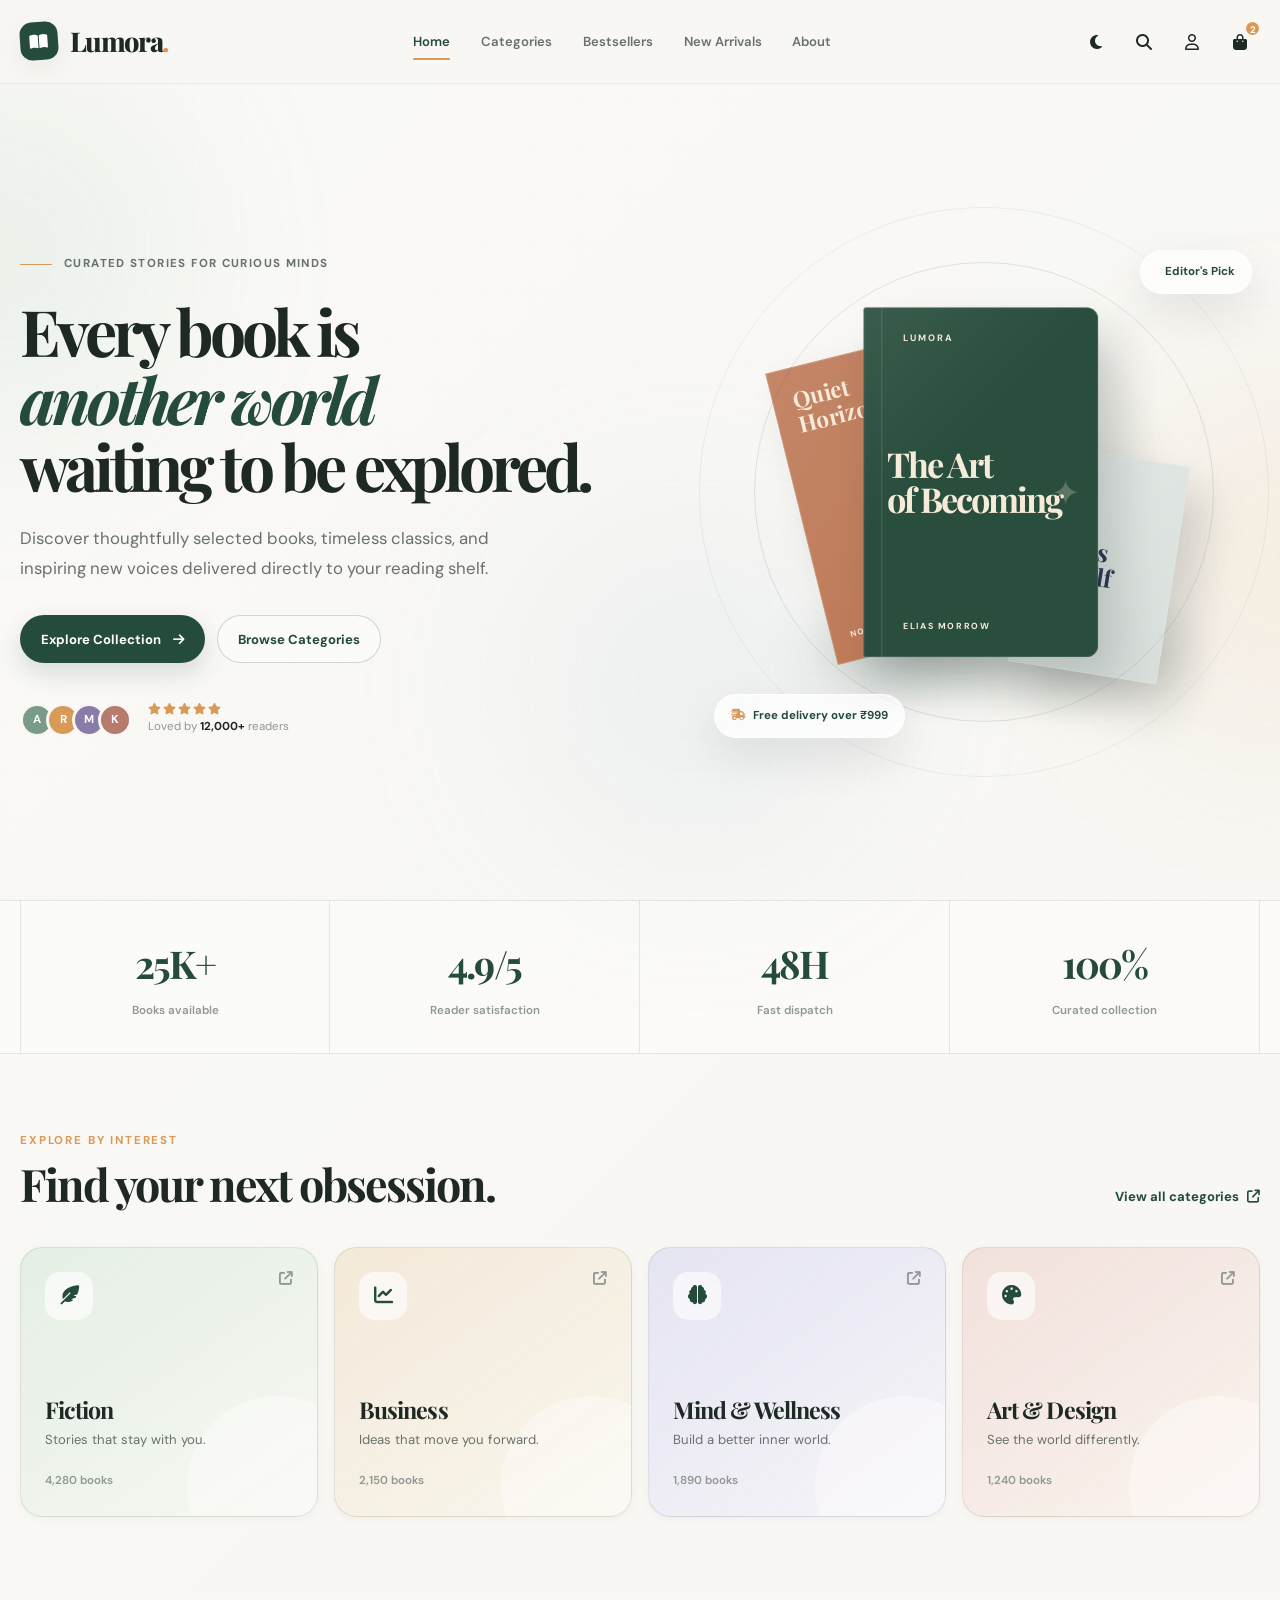
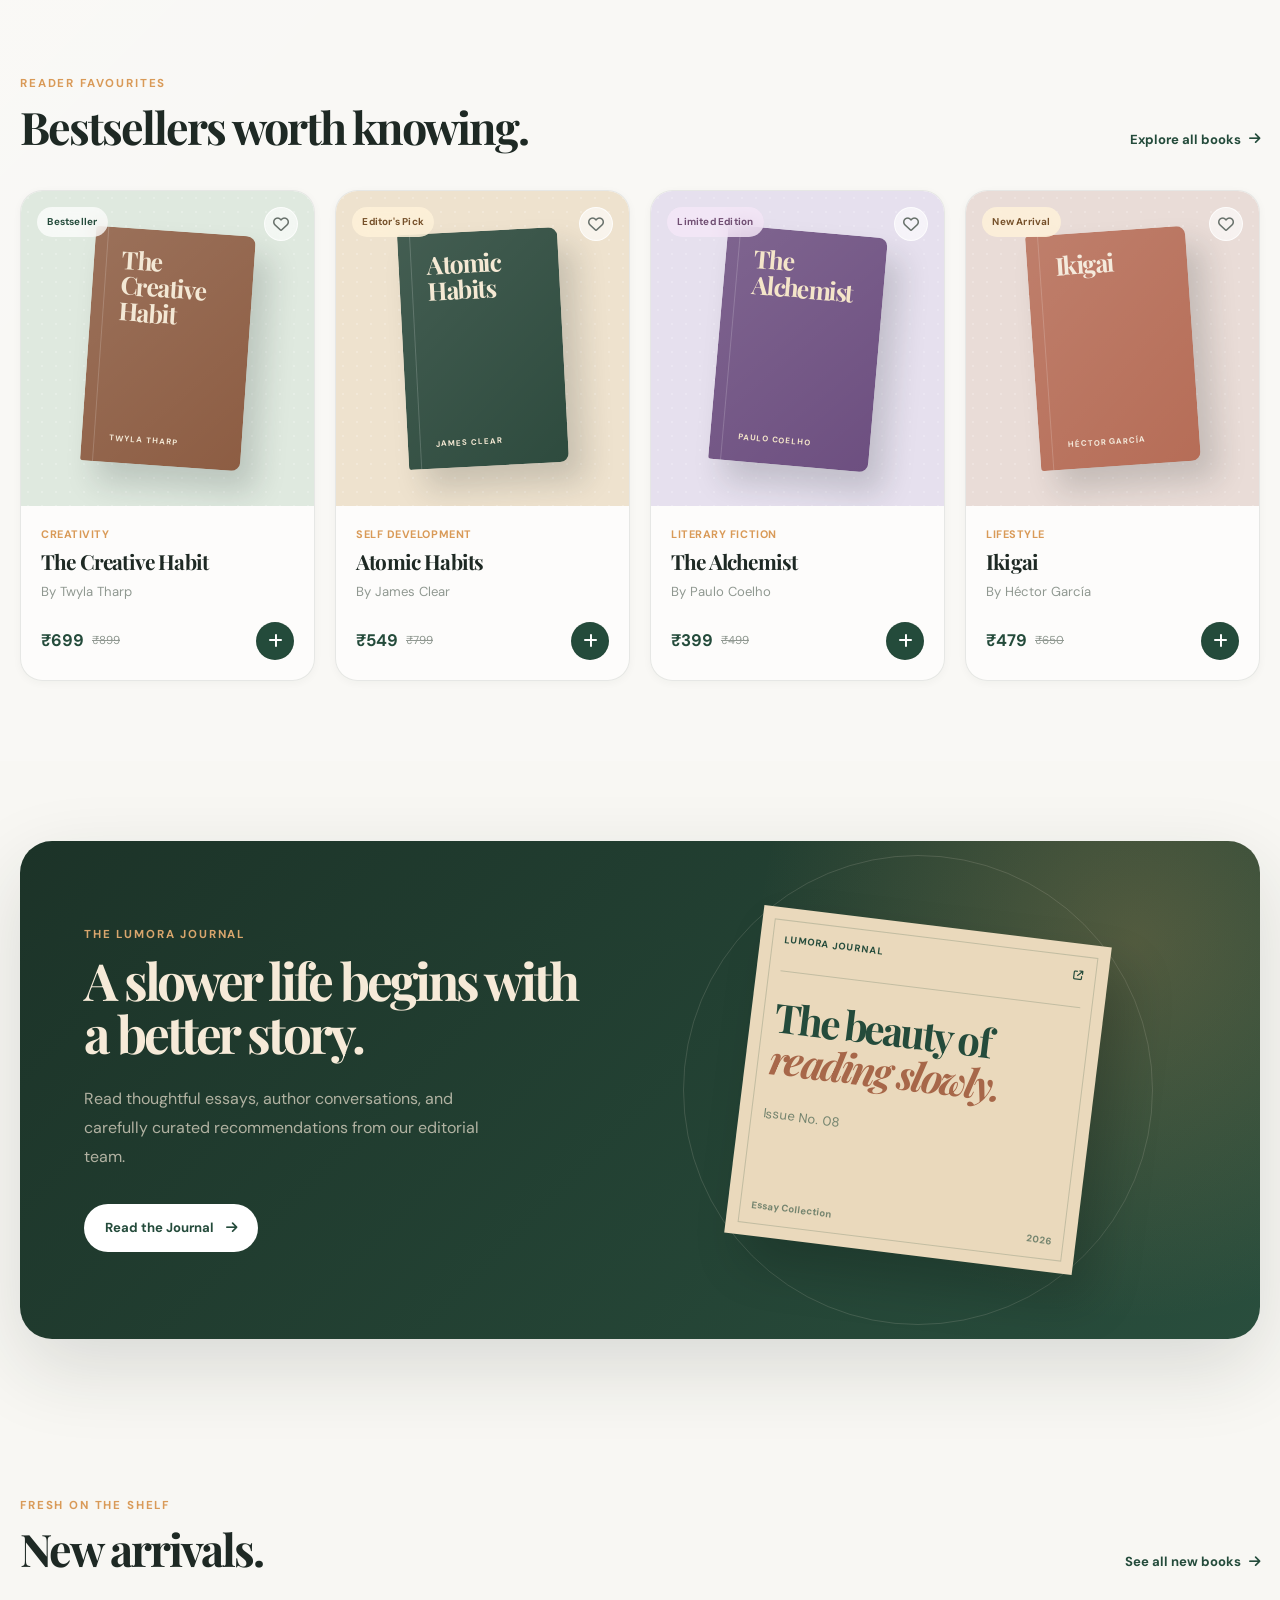
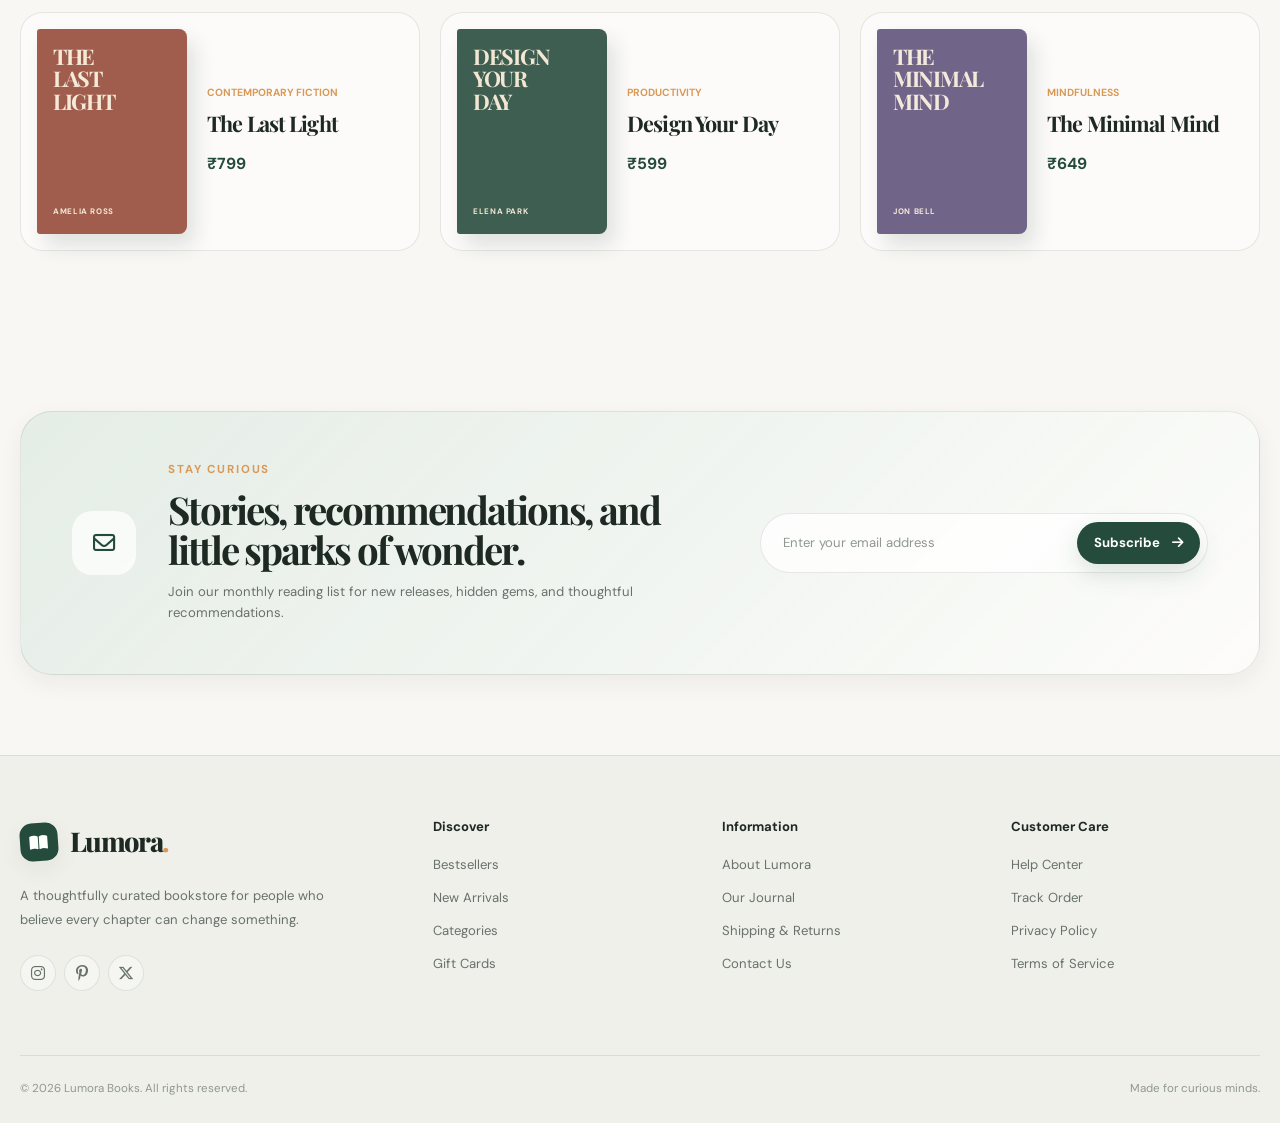
==== commit bebc71f4: "Feat : Added Pages" ====
--- a/index.html
+++ b/index.html
@@ -30,6 +30,9 @@
   />
 
   <link rel="stylesheet" href="style.css" />
+
+  <!-- Theme Script (before body to prevent flash) -->
+  <script src="js/theme.js"></script>
 </head>
 
 <body>
@@ -53,25 +56,29 @@
 
       <nav class="desktop-nav" aria-label="Primary Navigation">
         <a href="#home" class="active">Home</a>
-        <a href="#categories">Categories</a>
-        <a href="#bestsellers">Bestsellers</a>
-        <a href="#new-arrivals">New Arrivals</a>
-        <a href="#about">About</a>
+        <a href="html/categories.html">Categories</a>
+        <a href="html/books.html">Bestsellers</a>
+        <a href="html/newbooks.html">New Arrivals</a>
+        <a href="html/about.html">About</a>
       </nav>
 
       <div class="nav-actions">
-        <button class="icon-button" aria-label="Search">
+        <button class="theme-toggle" aria-label="Toggle dark mode" type="button">
+          <i class="fa-solid fa-moon"></i>
+        </button>
+
+        <a href="html/search.html" class="icon-button" aria-label="Search">
           <i class="fa-solid fa-magnifying-glass"></i>
-        </button>
-
-        <button class="icon-button account-button" aria-label="Account">
+        </a>
+
+        <a href="html/account.html" class="icon-button account-button" aria-label="Account">
           <i class="fa-regular fa-user"></i>
-        </button>
-
-        <button class="cart-button" aria-label="Shopping Cart">
+        </a>
+
+        <a href="html/cart.html" class="cart-button" aria-label="Shopping Cart">
           <i class="fa-solid fa-bag-shopping"></i>
           <span class="cart-count">2</span>
-        </button>
+        </a>
 
         <details class="mobile-menu">
           <summary aria-label="Open Menu">
@@ -80,10 +87,10 @@
 
           <nav class="mobile-nav" aria-label="Mobile Navigation">
             <a href="#home">Home</a>
-            <a href="#categories">Categories</a>
-            <a href="#bestsellers">Bestsellers</a>
-            <a href="#new-arrivals">New Arrivals</a>
-            <a href="#about">About</a>
+            <a href="html/categories.html">Categories</a>
+            <a href="html/books.html">Bestsellers</a>
+            <a href="html/newbooks.html">New Arrivals</a>
+            <a href="html/about.html">About</a>
           </nav>
         </details>
       </div>
@@ -112,12 +119,12 @@
           </p>
 
           <div class="hero-actions">
-            <a href="#bestsellers" class="button button-primary">
+            <a href="html/books.html" class="button button-primary">
               Explore Collection
               <i class="fa-solid fa-arrow-right"></i>
             </a>
 
-            <a href="#categories" class="button button-secondary">
+            <a href="html/categories.html" class="button button-secondary">
               Browse Categories
             </a>
           </div>
@@ -240,14 +247,14 @@
             <h2>Find your next obsession.</h2>
           </div>
 
-          <a href="#bestsellers" class="text-link">
+          <a href="html/categories.html" class="text-link">
             View all categories
             <i class="fa-solid fa-arrow-up-right-from-square"></i>
           </a>
         </div>
 
         <div class="category-grid">
-          <a href="#bestsellers" class="category-card category-fiction">
+          <a href="html/categories.html" class="category-card category-fiction">
             <div class="category-icon">
               <i class="fa-solid fa-feather-pointed"></i>
             </div>
@@ -261,7 +268,7 @@
             <i class="fa-solid fa-arrow-up-right-from-square category-arrow"></i>
           </a>
 
-          <a href="#bestsellers" class="category-card category-business">
+          <a href="html/categories.html" class="category-card category-business">
             <div class="category-icon">
               <i class="fa-solid fa-chart-line"></i>
             </div>
@@ -275,7 +282,7 @@
             <i class="fa-solid fa-arrow-up-right-from-square category-arrow"></i>
           </a>
 
-          <a href="#bestsellers" class="category-card category-mind">
+          <a href="html/categories.html" class="category-card category-mind">
             <div class="category-icon">
               <i class="fa-solid fa-brain"></i>
             </div>
@@ -289,7 +296,7 @@
             <i class="fa-solid fa-arrow-up-right-from-square category-arrow"></i>
           </a>
 
-          <a href="#bestsellers" class="category-card category-design">
+          <a href="html/categories.html" class="category-card category-design">
             <div class="category-icon">
               <i class="fa-solid fa-palette"></i>
             </div>
@@ -315,7 +322,7 @@
             <h2>Bestsellers worth knowing.</h2>
           </div>
 
-          <a href="#new-arrivals" class="text-link">
+          <a href="html/books.html" class="text-link">
             Explore all books
             <i class="fa-solid fa-arrow-right"></i>
           </a>
@@ -521,7 +528,7 @@
             curated recommendations from our editorial team.
           </p>
 
-          <a href="#about" class="button button-light">
+          <a href="html/journal.html" class="button button-light">
             Read the Journal
             <i class="fa-solid fa-arrow-right"></i>
           </a>
@@ -566,7 +573,7 @@
             <h2>New arrivals.</h2>
           </div>
 
-          <a href="#home" class="text-link">
+          <a href="html/newbooks.html" class="text-link">
             See all new books
             <i class="fa-solid fa-arrow-right"></i>
           </a>
@@ -692,26 +699,26 @@
 
       <div class="footer-column">
         <h3>Discover</h3>
-        <a href="#bestsellers">Bestsellers</a>
-        <a href="#new-arrivals">New Arrivals</a>
-        <a href="#categories">Categories</a>
-        <a href="#home">Gift Cards</a>
+        <a href="html/books.html">Bestsellers</a>
+        <a href="html/newbooks.html">New Arrivals</a>
+        <a href="html/categories.html">Categories</a>
+        <a href="html/cart.html">Gift Cards</a>
       </div>
 
       <div class="footer-column">
         <h3>Information</h3>
-        <a href="#about">About Lumora</a>
-        <a href="#about">Our Journal</a>
-        <a href="#about">Shipping &amp; Returns</a>
-        <a href="#about">Contact Us</a>
+        <a href="html/about.html">About Lumora</a>
+        <a href="html/journal.html">Our Journal</a>
+        <a href="html/cart.html">Shipping &amp; Returns</a>
+        <a href="html/about.html">Contact Us</a>
       </div>
 
       <div class="footer-column">
         <h3>Customer Care</h3>
-        <a href="#about">Help Center</a>
-        <a href="#about">Track Order</a>
-        <a href="#about">Privacy Policy</a>
-        <a href="#about">Terms of Service</a>
+        <a href="html/about.html">Help Center</a>
+        <a href="html/cart.html">Track Order</a>
+        <a href="html/about.html">Privacy Policy</a>
+        <a href="html/about.html">Terms of Service</a>
       </div>
     </div>
 
--- a/style.css
+++ b/style.css
@@ -85,6 +85,247 @@
   --transition-fast: 180ms ease;
   --transition-base: 300ms ease;
   --transition-slow: 600ms ease;
+}
+
+/* =========================================================
+   1b. DARK THEME
+   ========================================================= */
+
+[data-theme="dark"] {
+  --color-bg: #0f1410;
+  --color-bg-soft: #161d18;
+  --color-surface: rgba(22, 29, 24, 0.82);
+  --color-surface-solid: #1a2420;
+  --color-surface-dark: #e8f0eb;
+
+  --color-text: #e4ebe6;
+  --color-text-soft: #9aa8a0;
+  --color-text-muted: #6b7a71;
+
+  --color-primary: #5cb88a;
+  --color-primary-dark: #7dd4a6;
+  --color-primary-light: #1a2e24;
+
+  --color-accent: #e8b06a;
+  --color-accent-light: #2e2518;
+
+  --color-border: rgba(228, 235, 230, 0.1);
+  --color-border-strong: rgba(228, 235, 230, 0.18);
+
+  --shadow-xs: 0 2px 8px rgba(0, 0, 0, 0.2);
+  --shadow-sm: 0 8px 24px rgba(0, 0, 0, 0.28);
+  --shadow-md: 0 18px 45px rgba(0, 0, 0, 0.35);
+  --shadow-lg: 0 28px 80px rgba(0, 0, 0, 0.4);
+}
+
+[data-theme="dark"] body {
+  background:
+    linear-gradient(
+      135deg,
+      rgba(15, 20, 16, 0.6),
+      transparent 40%
+    ),
+    var(--color-bg);
+}
+
+[data-theme="dark"] body::before {
+  opacity: 0.12;
+  background-image:
+    linear-gradient(
+      rgba(92, 184, 138, 0.04) 1px,
+      transparent 1px
+    ),
+    linear-gradient(
+      90deg,
+      rgba(92, 184, 138, 0.04) 1px,
+      transparent 1px
+    );
+  background-size: 48px 48px;
+}
+
+[data-theme="dark"] .site-header {
+  border-bottom-color: rgba(228, 235, 230, 0.06);
+  background: rgba(15, 20, 16, 0.82);
+}
+
+[data-theme="dark"] .mobile-nav {
+  background: rgba(22, 29, 24, 0.94);
+}
+
+[data-theme="dark"] .mobile-nav a:hover {
+  color: var(--color-primary);
+  background: var(--color-primary-light);
+}
+
+[data-theme="dark"] .icon-button:hover,
+[data-theme="dark"] .cart-button:hover {
+  border-color: var(--color-border);
+  background: var(--color-surface-solid);
+}
+
+[data-theme="dark"] .button-primary {
+  box-shadow: 0 10px 24px rgba(92, 184, 138, 0.2);
+}
+
+[data-theme="dark"] .button-primary:hover {
+  box-shadow: 0 15px 30px rgba(92, 184, 138, 0.3);
+}
+
+[data-theme="dark"] .button-secondary {
+  color: var(--color-primary);
+  border-color: var(--color-border-strong);
+  background: rgba(15, 20, 16, 0.4);
+}
+
+[data-theme="dark"] .button-secondary:hover {
+  border-color: var(--color-primary);
+  background: var(--color-surface-solid);
+}
+
+[data-theme="dark"] .button-light {
+  color: var(--color-primary);
+  background: var(--color-surface-solid);
+}
+
+[data-theme="dark"] .button-light:hover {
+  color: var(--color-white);
+  background: var(--color-accent);
+}
+
+[data-theme="dark"] .category-card::before {
+  background: rgba(15, 20, 16, 0.35);
+}
+
+[data-theme="dark"] .category-icon {
+  background: rgba(15, 20, 16, 0.62);
+  color: var(--color-primary);
+}
+
+[data-theme="dark"] .category-fiction {
+  background: linear-gradient(145deg, rgba(26, 46, 36, 0.9), rgba(22, 29, 24, 0.8));
+}
+
+[data-theme="dark"] .category-business {
+  background: linear-gradient(145deg, rgba(46, 37, 24, 0.9), rgba(30, 25, 16, 0.8));
+}
+
+[data-theme="dark"] .category-mind {
+  background: linear-gradient(145deg, rgba(26, 28, 46, 0.9), rgba(22, 22, 38, 0.8));
+}
+
+[data-theme="dark"] .category-design {
+  background: linear-gradient(145deg, rgba(42, 28, 24, 0.9), rgba(34, 22, 18, 0.8));
+}
+
+[data-theme="dark"] .stats-section {
+  background: rgba(15, 20, 16, 0.38);
+}
+
+[data-theme="dark"] .products-section {
+  background: rgba(15, 20, 16, 0.2);
+}
+
+[data-theme="dark"] .product-card {
+  background: rgba(22, 29, 24, 0.58);
+}
+
+[data-theme="dark"] .product-image::before {
+  background-image:
+    radial-gradient(
+      rgba(15, 20, 16, 0.35) 1px,
+      transparent 1px
+    );
+}
+
+[data-theme="dark"] .wishlist-button {
+  border-color: rgba(15, 20, 16, 0.75);
+  background: rgba(22, 29, 24, 0.62);
+}
+
+[data-theme="dark"] .wishlist-button:hover {
+  background: var(--color-surface-solid);
+}
+
+[data-theme="dark"] .arrival-card {
+  background: rgba(22, 29, 24, 0.55);
+}
+
+[data-theme="dark"] .newsletter-card {
+  background: linear-gradient(135deg, rgba(26, 46, 36, 0.8), rgba(22, 29, 24, 0.65));
+}
+
+[data-theme="dark"] .newsletter-icon {
+  background: rgba(15, 20, 16, 0.7);
+  color: var(--color-primary);
+}
+
+[data-theme="dark"] .newsletter-form {
+  border-color: var(--color-border);
+  background: rgba(22, 29, 24, 0.75);
+}
+
+[data-theme="dark"] .site-footer {
+  border-top-color: var(--color-border);
+  background: #0a0f0b;
+}
+
+[data-theme="dark"] .social-links a {
+  border-color: var(--color-border);
+  background: rgba(15, 20, 16, 0.4);
+}
+
+[data-theme="dark"] .social-links a:hover {
+  color: var(--color-white);
+  background: var(--color-primary);
+}
+
+[data-theme="dark"] .floating-label {
+  border-color: rgba(15, 20, 16, 0.75);
+  background: rgba(22, 29, 24, 0.72);
+  color: var(--color-primary);
+}
+
+[data-theme="dark"] .background-orb {
+  opacity: 0.06;
+}
+
+[data-theme="dark"] .orb-one {
+  background: #2a5a3a;
+}
+
+[data-theme="dark"] .orb-two {
+  background: #5a3a1a;
+}
+
+[data-theme="dark"] .orb-three {
+  background: #1a3a5a;
+}
+
+[data-theme="dark"] .hero-circle {
+  border-color: rgba(92, 184, 138, 0.12);
+}
+
+[data-theme="dark"] .editorial-card {
+  background:
+    radial-gradient(
+      circle at 90% 20%,
+      rgba(232, 176, 106, 0.2),
+      transparent 32%
+    ),
+    linear-gradient(135deg, #0a1a10, #142a1e);
+}
+
+[data-theme="dark"] .book-shadow {
+  background: rgba(0, 0, 0, 0.4);
+}
+
+[data-theme="dark"] ::selection {
+  background: var(--color-primary);
+  color: var(--color-bg);
+}
+
+[data-theme="dark"] :focus-visible {
+  outline-color: rgba(232, 176, 106, 0.7);
 }
 
 /* =========================================================
@@ -118,6 +359,9 @@
   font-size: var(--text-base);
   line-height: var(--line-normal);
   -webkit-font-smoothing: antialiased;
+  transition:
+    background 500ms ease,
+    color 400ms ease;
 }
 
 body::before {
@@ -312,6 +556,9 @@
   background: rgba(248, 247, 243, 0.78);
   backdrop-filter: var(--blur-glass);
   -webkit-backdrop-filter: var(--blur-glass);
+  transition:
+    background 500ms ease,
+    border-color 400ms ease;
 }
 
 .navbar {
@@ -402,6 +649,44 @@
   display: flex;
   align-items: center;
   gap: var(--space-2);
+}
+
+/* Theme Toggle */
+.theme-toggle {
+  position: relative;
+  display: grid;
+  width: 40px;
+  height: 40px;
+  place-items: center;
+  border: 1px solid transparent;
+  border-radius: 50%;
+  color: var(--color-text);
+  background: transparent;
+  cursor: pointer;
+  transition:
+    color var(--transition-fast),
+    background var(--transition-fast),
+    border-color var(--transition-fast),
+    transform var(--transition-fast);
+}
+
+.theme-toggle:hover {
+  border-color: var(--color-border);
+  background: var(--color-white);
+  transform: translateY(-2px);
+}
+
+.theme-toggle i {
+  font-size: 1rem;
+  transition: transform 400ms cubic-bezier(0.34, 1.56, 0.64, 1);
+}
+
+.theme-toggle:active i {
+  transform: rotate(30deg) scale(0.85);
+}
+
+[data-theme="dark"] .theme-toggle:hover {
+  background: var(--color-surface-solid);
 }
 
 .icon-button,
@@ -1743,6 +2028,9 @@
   padding-top: var(--space-16);
   border-top: 1px solid var(--color-border);
   background: #eef0e9;
+  transition:
+    background 500ms ease,
+    border-color 400ms ease;
 }
 
 .footer-grid {
@@ -2113,6 +2401,7 @@
 
   .icon-button,
   .cart-button,
+  .theme-toggle,
   .mobile-menu summary {
     width: 36px;
     height: 36px;
